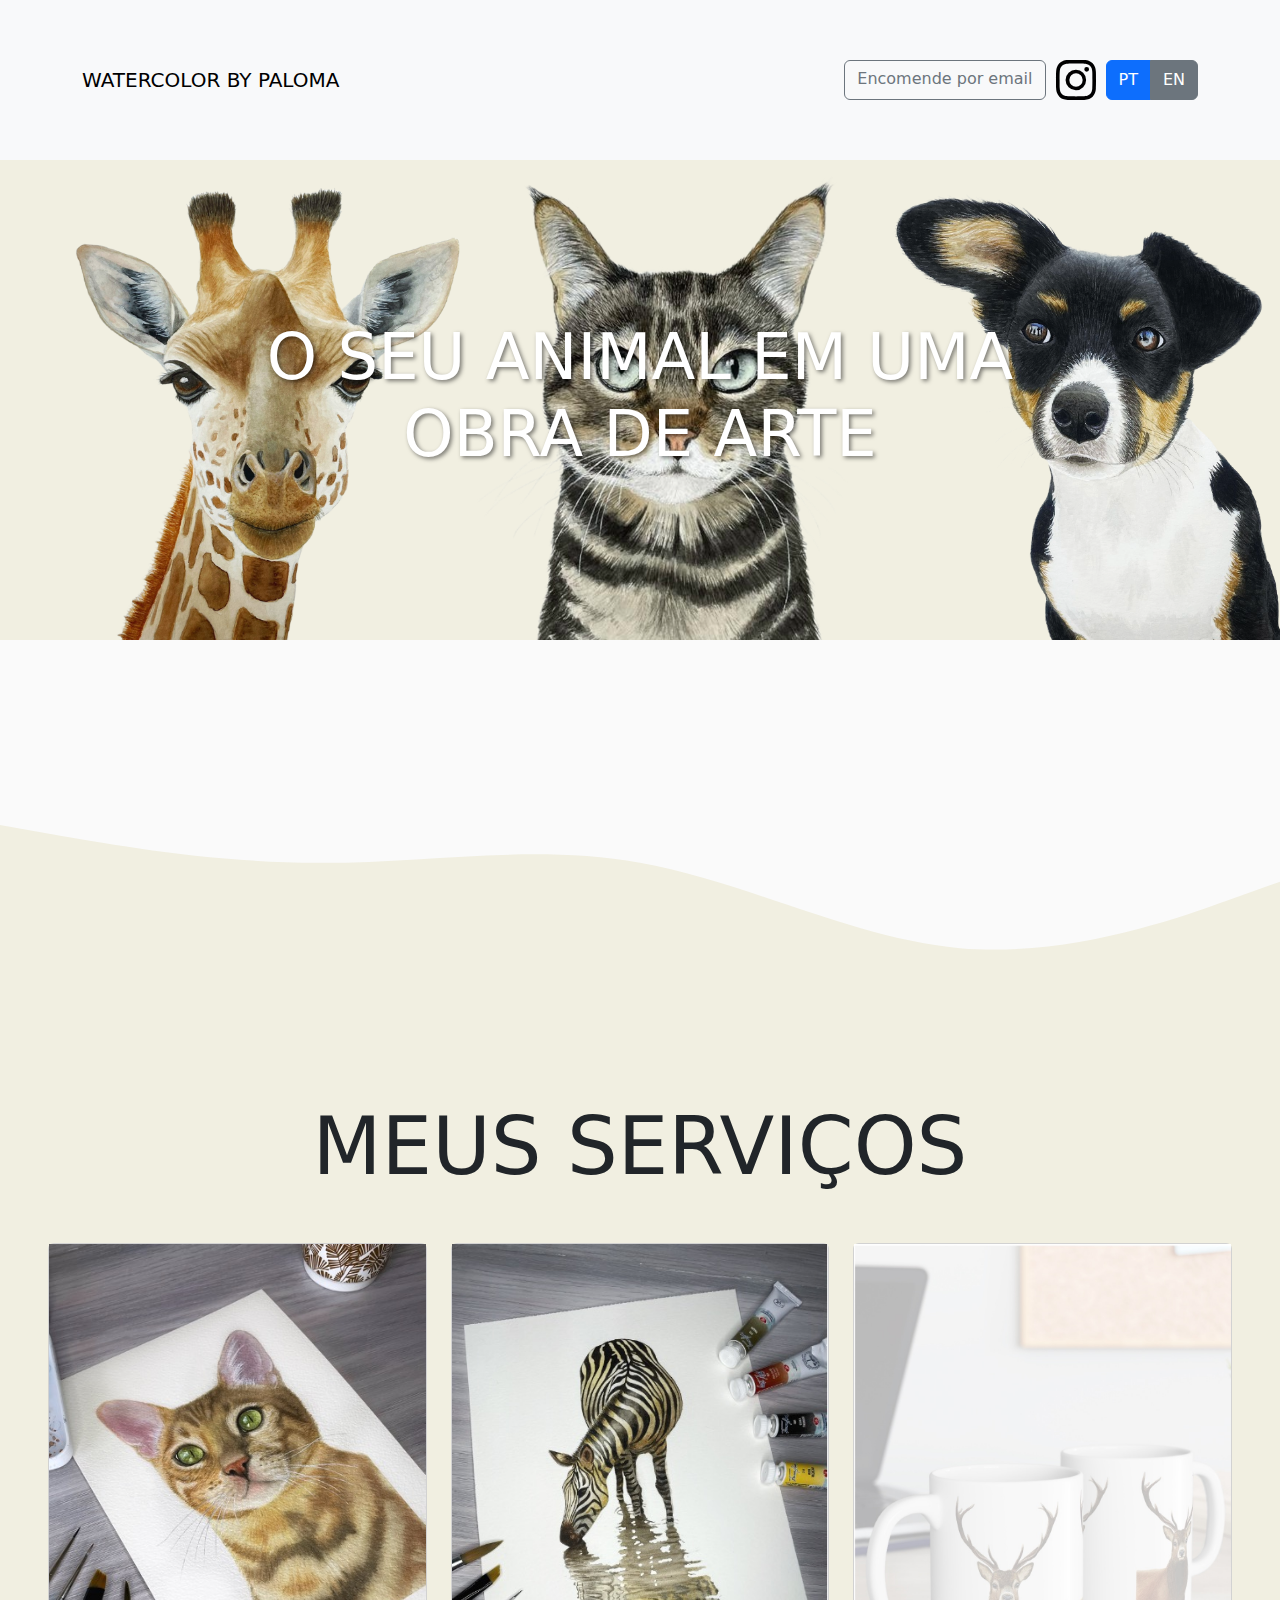
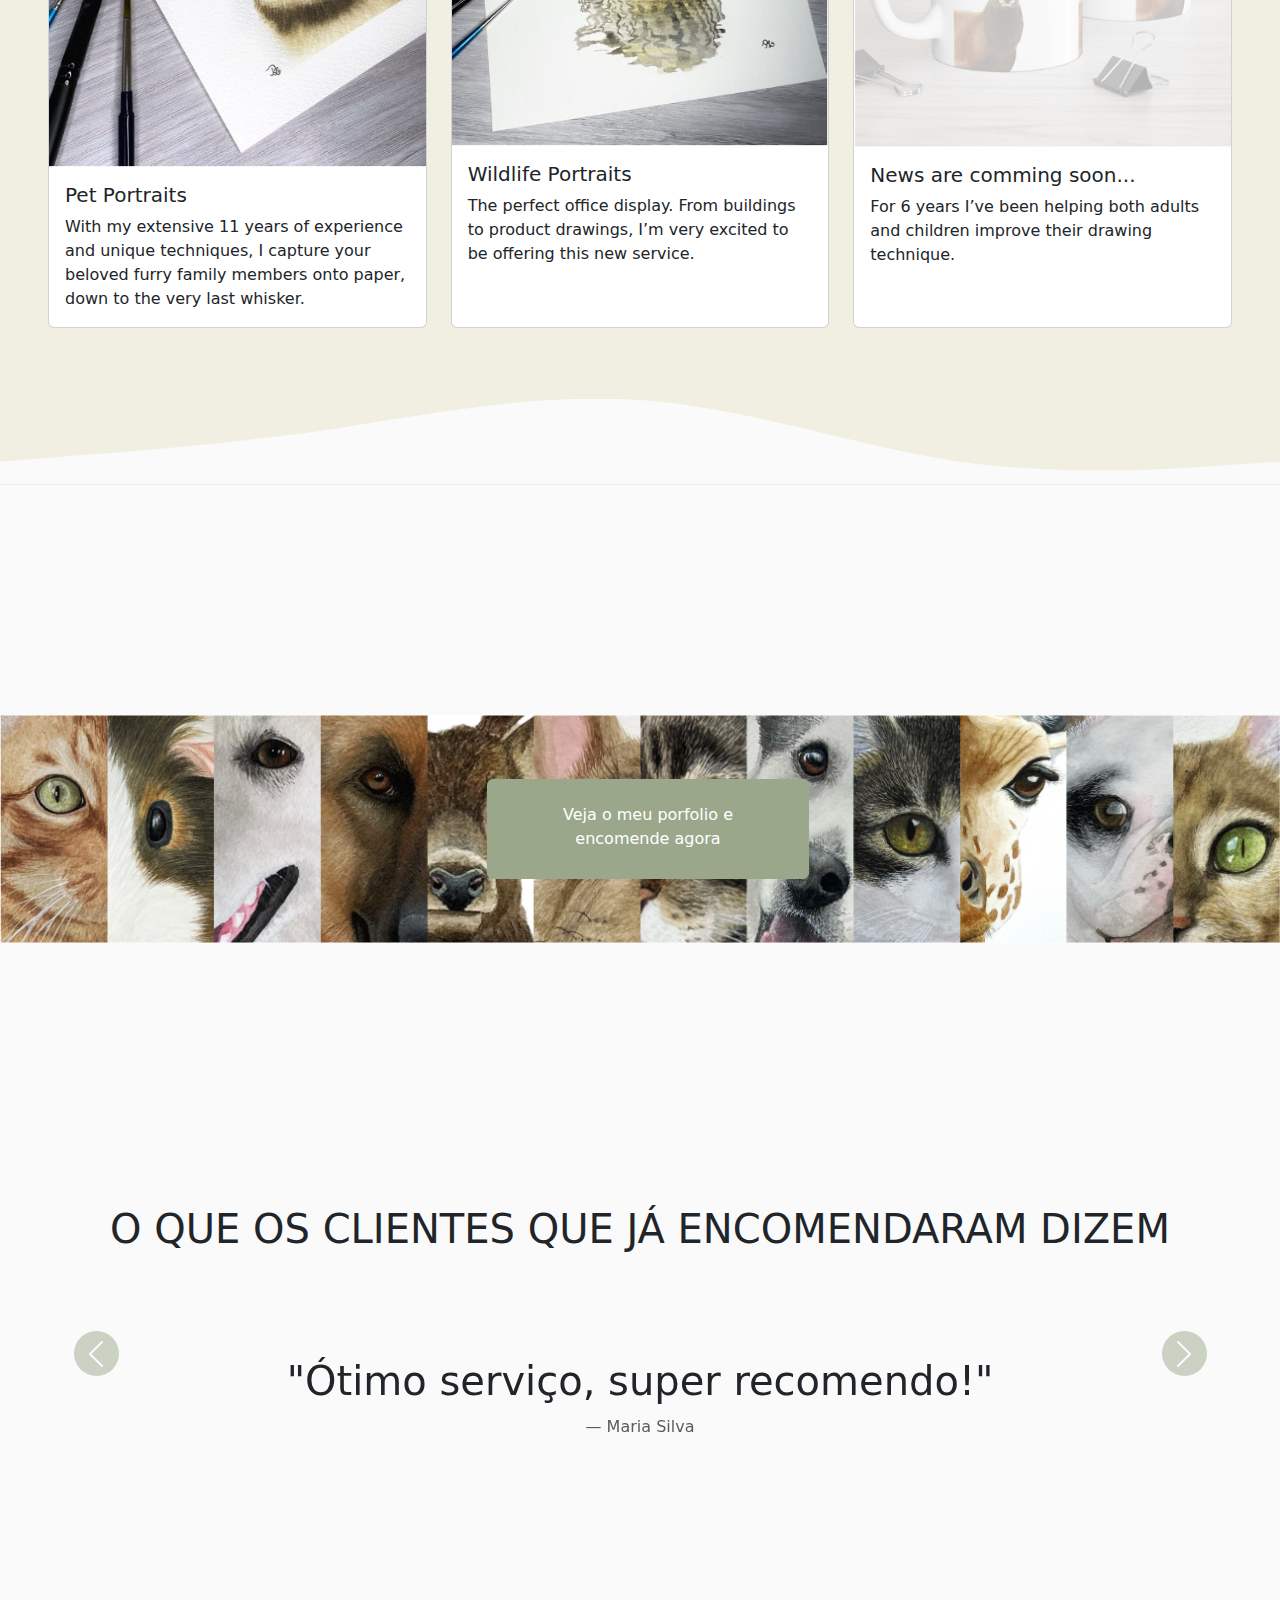
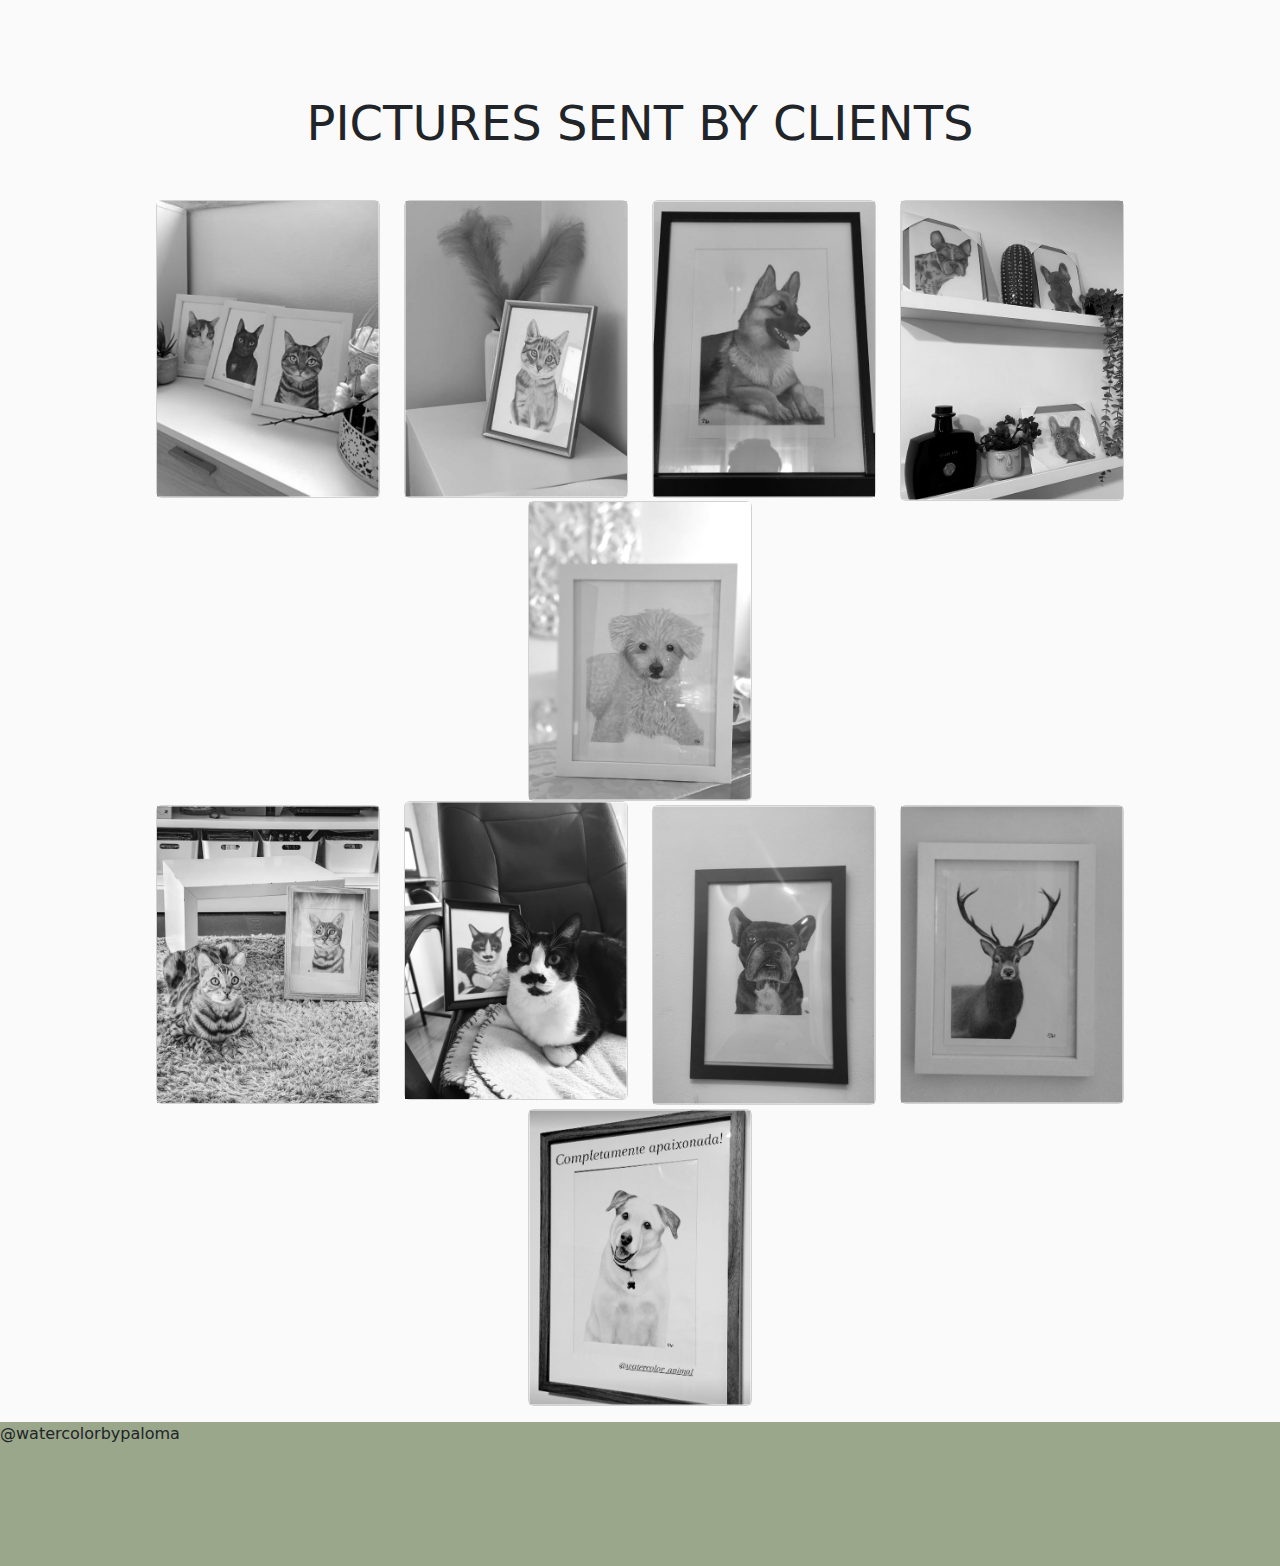
==== index.html @ 04c0cc85 "Add localizations + fix css" ====
<!DOCTYPE html>
<html lang="en">

<head>
    <meta charset="UTF-8">
    <meta name="viewport" content="width=device-width, initial-scale=1.0">
    <title>WATERCOLOR BY PALOMA</title>
    <!-- Bootstrap CDN -->
    <link href="https://cdn.jsdelivr.net/npm/bootstrap@5.3.3/dist/css/bootstrap.min.css" rel="stylesheet"
        integrity="sha384-QWTKZyjpPEjISv5WaRU9OFeRpok6YctnYmDr5pNlyT2bRjXh0JMhjY6hW+ALEwIH" crossorigin="anonymous">
    <link rel="stylesheet" href="index-style.css" />
</head>

<body>
    <nav class="navbar navbar-expand-lg navbar-light bg-light">
        <div class="container" style="height: 9rem;">
            <a class="navbar-brand" href="#">WATERCOLOR BY PALOMA</a>
            <!-- <button class="navbar-toggler" type="button" data-bs-toggle="collapse" data-bs-target="#navbarNav"
                aria-controls="navbarNav" aria-expanded="false" aria-label="Toggle navigation">
                <span class="navbar-toggler-icon"></span>
            </button>
            <div class="collapse navbar-collapse just" id="navbarNav">
                <ul class="navbar-nav">
                    <li class="nav-item">
                        <a class="nav-link" href="#">Home</a>
                    </li>
                    <li class="nav-item">
                        <a class="nav-link" href="#">Portfolio</a>
                    </li>
                    <li class="nav-item">
                        <a class="nav-link" href="#">About Me</a>
                    </li>
                    <li class="nav-item">
                        <a class="nav-link" href="#">Commission Info</a>
                    </li>
                    <li class="nav-item">
                        <a class="nav-link" href="#">Learn to Draw</a>
                    </li>
                    <li class="nav-item">
                        <a class="nav-link" href="#">Contact</a>
                    </li>
                </ul>
            </div> -->
            <div style="display: flex; gap: 10px;">
                <a href="mailto:watercoloranimal.bypl@gmail.com" class="btn btn-outline-secondary ms-3" data-language="enquire_by_email">
                Enquire by email</a>
                <a href="https://www.instagram.com/watercolor_animal/" target="_blank">
                    <svg xmlns="http://www.w3.org/2000/svg" width="16" height="16" fill="" class="bi bi-instagram"
                        viewBox="0 0 16 16" style="height: 40px; width: 40px;">
                        <path
                            d="M8 0C5.829 0 5.556.01 4.703.048 3.85.088 3.269.222 2.76.42a3.9 3.9 0 0 0-1.417.923A3.9 3.9 0 0 0 .42 2.76C.222 3.268.087 3.85.048 4.7.01 5.555 0 5.827 0 8.001c0 2.172.01 2.444.048 3.297.04.852.174 1.433.372 1.942.205.526.478.972.923 1.417.444.445.89.719 1.416.923.51.198 1.09.333 1.942.372C5.555 15.99 5.827 16 8 16s2.444-.01 3.298-.048c.851-.04 1.434-.174 1.943-.372a3.9 3.9 0 0 0 1.416-.923c.445-.445.718-.891.923-1.417.197-.509.332-1.09.372-1.942C15.99 10.445 16 10.173 16 8s-.01-2.445-.048-3.299c-.04-.851-.175-1.433-.372-1.941a3.9 3.9 0 0 0-.923-1.417A3.9 3.9 0 0 0 13.24.42c-.51-.198-1.092-.333-1.943-.372C10.443.01 10.172 0 7.998 0zm-.717 1.442h.718c2.136 0 2.389.007 3.232.046.78.035 1.204.166 1.486.275.373.145.64.319.92.599s.453.546.598.92c.11.281.24.705.275 1.485.039.843.047 1.096.047 3.231s-.008 2.389-.047 3.232c-.035.78-.166 1.203-.275 1.485a2.5 2.5 0 0 1-.599.919c-.28.28-.546.453-.92.598-.28.11-.704.24-1.485.276-.843.038-1.096.047-3.232.047s-2.39-.009-3.233-.047c-.78-.036-1.203-.166-1.485-.276a2.5 2.5 0 0 1-.92-.598 2.5 2.5 0 0 1-.6-.92c-.109-.281-.24-.705-.275-1.485-.038-.843-.046-1.096-.046-3.233s.008-2.388.046-3.231c.036-.78.166-1.204.276-1.486.145-.373.319-.64.599-.92s.546-.453.92-.598c.282-.11.705-.24 1.485-.276.738-.034 1.024-.044 2.515-.045zm4.988 1.328a.96.96 0 1 0 0 1.92.96.96 0 0 0 0-1.92m-4.27 1.122a4.109 4.109 0 1 0 0 8.217 4.109 4.109 0 0 0 0-8.217m0 1.441a2.667 2.667 0 1 1 0 5.334 2.667 2.667 0 0 1 0-5.334">
                        </path>
                    </svg>
                </a>
                <div class="btn-group" role="group" aria-label="Language switch">
                    <button type="button" class="btn btn-primary" id="btn-pt">PT</button>
                    <button type="button" class="btn btn-secondary" id="btn-en">EN</button>
                </div>
            </div>
        </div>
    </nav>

    <div class="container-hero-section">
        <div class="hero-section">
            <div class="container">
                <h1 class="display-4" data-translate-key="header" data-language="animal_masterpiece">YOUR ANIMAL IN A WATERCOLOR MASTERPIECE</h1>
            </div>
        </div>
    </div>

    <!-- <div id="wave"></div> -->

    <div id="wave-top">
        <svg xmlns="http://www.w3.org/2000/svg" viewBox="0 0 1440 320">
            <path fill="#f1efe1" fill-opacity="1"
                d="M0,64L60,74.7C120,85,240,107,360,106.7C480,107,600,85,720,106.7C840,128,960,192,1080,202.7C1200,213,1320,171,1380,149.3L1440,128L1440,320L1380,320C1320,320,1200,320,1080,320C960,320,840,320,720,320C600,320,480,320,360,320C240,320,120,320,60,320L0,320Z">
            </path>
        </svg>
    </div>
    <div class="p-5 my-services">
        <h2 class="text-center mb-5" style="font-size: 5rem;" data-language="my_services">MY SERVICES</h2>
        <div class="row">
            <div class="col-md-4">
                <div class="card service-card h-100">
                    <img src="img/petportrait.jpg" alt="Pet Portraits">
                    <div class="card-body">
                        <h5 class="card-title">Pet Portraits</h5>
                        <p class="card-text">With my extensive 11 years of experience and unique techniques, I capture
                            your beloved furry family members onto paper, down to the very last whisker.</p>
                    </div>
                </div>
            </div>
            <div class="col-md-4">
                <div class="card service-card h-100">
                    <img src="img/wildlifeportrait.jpg" alt="Commercial Portraits">
                    <div class="card-body">
                        <h5 class="card-title">Wildlife Portraits</h5>
                        <p class="card-text">The perfect office display. From buildings to product drawings, I’m very
                            excited to be offering this new service.</p>
                    </div>
                </div>
            </div>
            <div class="col-md-4">
                <div class="card service-card h-100">
                    <img src="img/comming-soon.jpg" alt="Learn to Draw">
                    <div class="card-body">
                        <h5 class="card-title">News are comming soon...</h5>
                        <p class="card-text">For 6 years I’ve been helping both adults and children improve their
                            drawing technique.</p>
                    </div>
                </div>
            </div>
        </div>
    </div>
    <div class="wave-container"></div>

    <div class="container-fluid py-5 all-animals" style="overflow: hidden;">
        <div class="wave-text-containerssssssssss">
            <a href="/portfolio.html" class="btn btn-secondary ms-3 btn-enquire-portfolio" data-language="check_portfolio_enquire">Check my portfolio and know
                how to enquire</a>
        </div>
    </div>

    <div id="carouselExampleControls" class="carousel slide" data-bs-ride="carousel" style="margin-top: 15%">
        <h2 class="text-center fs-1" style="margin: 50px 0;" data-language="what_client_say">WHAT MY COMMISSION CLIENTS SAY</h2>
        <div class="carousel-inner">

            <div class="carousel-item active">
                <div class="d-flex justify-content-center align-items-center" style="height: 200px;">
                    <div class="text-center">
                        <p class="mb-1 fs-1">"Ótimo serviço, super recomendo!"</p>
                        <p class="text-muted">— Maria Silva</p>
                    </div>
                </div>
            </div>

            <div class="carousel-item">
                <div class="d-flex justify-content-center align-items-center" style="height: 200px;">
                    <div class="text-center">
                        <p class="mb-1 fs-1">"Equipe muito atenciosa e qualificada."</p>
                        <p class="text-muted">— João Santos</p>
                    </div>
                </div>
            </div>

            <div class="carousel-item">
                <div class="d-flex justify-content-center align-items-center" style="height: 200px;">
                    <div class="text-center">
                        <p class="mb-1 fs-1">"Excelente experiência do início ao fim."</p>
                        <p class="text-muted">— Ana Pereira</p>
                    </div>
                </div>
            </div>

        </div>

        <button class="carousel-control-prev carrousel-btn" type="button" data-bs-target="#carouselExampleControls"
            data-bs-slide="prev">
            <span class="carousel-control-prev-icon" aria-hidden="true"></span>
            <span class="visually-hidden">Anterior</span>
            <span class="bg-icon-carrosel"></span>
        </button>
        <button class="carousel-control-next carrousel-btn" type="button" data-bs-target="#carouselExampleControls"
            data-bs-slide="next">
            <span class="carousel-control-next-icon" aria-hidden="true"></span>
            <span class="visually-hidden">Próximo</span>
            <span class="bg-icon-carrosel"></span>

        </button>
    </div>

    <div class="container text-center" style="margin-top: 15%;">
        <h2 class="text-center mb-5" style="font-size: 3rem;">PICTURES SENT BY CLIENTS</h2>
        <div class="row justify-content-md-center ">
            <div class="col col-md-auto">
                <div class="card" style="width: 14rem; height: auto;">
                    <div class="card-body p-0">
                        <img src="img/P&B1.jpg" class="img-fluid grayscale-img" alt="Image 1">
                    </div>
                </div>
            </div>
            <div class="col col-md-auto">
                <div class="card" style="width: 14rem; height: auto;">
                    <div class="card-body p-0">
                        <img src="img/P&B2.jpg" class="img-fluid grayscale-img" alt="Image 1">
                    </div>
                </div>
            </div>
            <div class="col col-md-auto">
                <div class="card" style="width: 14rem; height: auto;">
                    <div class="card-body p-0">
                        <img src="img/P&B3.jpg" class="img-fluid grayscale-img" alt="Image 1">
                    </div>
                </div>
            </div>
            <div class="col col-md-auto">
                <div class="card" style="width: 14rem; height: auto;">
                    <div class="card-body p-0">
                        <img src="img/P&B4.jpg" class="img-fluid grayscale-img" alt="Image 1">
                    </div>
                </div>
            </div>
            <div class="col col-md-auto">
                <div class="card" style="width: 14rem; height: auto;">
                    <div class="card-body p-0">
                        <img src="img/P&B5.jpg" class="img-fluid grayscale-img" alt="Image 1">
                    </div>
                </div>
            </div>
        </div>
        <div class="row justify-content-md-center ">
            <div class="col col-md-auto mt-1">
                <div class="card" style="width: 14rem; height: auto;">
                    <div class="card-body p-0">
                        <img src="img/P&B6.jpg" class="img-fluid grayscale-img" alt="Image 1">
                    </div>
                </div>
            </div>
            <div class="col col-md-auto">
                <div class="card" style="width: 14rem; height: auto;">
                    <div class="card-body p-0">
                        <img src="img/P&B7.jpg" class="img-fluid grayscale-img" alt="Image 1">
                    </div>
                </div>
            </div>
            <div class="col col-md-auto mt-1">
                <div class="card" style="width: 14rem; height: auto;">
                    <div class="card-body p-0">
                        <img src="img/P&B8.jpg" class="img-fluid grayscale-img" alt="Image 1">
                    </div>
                </div>
            </div>
            <div class="col col-md-auto mt-1">
                <div class="card" style="width: 14rem; height: auto;">
                    <div class="card-body p-0">
                        <img src="img/P&B9.jpg" class="img-fluid grayscale-img" alt="Image 1">
                    </div>
                </div>
            </div>
            <div class="col col-md-auto mt-1">
                <div class="card" style="width: 14rem; height: auto;">
                    <div class="card-body p-0">
                        <img src="img/P&B10.jpg" class="img-fluid grayscale-img" alt="Image 1">
                    </div>
                </div>
            </div>
        </div>
    </div>
    <footer id="main-footer">
        @watercolorbypaloma
    </footer>

    <script src="https://cdn.jsdelivr.net/npm/@popperjs/core@2.11.8/dist/umd/popper.min.js"
        integrity="sha384-I7E8VVD/ismYTF4hNIPjVp/Zjvgyol6VFvRkX/vR+Vc4jQkC+hVqc2pM8ODewa9r"
        crossorigin="anonymous"></script>
    <script src="https://cdn.jsdelivr.net/npm/bootstrap@5.3.3/dist/js/bootstrap.min.js"
        integrity="sha384-0pUGZvbkm6XF6gxjEnlmuGrJXVbNuzT9qBBavbLwCsOGabYfZo0T0to5eqruptLy"
        crossorigin="anonymous"></script>

        <script src="/script.js"></script>

</body>

</html>
---- index-style.css ----
body {
    background-color: #fafafa;
}

.container-hero-section {

    background: #f1efe1;
}

.hero-section {
    background-image: url(img/fundocabecalho.png);
    background-size: cover;
    background-repeat: repeat-x;
    background-position: center;
    display: flex;
    text-align: center;
    min-height: 30rem;
    margin-bottom: 10%;
}


.hero-section>.container {
    display: flex;
    align-items: center;
    justify-content: center;
}

.hero-section h1 {
    font-size: 4rem;
    color: white;
    text-shadow: 2px 2px 4px rgba(0, 0, 0, 0.5);
    font-weight: 400;
    width: 75%;
}

.service-card img {
    width: 100%;
    height: auto;
}

.text-scroller {
    white-space: nowrap;
    animation: scrollText 15s linear infinite;
}

@keyframes scrollText {
    0% {
        transform: translateX(100%);
    }

    100% {
        transform: translateX(-150%);
    }
}

.my-services {
    background: #f1efe1;
    margin-top: -1px;
}

.my-services .col-md-4 {
    margin-bottom: 10px;
}

.all-animals {
    position: relative;
    width: 100%;
    background-image: url('img/barra_detalhes.jpg');
    background-size: contain;
    background-repeat: repeat-x;
    background-position: center;
    display: flex;
    align-items: center;
    justify-content: center;
    color: white;
    text-align: center;
    height: 23rem;
    margin-top: 10rem;
    margin-bottom: 5rem;
}

.blockquote {
    width: 50%;
}

.wave-container,
.wave-container-top {
    height: 11vh;
    background-color: #f1efe1;
    position: relative;
}

.wave-container::before {
    content: "";
    width: 100%;
    height: 160px;
    position: absolute;
    bottom: -0.3%;
    left: 0;
    background-size: auto;
    background-repeat: repeat no-repeat;
    background-position: 0vw bottom;
    background-image: url("data:image/svg+xml;utf8,<svg viewBox='0 0 1200  80' fill='none' xmlns='http://www.w3.org/2000/svg'><path d='M0 59L50 55C100 51 200 44 300 30C400 15 500 -6 600 1C700 8 800 44 900 59C1000 73 1100 66 1150 62L1200 59V80H1150C1100 80 1000 80 900 80C800 80 700 80 600 80C500 80 400 80 300 80C200 80 100 80 50 80H0V59Z' fill='%23fafafa'/></svg>");
}

.wave-container-top::after {
    content: "";
    width: 100%;
    height: 160px;
    position: absolute;
    top: -0.3%;
    /* Altere de bottom para top */
    left: 0;
    background-size: auto;
    background-repeat: repeat no-repeat;
    background-position: 0vw top;
    background-image: url("data:image/svg+xml;utf8,<svg viewBox='0 0 1200  80' fill='none' xmlns='http://www.w3.org/2000/svg'><path d='M0 59L50 55C100 51 200 44 300 30C400 15 500 -6 600 1C700 8 800 44 900 59C1000 73 1100 66 1150 62L1200 59V80H1150C1100 80 1000 80 900 80C800 80 700 80 600 80C500 80 400 80 300 80C200 80 100 80 50 80H0V59Z' fill='%23fafafa'/></svg>");
    transform: rotate(180deg);
    /* Rotaciona o SVG */
}


@media(max-width:850px) {
    .wave-container::before {
        height: 80px
    }
}

.carousel-control-prev-icon::after {
    content: '\f104';
    font-family: 'Font Awesome 5 Free';
    font-weight: 900;
    color: white;
}

.carousel-control-next-icon::after {
    content: '\f105';
    font-family: 'Font Awesome 5 Free';
    font-weight: 900;
    color: white;
}

.text-scroller {
    white-space: nowrap;
    animation: scrollText 15s linear infinite;
}

@keyframes scrollText {
    0% {
        transform: translateX(100%);
    }

    100% {
        transform: translateX(-100%);
    }
}

.wave-text-container {
    width: 200%;
    animation: scrollText 15s linear infinite;
}

@keyframes scrollText {
    0% {
        transform: translateX(0);
    }

    100% {
        transform: translateX(-50%);
    }
}

svg {
    display: block;
    overflow: visible;
}

.wave-text {
    fill: black;
}

.image-box {
    padding: 0 2px;
    border: 1px solid white;
}

.grayscale-img {
    filter: grayscale(100%);
    transition: filter 0.5s ease;
}

.grayscale-img:hover {
    filter: grayscale(0%);
}



#client-says {
    margin-top: 15rem;
    margin-bottom: 15rem;
}

#main-footer {
    margin-top: 1rem;
    height: 9rem;
    background-color: #9ba78b;
}

.carousel-control-prev-icon::after,
.carousel-control-next-icon::after {
    content: none !important;
}

.bg-icon-carrosel {
    background: #9ba78b;
    height: 45px;
    width: 45px;
    position: absolute;
    z-index: -1;
    border-radius: 50%;
}

#wave {
    min-height: 18vh;
    height: 10vh;
    height: round(18vh, 1px);
    background: #f1efe1;
    ;
    --mask: radial-gradient(13.42rem at 50% calc(100% - 18rem), #000 99%, #0000 101%) calc(50% - 12rem) 0 / 24rem 100%, radial-gradient(13.42rem at 50% calc(100% + 12rem), #0000 99%, #000 101%) 50% calc(100% - 6rem) / 24rem 100% repeat-x;
    -webkit-mask: var(--mask);
    mask: var(--mask);
}

.btn-enquire-portfolio {
    --bs-btn-bg: #9ba78b;
    --bs-btn-border-color: #9ba78b;
    height: 100px;
    padding: 7% 18%;
    font-weight: 400;
}


@media only screen and (max-width: 480px) {
    .container-hero-section {
        /* background: red; */
    }
}

/* Tablets */
@media only screen and (min-width: 481px) and (max-width: 1024px) {
    .container-hero-section {
        /* background: blue; */
    }

    .hero-section h1 {
        font-size: 3rem;
    }
}

/* Desktops pequenos */
@media only screen and (min-width: 1025px) and (max-width: 1200px) {
    .container-hero-section {
        background: green;
    }
}

/* Desktops grandes */
@media only screen and (min-width: 1201px) {}

/* Orientação retrato */
@media only screen and (orientation: portrait) {}
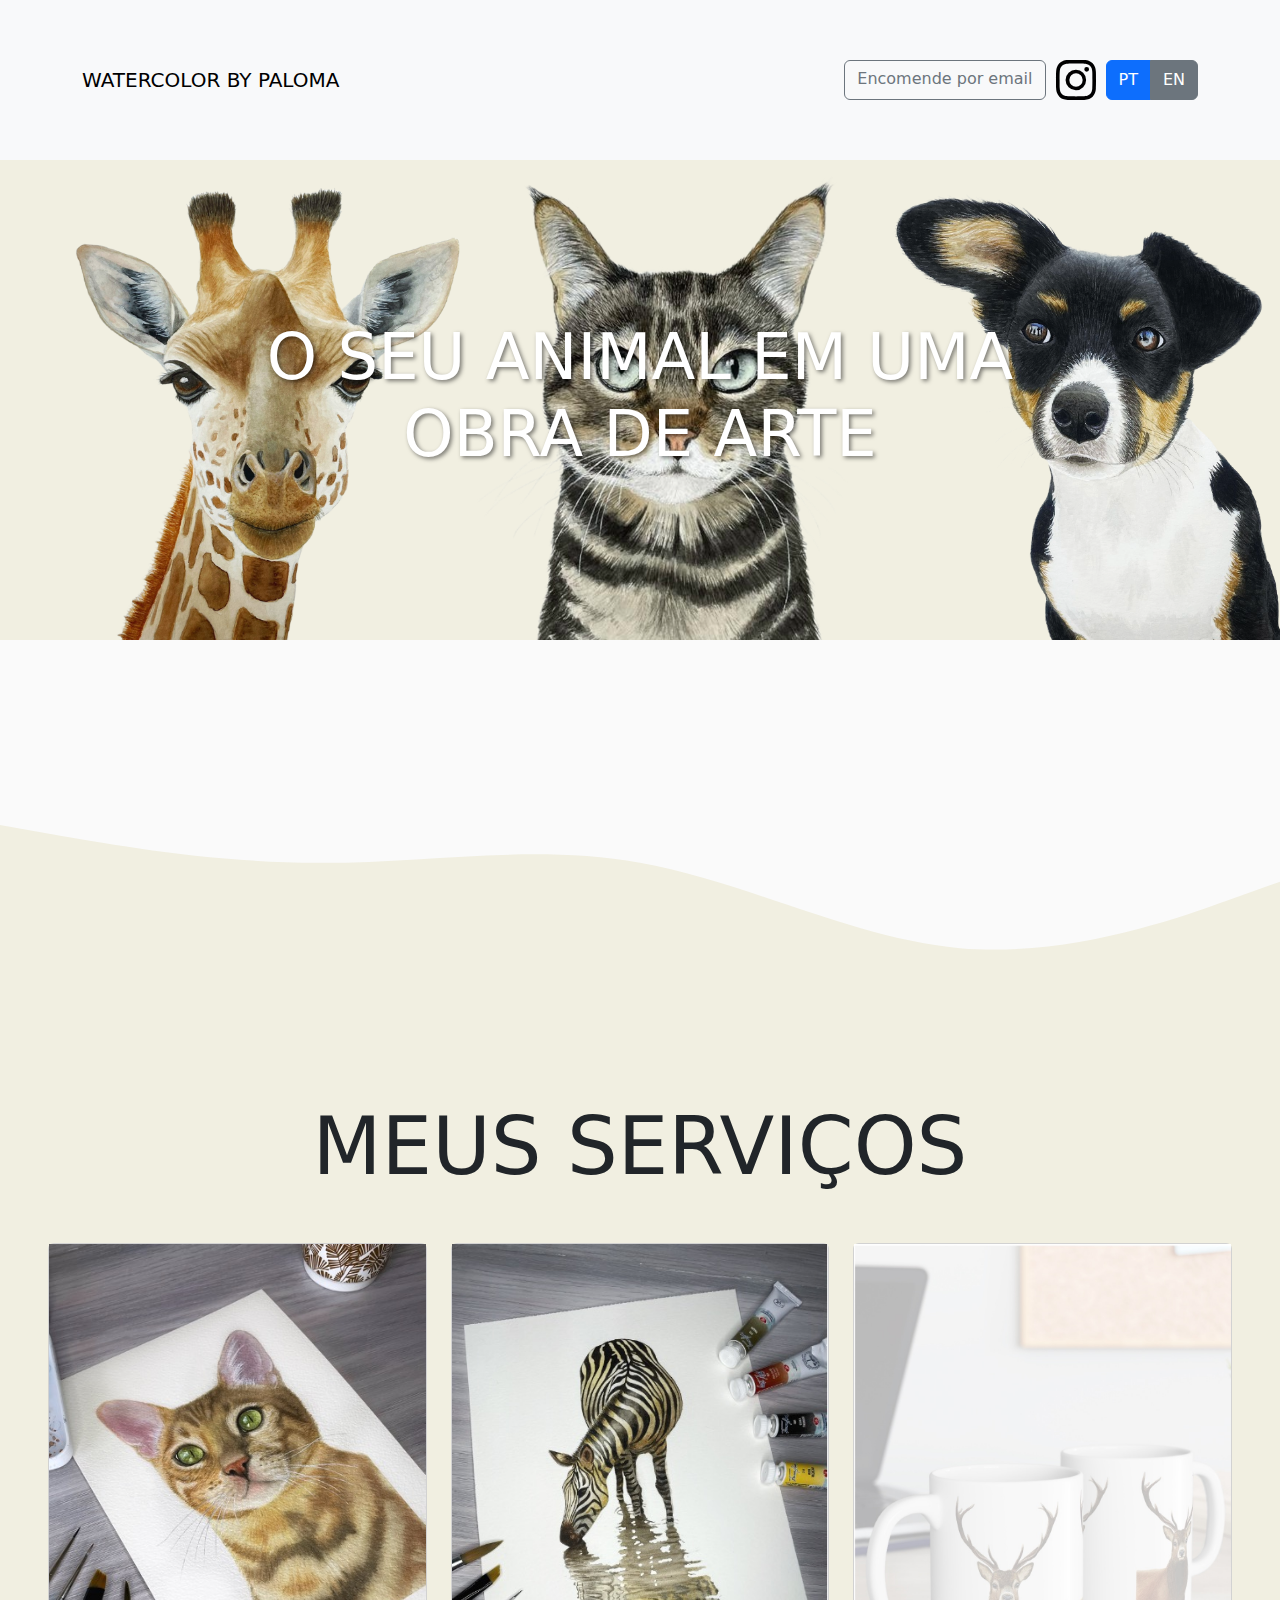
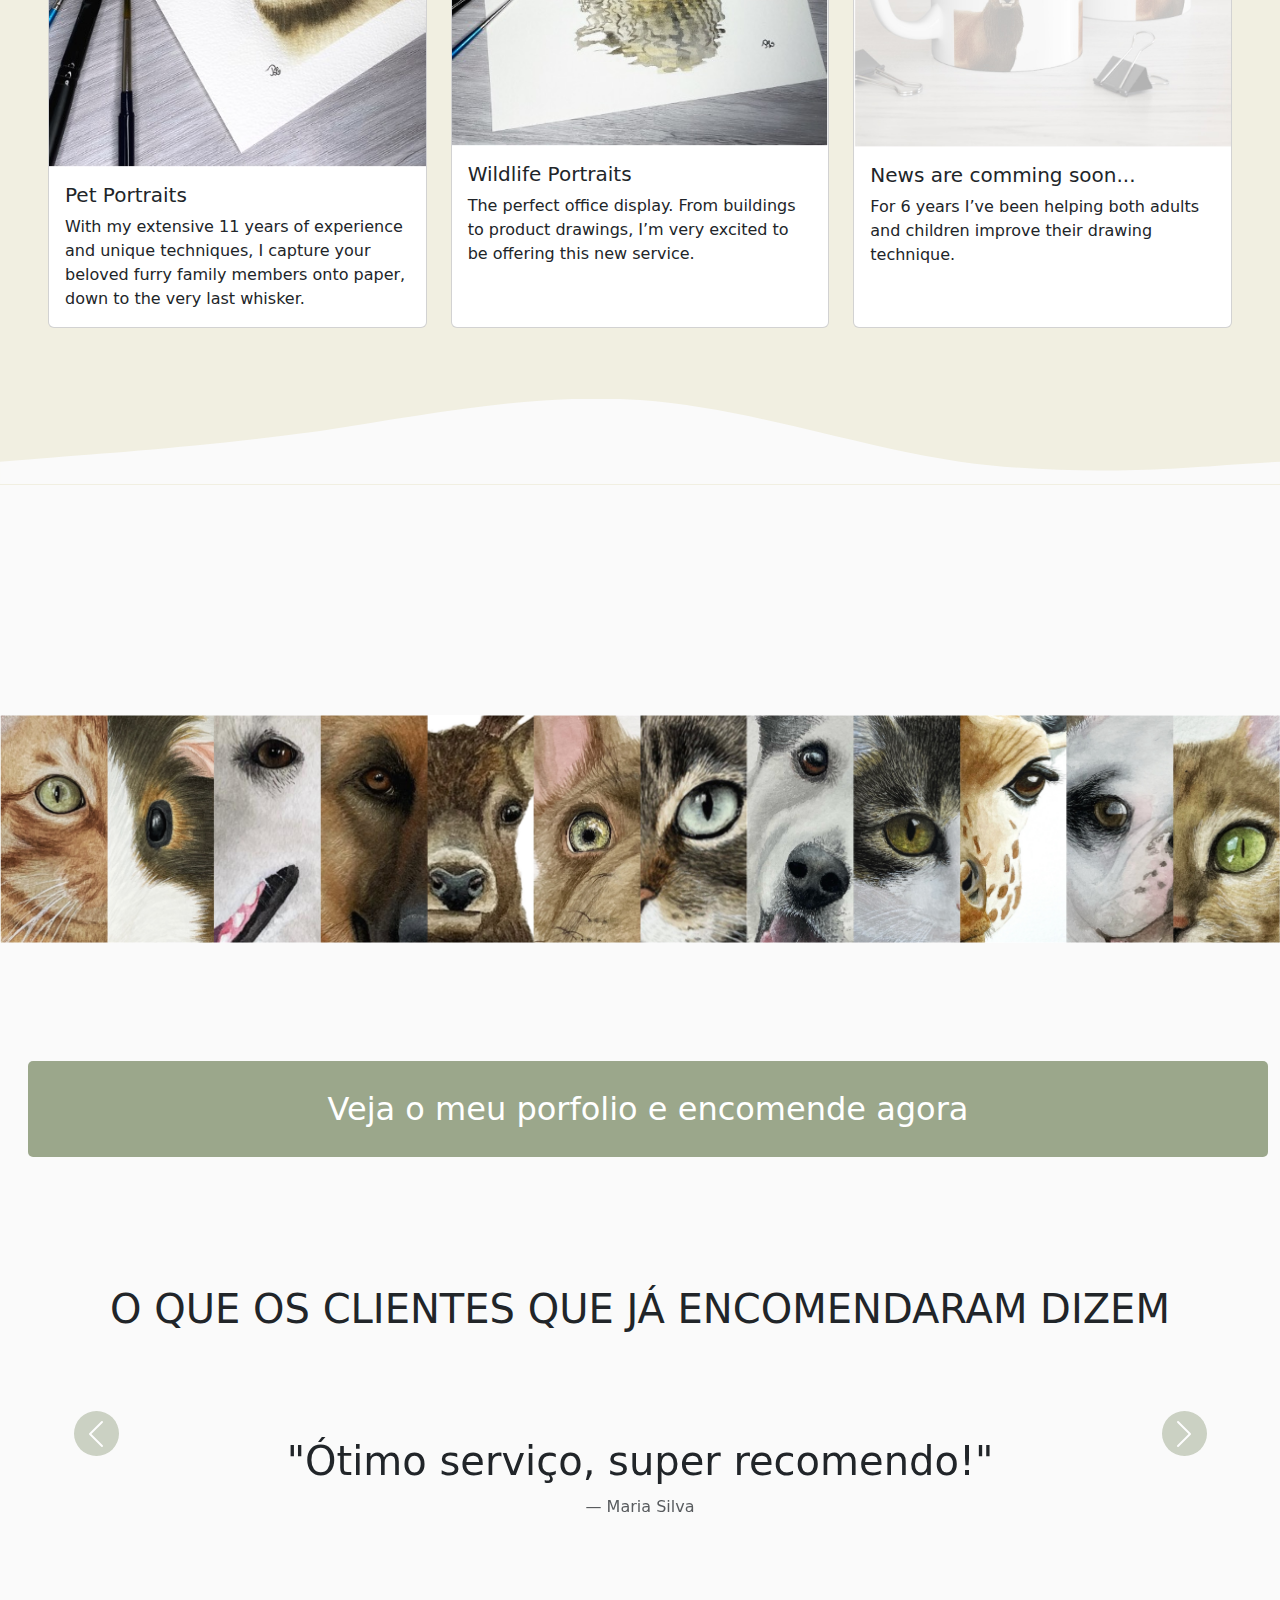
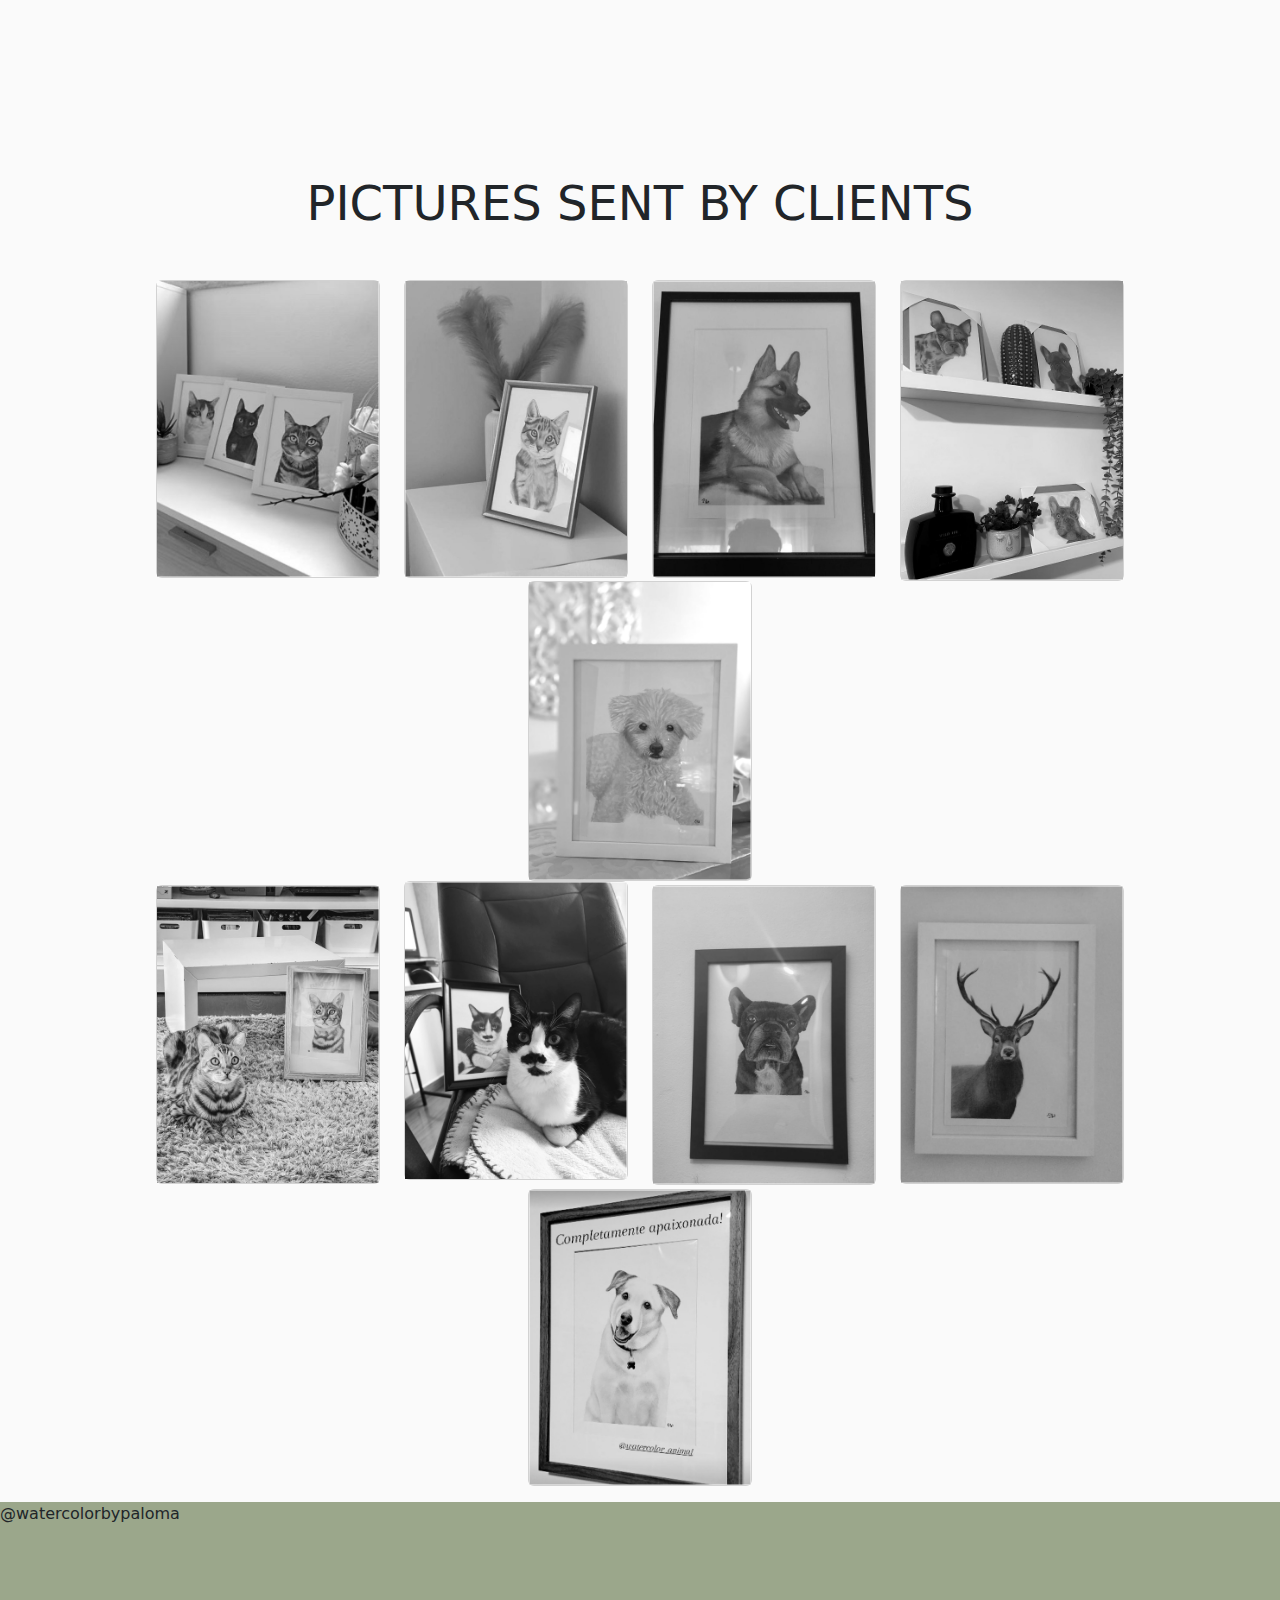
==== commit bccbbdcb: "Fixed layout in index page" ====
--- a/index.html
+++ b/index.html
@@ -114,14 +114,14 @@
     </div>
     <div class="wave-container"></div>
 
-    <div class="container-fluid py-5 all-animals" style="overflow: hidden;">
-        <div class="wave-text-containerssssssssss">
-            <a href="/portfolio.html" class="btn btn-secondary ms-3 btn-enquire-portfolio" data-language="check_portfolio_enquire">Check my portfolio and know
-                how to enquire</a>
-        </div>
-    </div>
-
-    <div id="carouselExampleControls" class="carousel slide" data-bs-ride="carousel" style="margin-top: 15%">
+    <div class="container-fluid py-5 all-animals" style="overflow: hidden;"></div>
+
+    <div class="container-fluid text-center">
+        <a href="/portfolio.html" class="btn-secondary ms-3 btn-enquire-portfolio" data-language="check_portfolio_enquire">Check my portfolio and know
+            how to enquire</a>
+    </div>
+
+    <div id="carouselExampleControls" class="carousel slide" data-bs-ride="carousel" style="margin-top: 10%">
         <h2 class="text-center fs-1" style="margin: 50px 0;" data-language="what_client_say">WHAT MY COMMISSION CLIENTS SAY</h2>
         <div class="carousel-inner">
 
@@ -173,35 +173,35 @@
         <h2 class="text-center mb-5" style="font-size: 3rem;">PICTURES SENT BY CLIENTS</h2>
         <div class="row justify-content-md-center ">
             <div class="col col-md-auto">
-                <div class="card" style="width: 14rem; height: auto;">
+                <div class="card card-client-pictures" style="width: 14rem; height: auto;">
                     <div class="card-body p-0">
                         <img src="img/P&B1.jpg" class="img-fluid grayscale-img" alt="Image 1">
                     </div>
                 </div>
             </div>
             <div class="col col-md-auto">
-                <div class="card" style="width: 14rem; height: auto;">
+                <div class="card card-client-pictures" style="width: 14rem; height: auto;">
                     <div class="card-body p-0">
                         <img src="img/P&B2.jpg" class="img-fluid grayscale-img" alt="Image 1">
                     </div>
                 </div>
             </div>
             <div class="col col-md-auto">
-                <div class="card" style="width: 14rem; height: auto;">
+                <div class="card card-client-pictures" style="width: 14rem; height: auto;">
                     <div class="card-body p-0">
                         <img src="img/P&B3.jpg" class="img-fluid grayscale-img" alt="Image 1">
                     </div>
                 </div>
             </div>
             <div class="col col-md-auto">
-                <div class="card" style="width: 14rem; height: auto;">
+                <div class="card card-client-pictures" style="width: 14rem; height: auto;">
                     <div class="card-body p-0">
                         <img src="img/P&B4.jpg" class="img-fluid grayscale-img" alt="Image 1">
                     </div>
                 </div>
             </div>
             <div class="col col-md-auto">
-                <div class="card" style="width: 14rem; height: auto;">
+                <div class="card card-client-pictures" style="width: 14rem; height: auto;">
                     <div class="card-body p-0">
                         <img src="img/P&B5.jpg" class="img-fluid grayscale-img" alt="Image 1">
                     </div>
@@ -210,35 +210,35 @@
         </div>
         <div class="row justify-content-md-center ">
             <div class="col col-md-auto mt-1">
-                <div class="card" style="width: 14rem; height: auto;">
+                <div class="card card-client-pictures" style="width: 14rem; height: auto;">
                     <div class="card-body p-0">
                         <img src="img/P&B6.jpg" class="img-fluid grayscale-img" alt="Image 1">
                     </div>
                 </div>
             </div>
             <div class="col col-md-auto">
-                <div class="card" style="width: 14rem; height: auto;">
+                <div class="card card-client-pictures" style="width: 14rem; height: auto;">
                     <div class="card-body p-0">
                         <img src="img/P&B7.jpg" class="img-fluid grayscale-img" alt="Image 1">
                     </div>
                 </div>
             </div>
             <div class="col col-md-auto mt-1">
-                <div class="card" style="width: 14rem; height: auto;">
+                <div class="card card-client-pictures" style="width: 14rem; height: auto;">
                     <div class="card-body p-0">
                         <img src="img/P&B8.jpg" class="img-fluid grayscale-img" alt="Image 1">
                     </div>
                 </div>
             </div>
             <div class="col col-md-auto mt-1">
-                <div class="card" style="width: 14rem; height: auto;">
+                <div class="card card-client-pictures" style="width: 14rem; height: auto;">
                     <div class="card-body p-0">
                         <img src="img/P&B9.jpg" class="img-fluid grayscale-img" alt="Image 1">
                     </div>
                 </div>
             </div>
             <div class="col col-md-auto mt-1">
-                <div class="card" style="width: 14rem; height: auto;">
+                <div class="card card-client-pictures" style="width: 14rem; height: auto;">
                     <div class="card-body p-0">
                         <img src="img/P&B10.jpg" class="img-fluid grayscale-img" alt="Image 1">
                     </div>
--- a/index-style.css
+++ b/index-style.css
@@ -76,7 +76,7 @@
     text-align: center;
     height: 23rem;
     margin-top: 10rem;
-    margin-bottom: 5rem;
+    margin-bottom: 3rem;
 }
 
 .blockquote {
@@ -232,25 +232,39 @@
 }
 
 .btn-enquire-portfolio {
-    --bs-btn-bg: #9ba78b;
-    --bs-btn-border-color: #9ba78b;
-    height: 100px;
-    padding: 7% 18%;
+    background-color: #9ba78b;
+    text-decoration: none;
+    color: white;
+    padding: 0px;
+    border-radius: 5px;
+    --bs-btn-border-color: #acb4a2;
+    height: 3em;
     font-weight: 400;
-}
-
+    font-size: 2em;
+    display: flex;
+    padding: 10px;
+    justify-content: center;
+    align-items: center;
+
+}
+
+.btn-enquire-portfolio:hover{
+    background-color: #f1efe1;
+    color: black;
+}
+
+
+.card-client-pictures{
+    margin: 0 auto;
+}
 
 @media only screen and (max-width: 480px) {
-    .container-hero-section {
-        /* background: red; */
-    }
+
 }
 
 /* Tablets */
 @media only screen and (min-width: 481px) and (max-width: 1024px) {
-    .container-hero-section {
-        /* background: blue; */
-    }
+
 
     .hero-section h1 {
         font-size: 3rem;
@@ -259,9 +273,7 @@
 
 /* Desktops pequenos */
 @media only screen and (min-width: 1025px) and (max-width: 1200px) {
-    .container-hero-section {
-        background: green;
-    }
+
 }
 
 /* Desktops grandes */
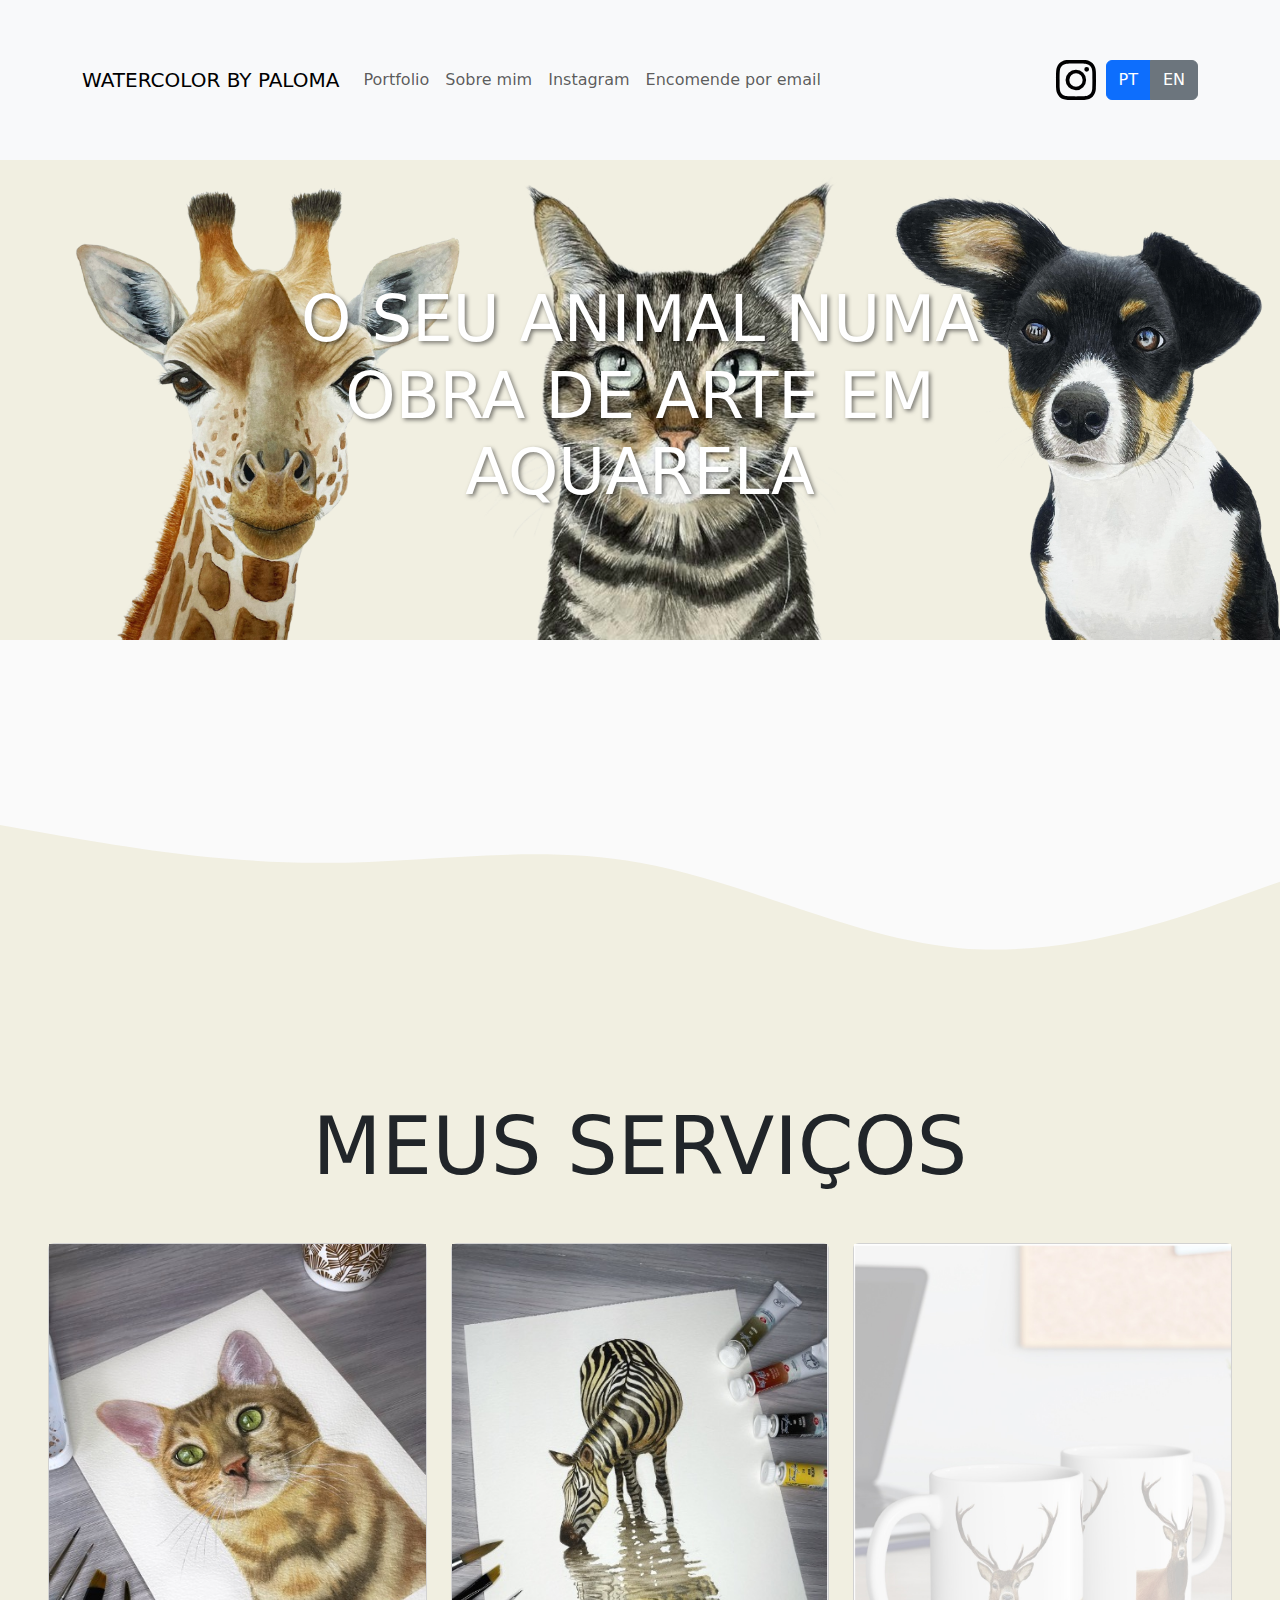
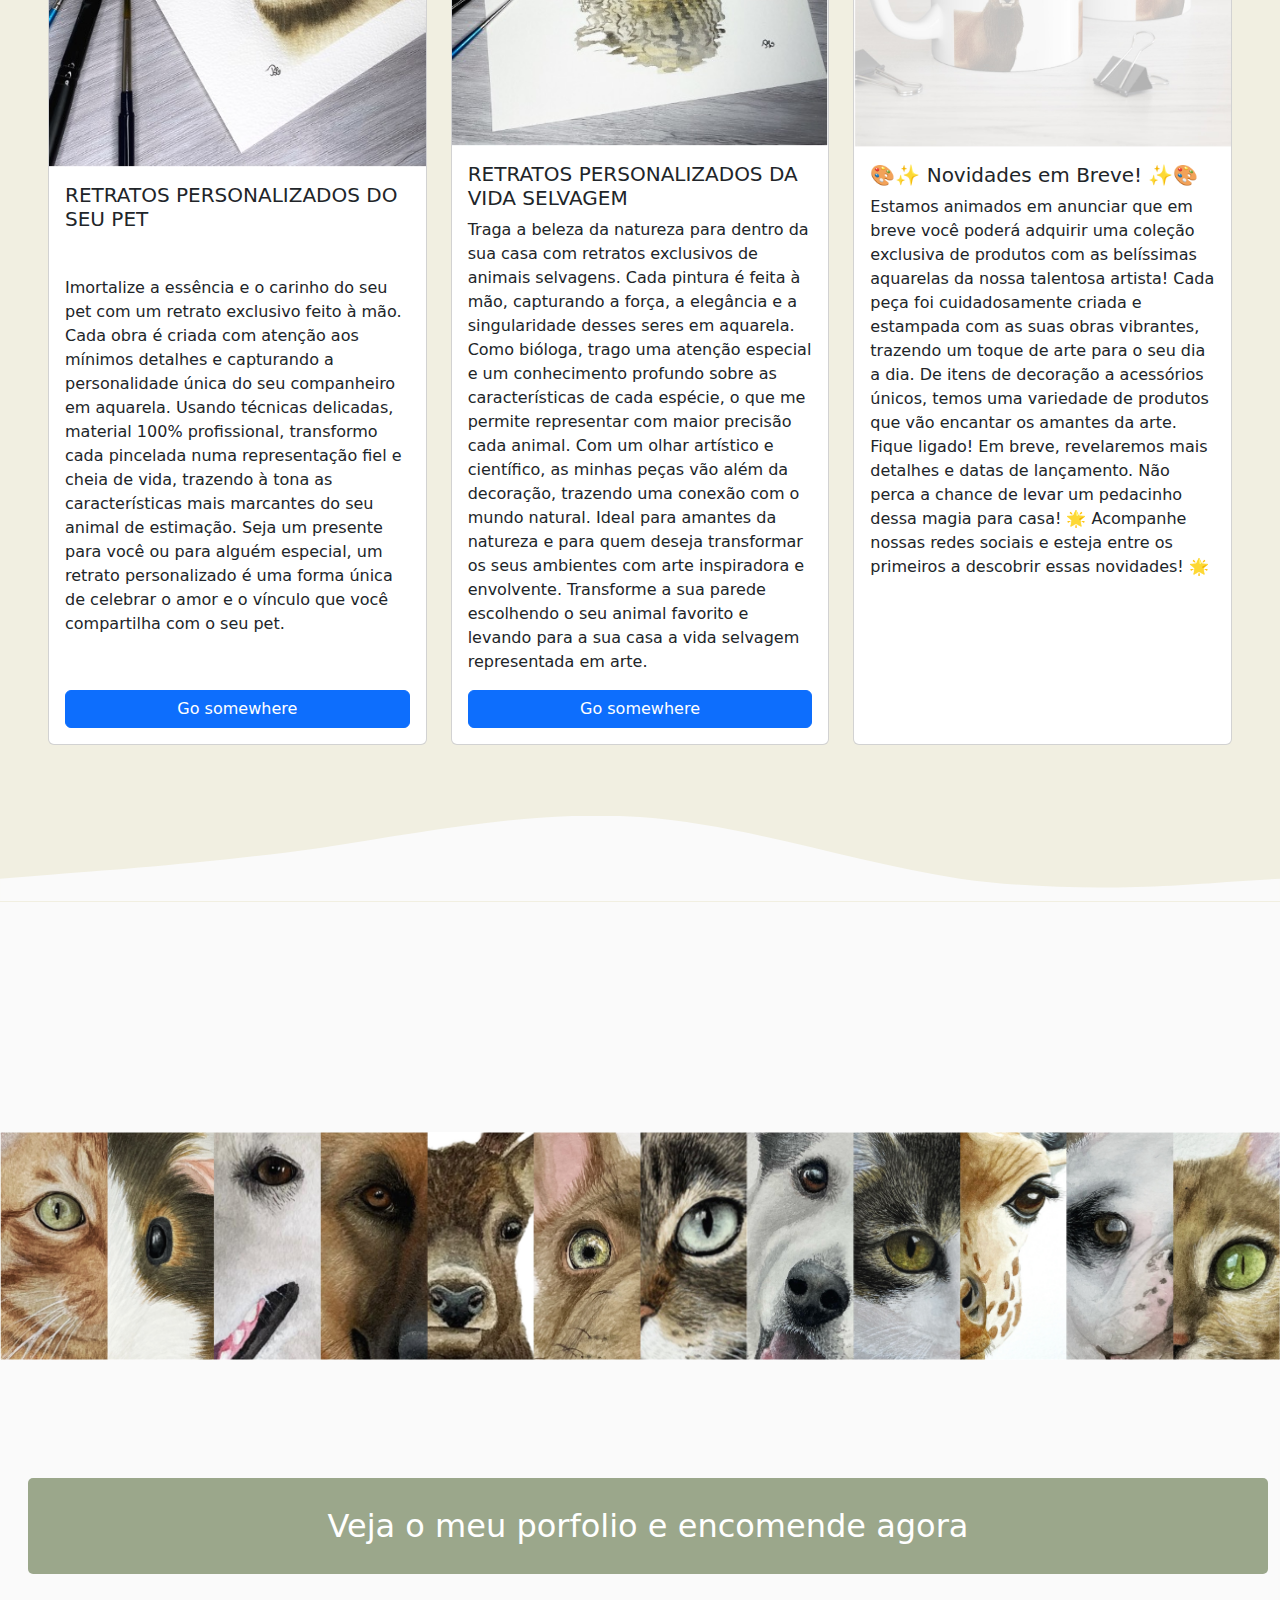
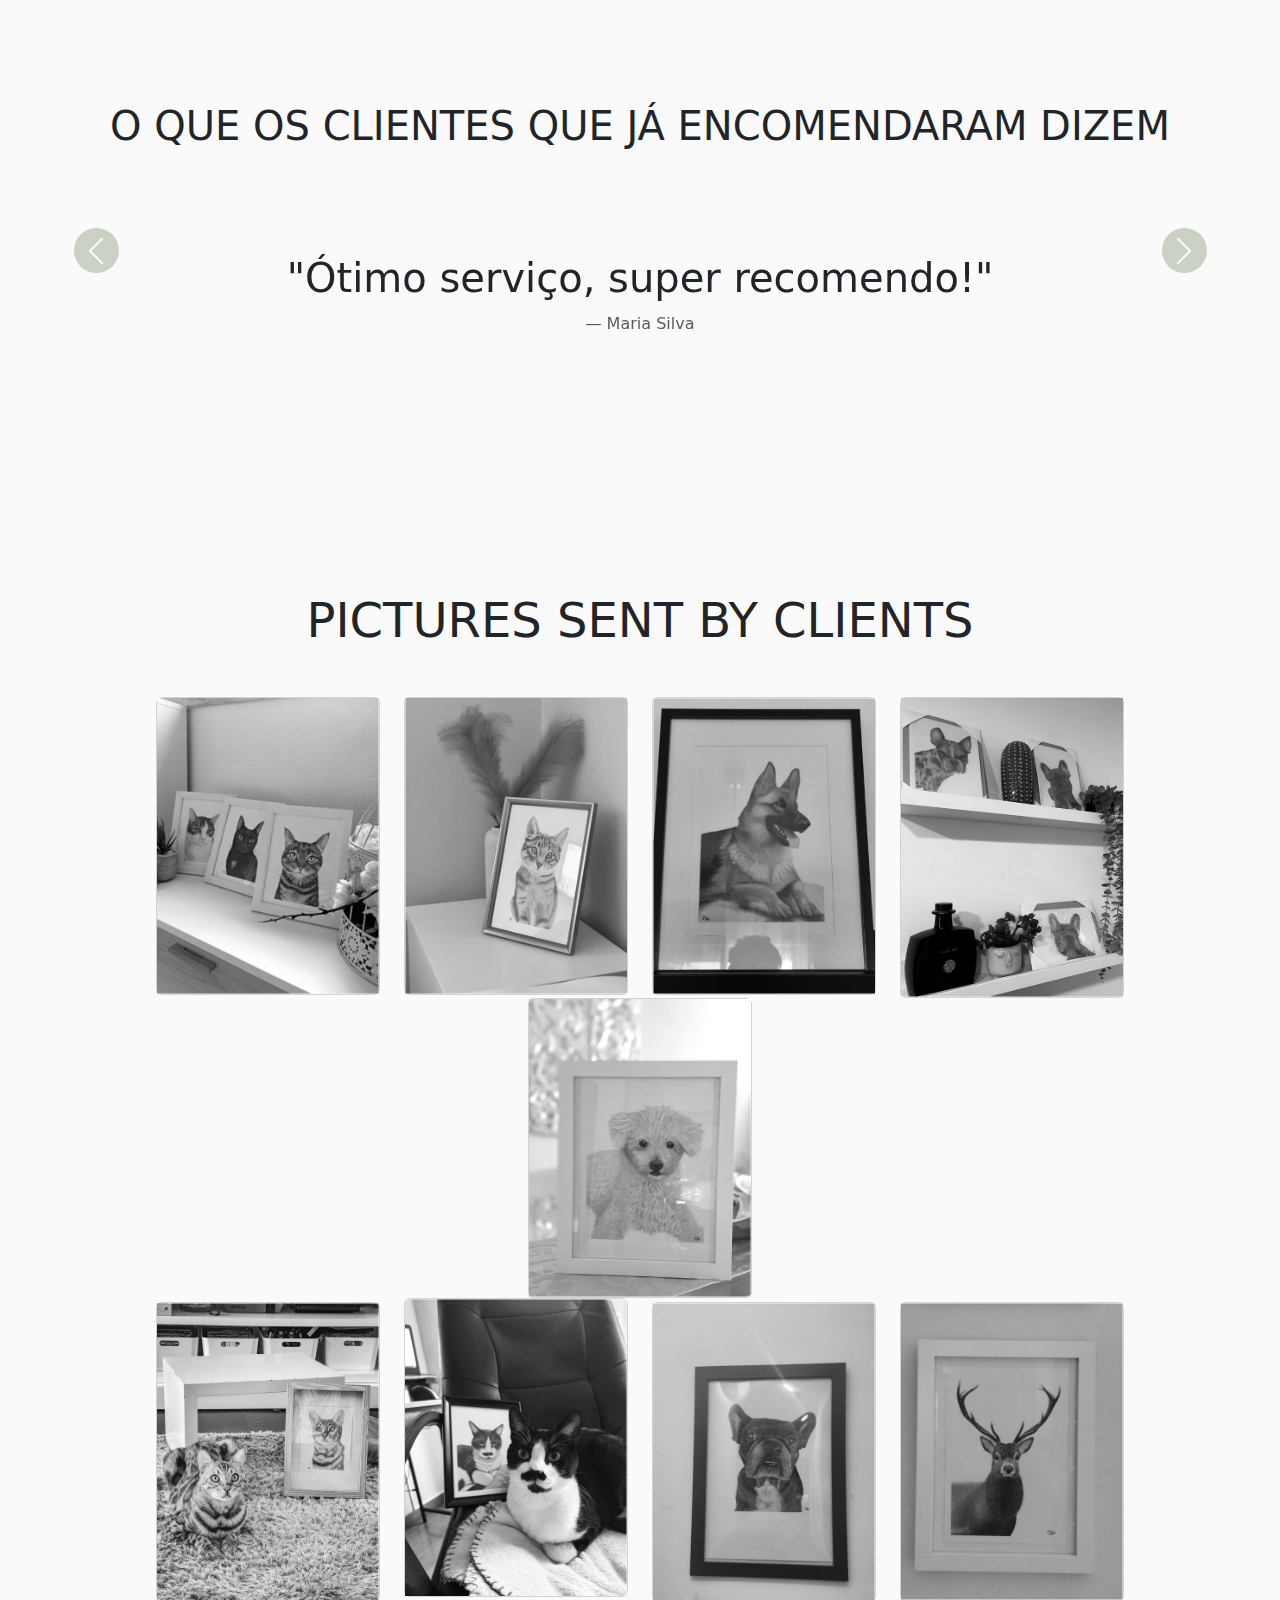
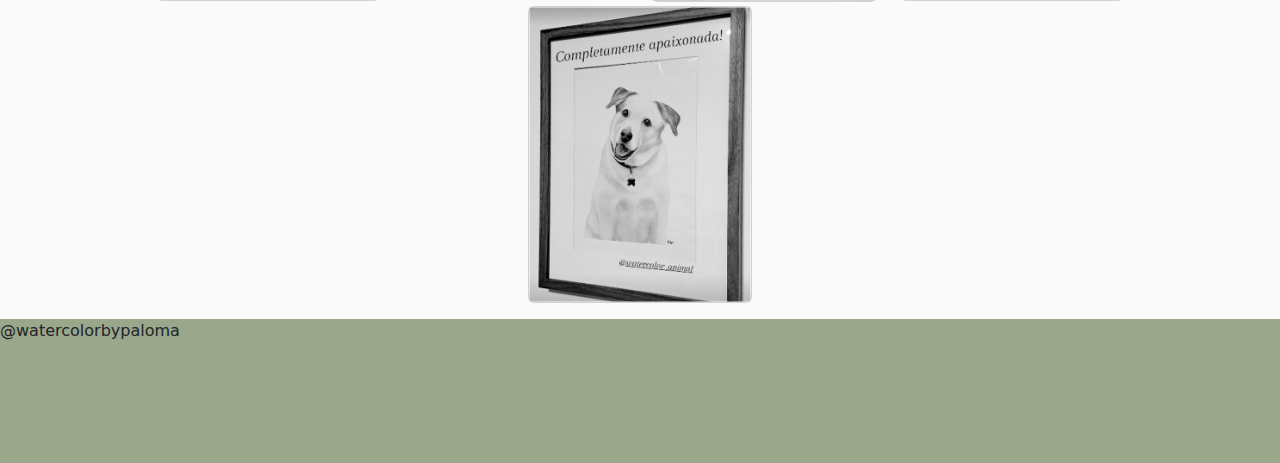
==== commit 9a13f5ae: "Add portfolio images" ====
--- a/index.html
+++ b/index.html
@@ -5,7 +5,6 @@
     <meta charset="UTF-8">
     <meta name="viewport" content="width=device-width, initial-scale=1.0">
     <title>WATERCOLOR BY PALOMA</title>
-    <!-- Bootstrap CDN -->
     <link href="https://cdn.jsdelivr.net/npm/bootstrap@5.3.3/dist/css/bootstrap.min.css" rel="stylesheet"
         integrity="sha384-QWTKZyjpPEjISv5WaRU9OFeRpok6YctnYmDr5pNlyT2bRjXh0JMhjY6hW+ALEwIH" crossorigin="anonymous">
     <link rel="stylesheet" href="index-style.css" />
@@ -15,35 +14,27 @@
     <nav class="navbar navbar-expand-lg navbar-light bg-light">
         <div class="container" style="height: 9rem;">
             <a class="navbar-brand" href="#">WATERCOLOR BY PALOMA</a>
-            <!-- <button class="navbar-toggler" type="button" data-bs-toggle="collapse" data-bs-target="#navbarNav"
+            <button class="navbar-toggler" type="button" data-bs-toggle="collapse" data-bs-target="#navbarNav"
                 aria-controls="navbarNav" aria-expanded="false" aria-label="Toggle navigation">
                 <span class="navbar-toggler-icon"></span>
             </button>
             <div class="collapse navbar-collapse just" id="navbarNav">
                 <ul class="navbar-nav">
                     <li class="nav-item">
-                        <a class="nav-link" href="#">Home</a>
-                    </li>
-                    <li class="nav-item">
-                        <a class="nav-link" href="#">Portfolio</a>
-                    </li>
-                    <li class="nav-item">
-                        <a class="nav-link" href="#">About Me</a>
-                    </li>
-                    <li class="nav-item">
-                        <a class="nav-link" href="#">Commission Info</a>
-                    </li>
-                    <li class="nav-item">
-                        <a class="nav-link" href="#">Learn to Draw</a>
-                    </li>
-                    <li class="nav-item">
-                        <a class="nav-link" href="#">Contact</a>
+                        <a class="nav-link" href="/portfolio.html">Portfolio</a>
+                    </li>
+                    <li class="nav-item">
+                        <a class="nav-link" href="/about.html" data-language="about_me">about_me</a>
+                    </li>
+                    <li class="nav-item">
+                        <a class="nav-link" target="_blank" href="https://www.instagram.com/watercolor_animal/">Instagram</a>
+                    </li>
+                    <li class="nav-item">
+                        <a  href="mailto:watercoloranimal.bypl@gmail.com" class="nav-link" data-language="enquire_by_email">Commission Info</a>
                     </li>
                 </ul>
-            </div> -->
+            </div>
             <div style="display: flex; gap: 10px;">
-                <a href="mailto:watercoloranimal.bypl@gmail.com" class="btn btn-outline-secondary ms-3" data-language="enquire_by_email">
-                Enquire by email</a>
                 <a href="https://www.instagram.com/watercolor_animal/" target="_blank">
                     <svg xmlns="http://www.w3.org/2000/svg" width="16" height="16" fill="" class="bi bi-instagram"
                         viewBox="0 0 16 16" style="height: 40px; width: 40px;">
@@ -81,22 +72,22 @@
         <h2 class="text-center mb-5" style="font-size: 5rem;" data-language="my_services">MY SERVICES</h2>
         <div class="row">
             <div class="col-md-4">
-                <div class="card service-card h-100">
+                <div class="card service-card h-100" >
                     <img src="img/petportrait.jpg" alt="Pet Portraits">
-                    <div class="card-body">
-                        <h5 class="card-title">Pet Portraits</h5>
-                        <p class="card-text">With my extensive 11 years of experience and unique techniques, I capture
-                            your beloved furry family members onto paper, down to the very last whisker.</p>
+                    <div class="card-body" style="display: flex;flex-direction: column;justify-content: space-between;">
+                        <h5 class="card-title" data-language="personalized_portraits_your_pet">personalized_portraits_your_pet</h5>
+                        <p class="card-text" data-language="personalized_portraits_your_pet_description">personalized_portraits_your_pet_description</p>
+                        <a href="#" class="btn btn-primary">Go somewhere</a>
                     </div>
                 </div>
             </div>
             <div class="col-md-4">
                 <div class="card service-card h-100">
                     <img src="img/wildlifeportrait.jpg" alt="Commercial Portraits">
-                    <div class="card-body">
-                        <h5 class="card-title">Wildlife Portraits</h5>
-                        <p class="card-text">The perfect office display. From buildings to product drawings, I’m very
-                            excited to be offering this new service.</p>
+                    <div class="card-body" style="display: flex;flex-direction: column;justify-content: space-between;">
+                        <h5 class="card-title" data-language="personalized_portraits_wildlife">personalized_portraits_wildlife</h5>
+                        <p class="card-text" data-language="personalized_portraits_wildlife_description">personalized_portraits_wildlife_description</p>
+                        <a href="#" class="btn btn-primary">Go somewhere</a>
                     </div>
                 </div>
             </div>
@@ -104,9 +95,8 @@
                 <div class="card service-card h-100">
                     <img src="img/comming-soon.jpg" alt="Learn to Draw">
                     <div class="card-body">
-                        <h5 class="card-title">News are comming soon...</h5>
-                        <p class="card-text">For 6 years I’ve been helping both adults and children improve their
-                            drawing technique.</p>
+                        <h5 class="card-title" data-language="news_comming_soon">news_comming_soon</h5>
+                        <p class="card-text" data-language="news_comming_soon_description">news_comming_soon</p>
                     </div>
                 </div>
             </div>
--- a/index-style.css
+++ b/index-style.css
@@ -249,8 +249,9 @@
 }
 
 .btn-enquire-portfolio:hover{
-    background-color: #f1efe1;
+    background-color: #acb4a2;
     color: black;
+    font-weight: 600;
 }
 
 
@@ -280,4 +281,22 @@
 @media only screen and (min-width: 1201px) {}
 
 /* Orientação retrato */
-@media only screen and (orientation: portrait) {}+@media only screen and (orientation: portrait) {}
+
+
+
+/* PORTFOLIO */
+.img-mosaic {
+    height: auto; /* Garante que as imagens mantenham a proporção */
+    object-fit: cover; /* Faz com que a imagem se ajuste ao espaço da coluna */
+    transition: transform 0.3s; /* Adiciona uma transição suave para o efeito de hover */
+}
+
+.img-mosaic:hover {
+    transform: scale(1.05); /* Aumenta a imagem ligeiramente ao passar o mouse */
+}
+
+/* Adicionando um espaço aleatório nas margens */
+.col-lg-4, .col-md-6 {
+    padding: 0.5rem; /* Adiciona um espaçamento entre as colunas */
+}
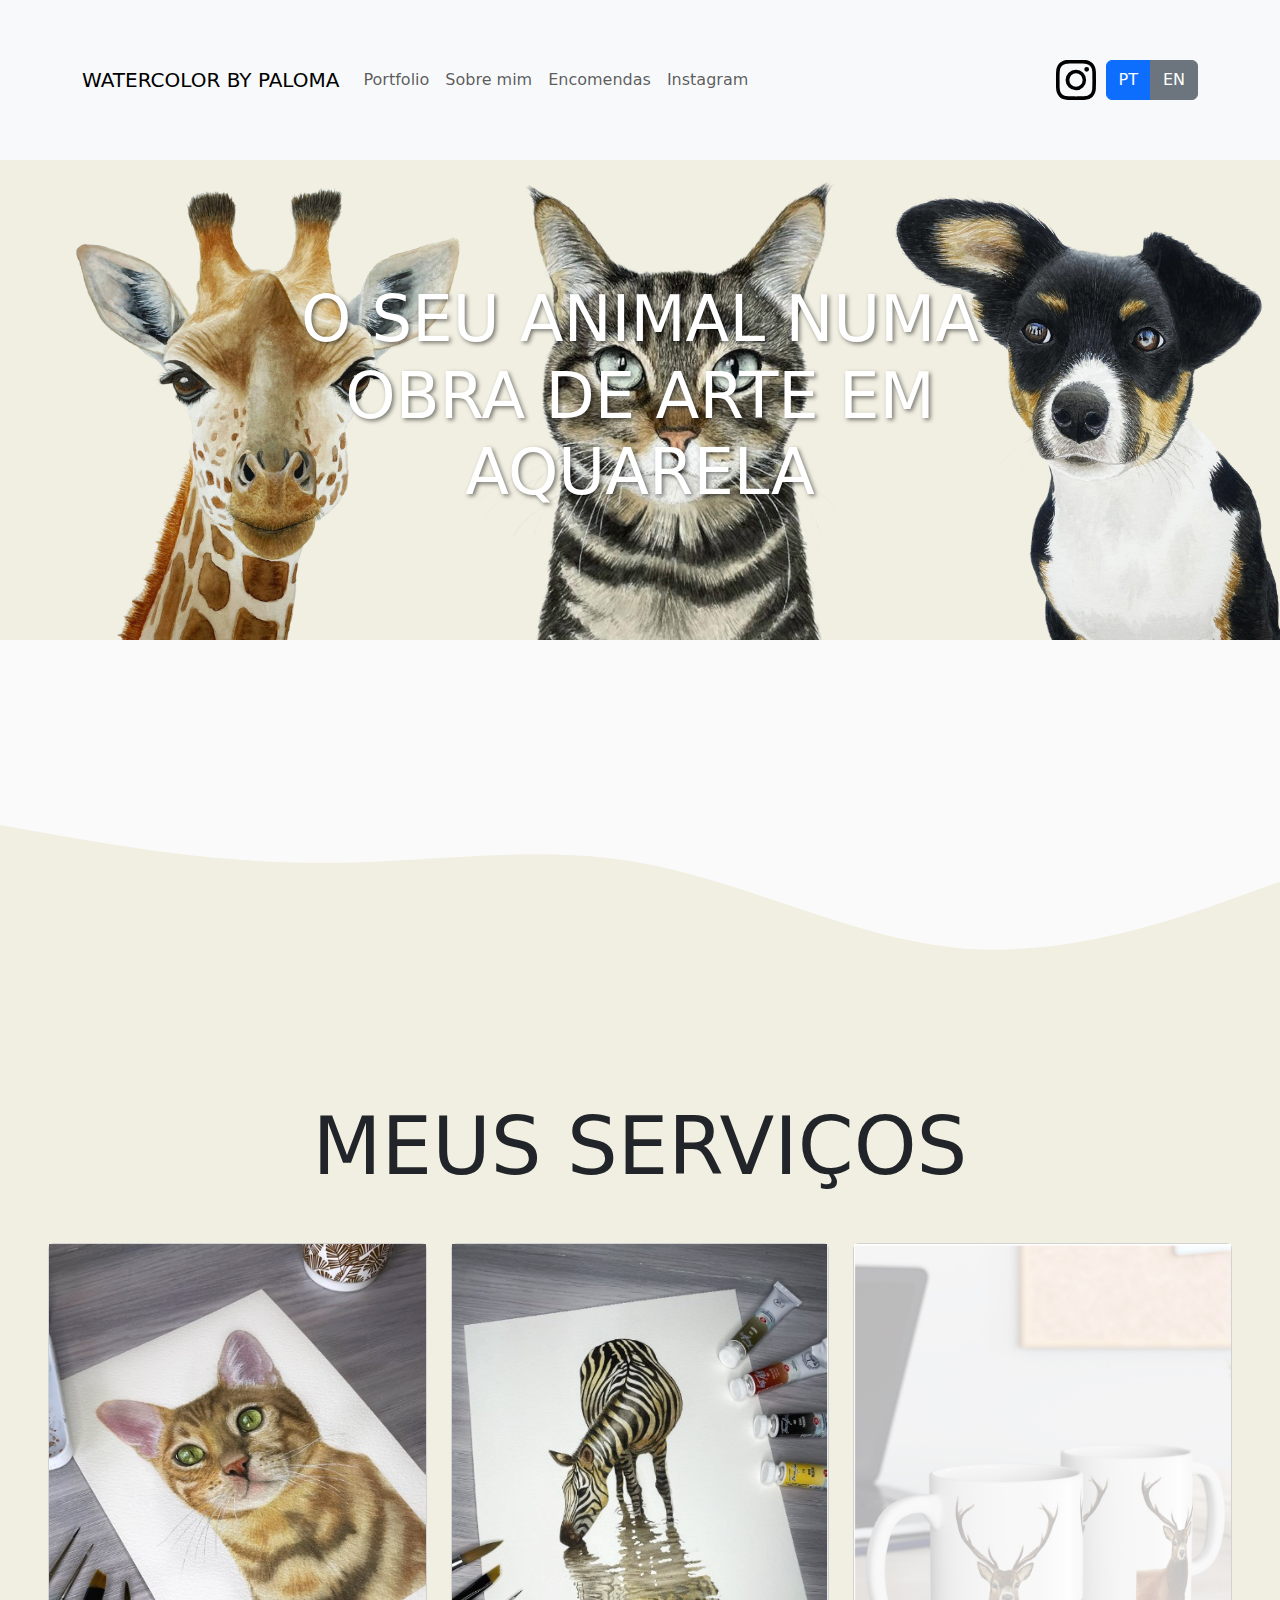
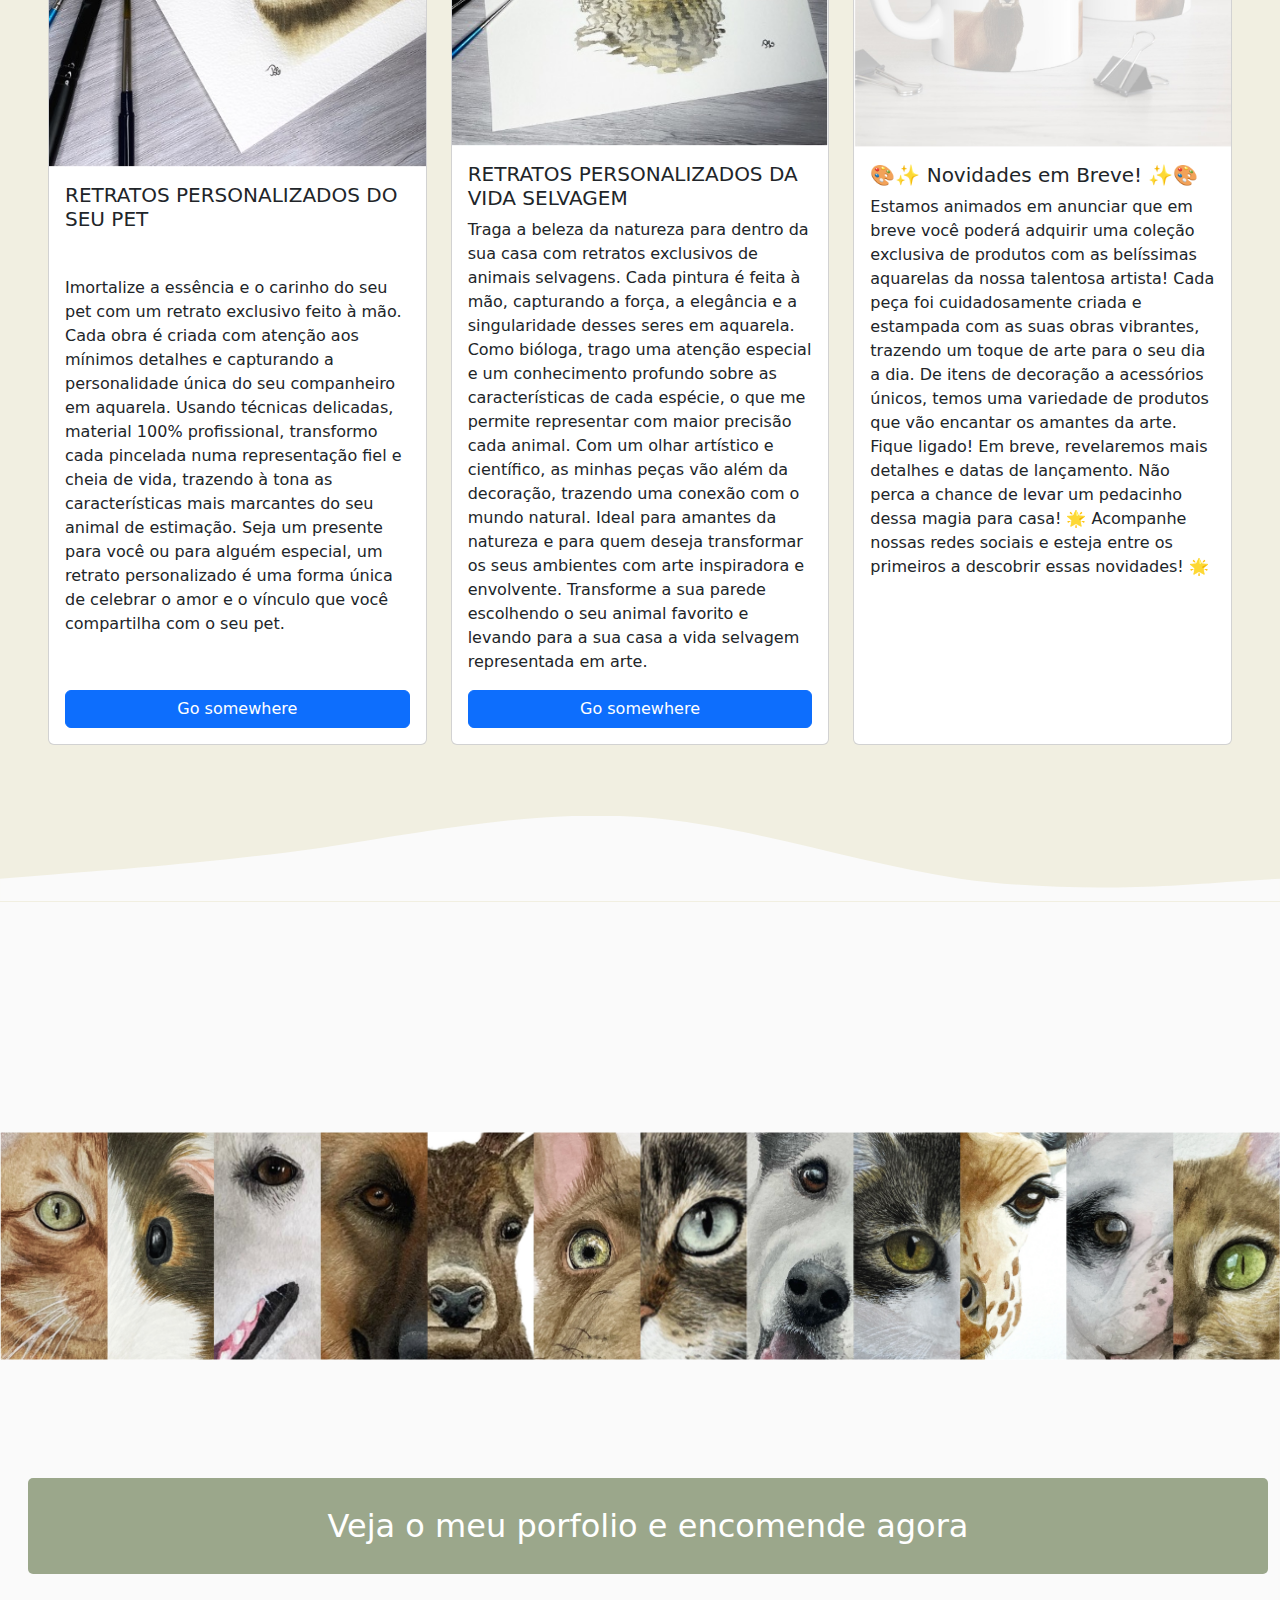
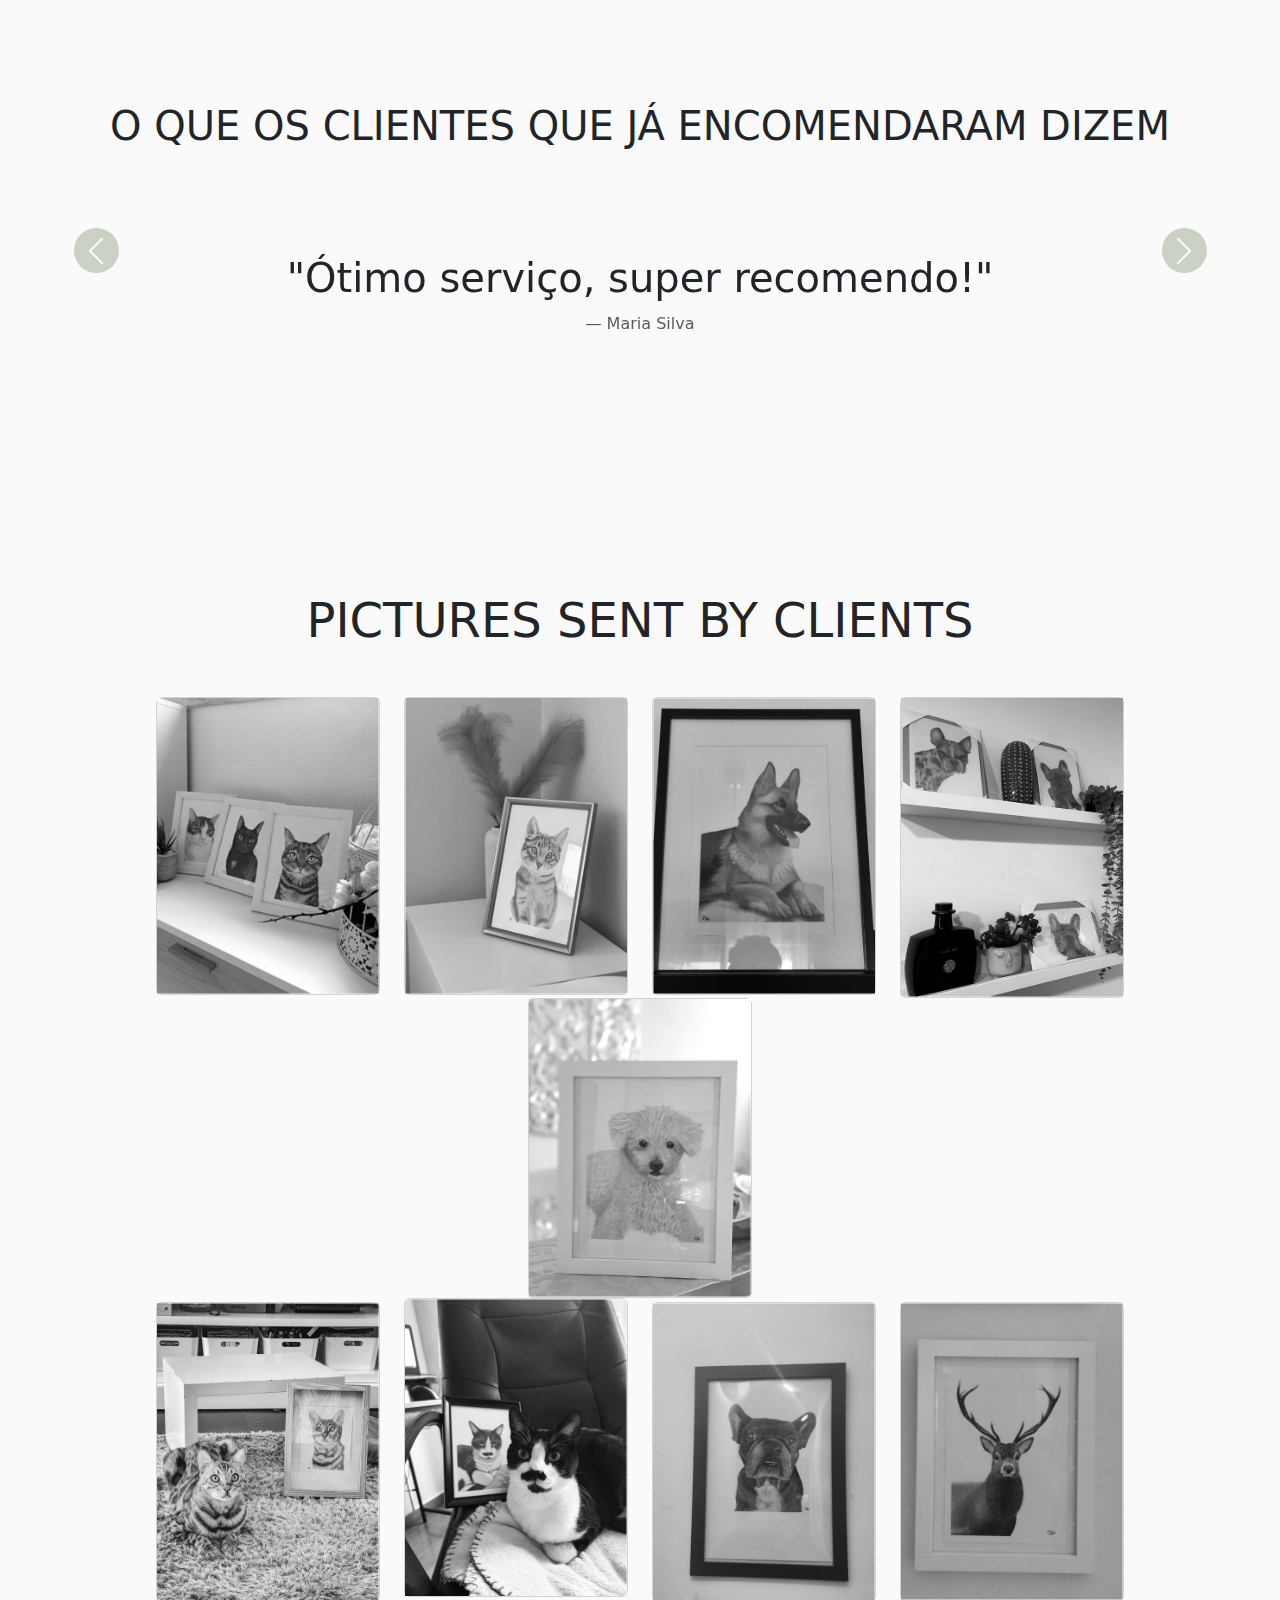
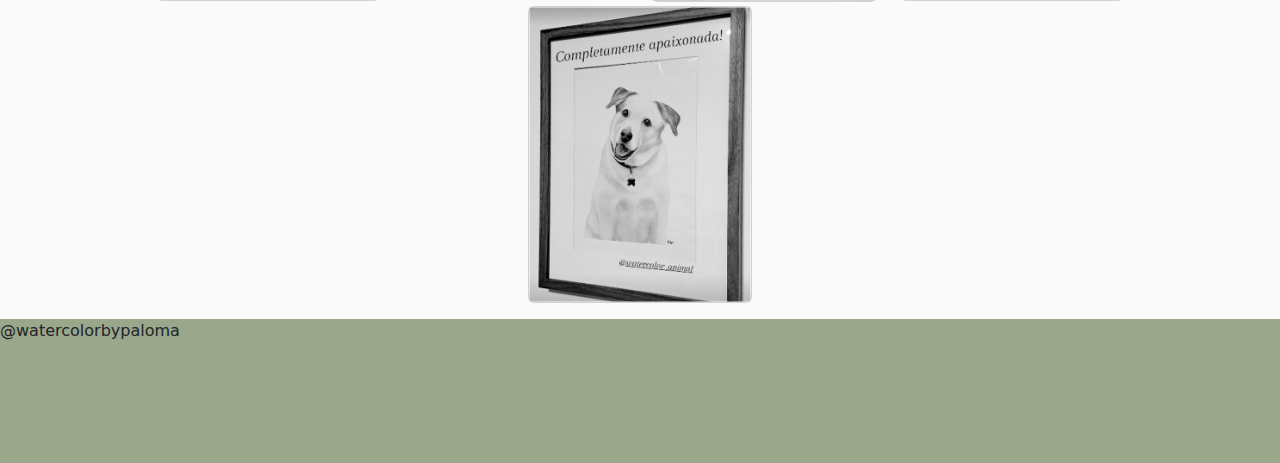
==== commit 5c123f2f: "About page and commission init page" ====
--- a/index.html
+++ b/index.html
@@ -27,10 +27,10 @@
                         <a class="nav-link" href="/about.html" data-language="about_me">about_me</a>
                     </li>
                     <li class="nav-item">
+                        <a class="nav-link" href="/commissions.html" data-language="commissions">commissions</a>
+                    </li>
+                    <li class="nav-item">
                         <a class="nav-link" target="_blank" href="https://www.instagram.com/watercolor_animal/">Instagram</a>
-                    </li>
-                    <li class="nav-item">
-                        <a  href="mailto:watercoloranimal.bypl@gmail.com" class="nav-link" data-language="enquire_by_email">Commission Info</a>
                     </li>
                 </ul>
             </div>
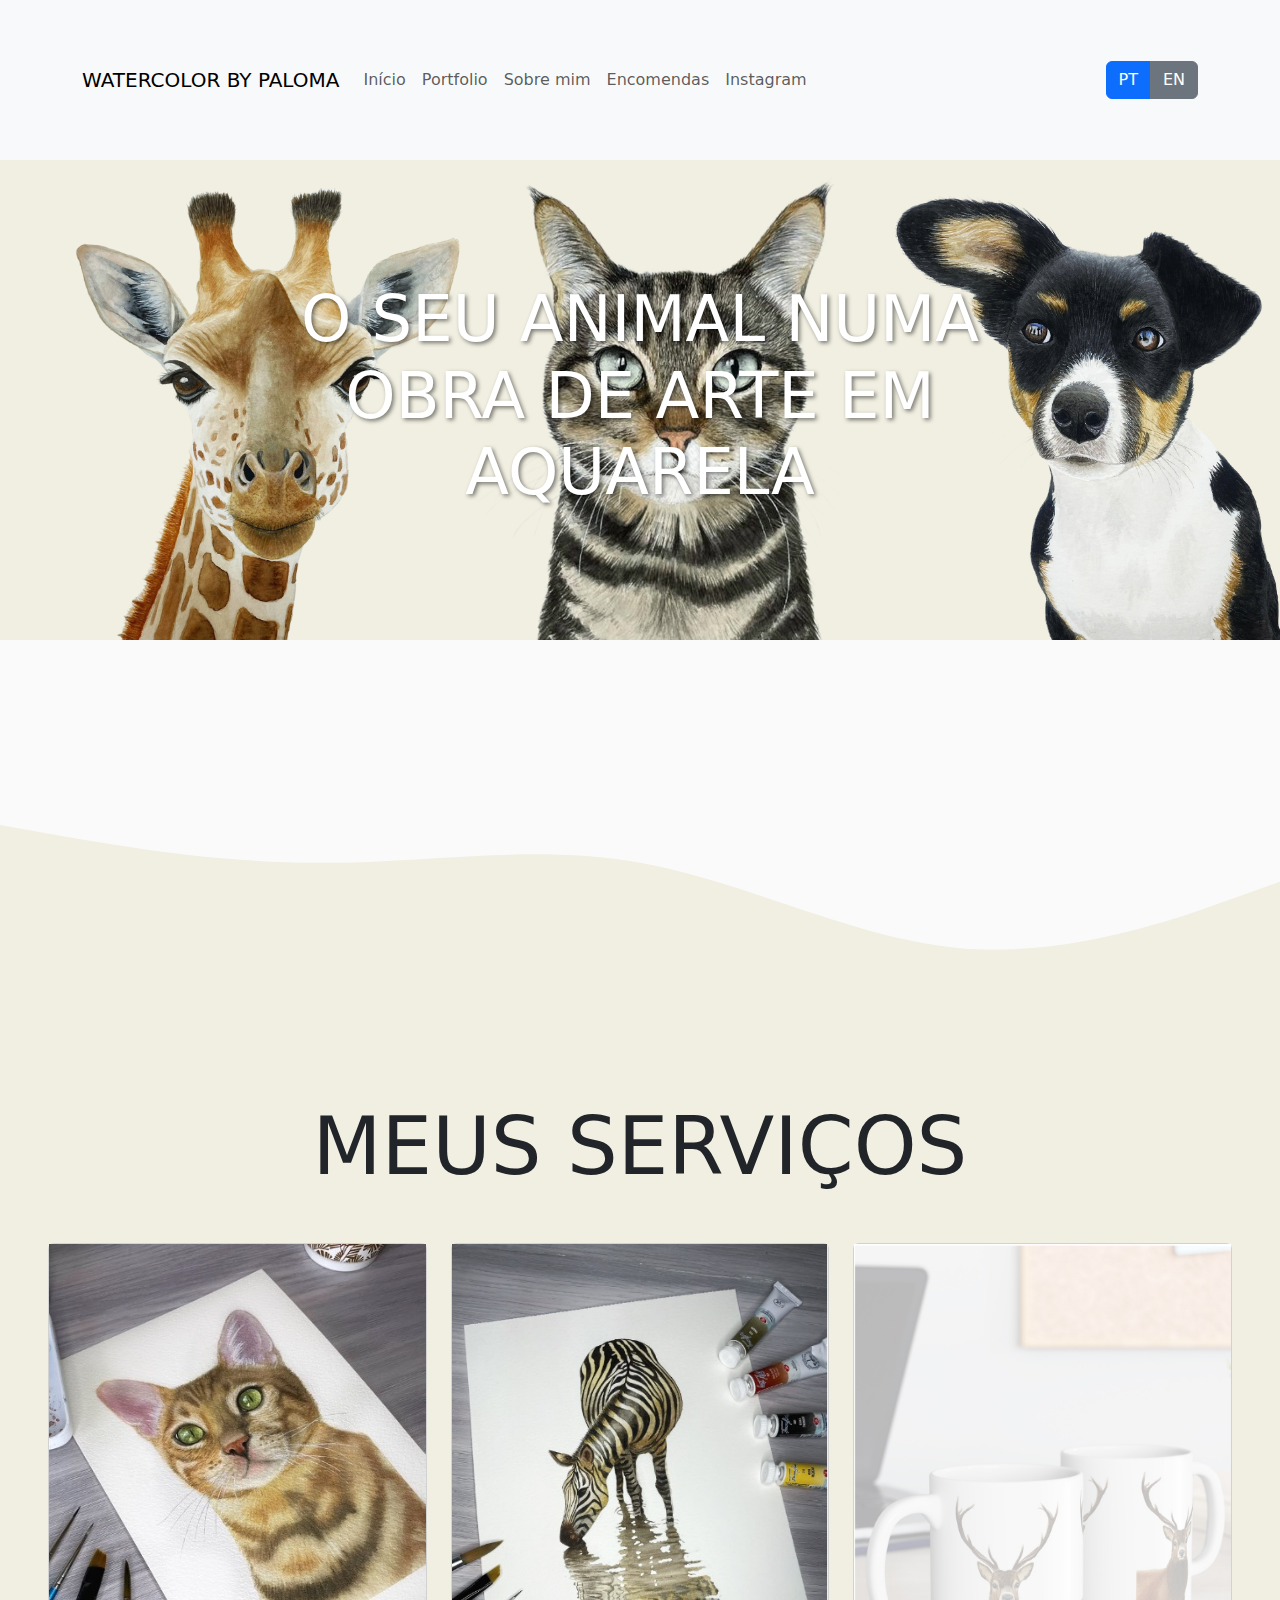
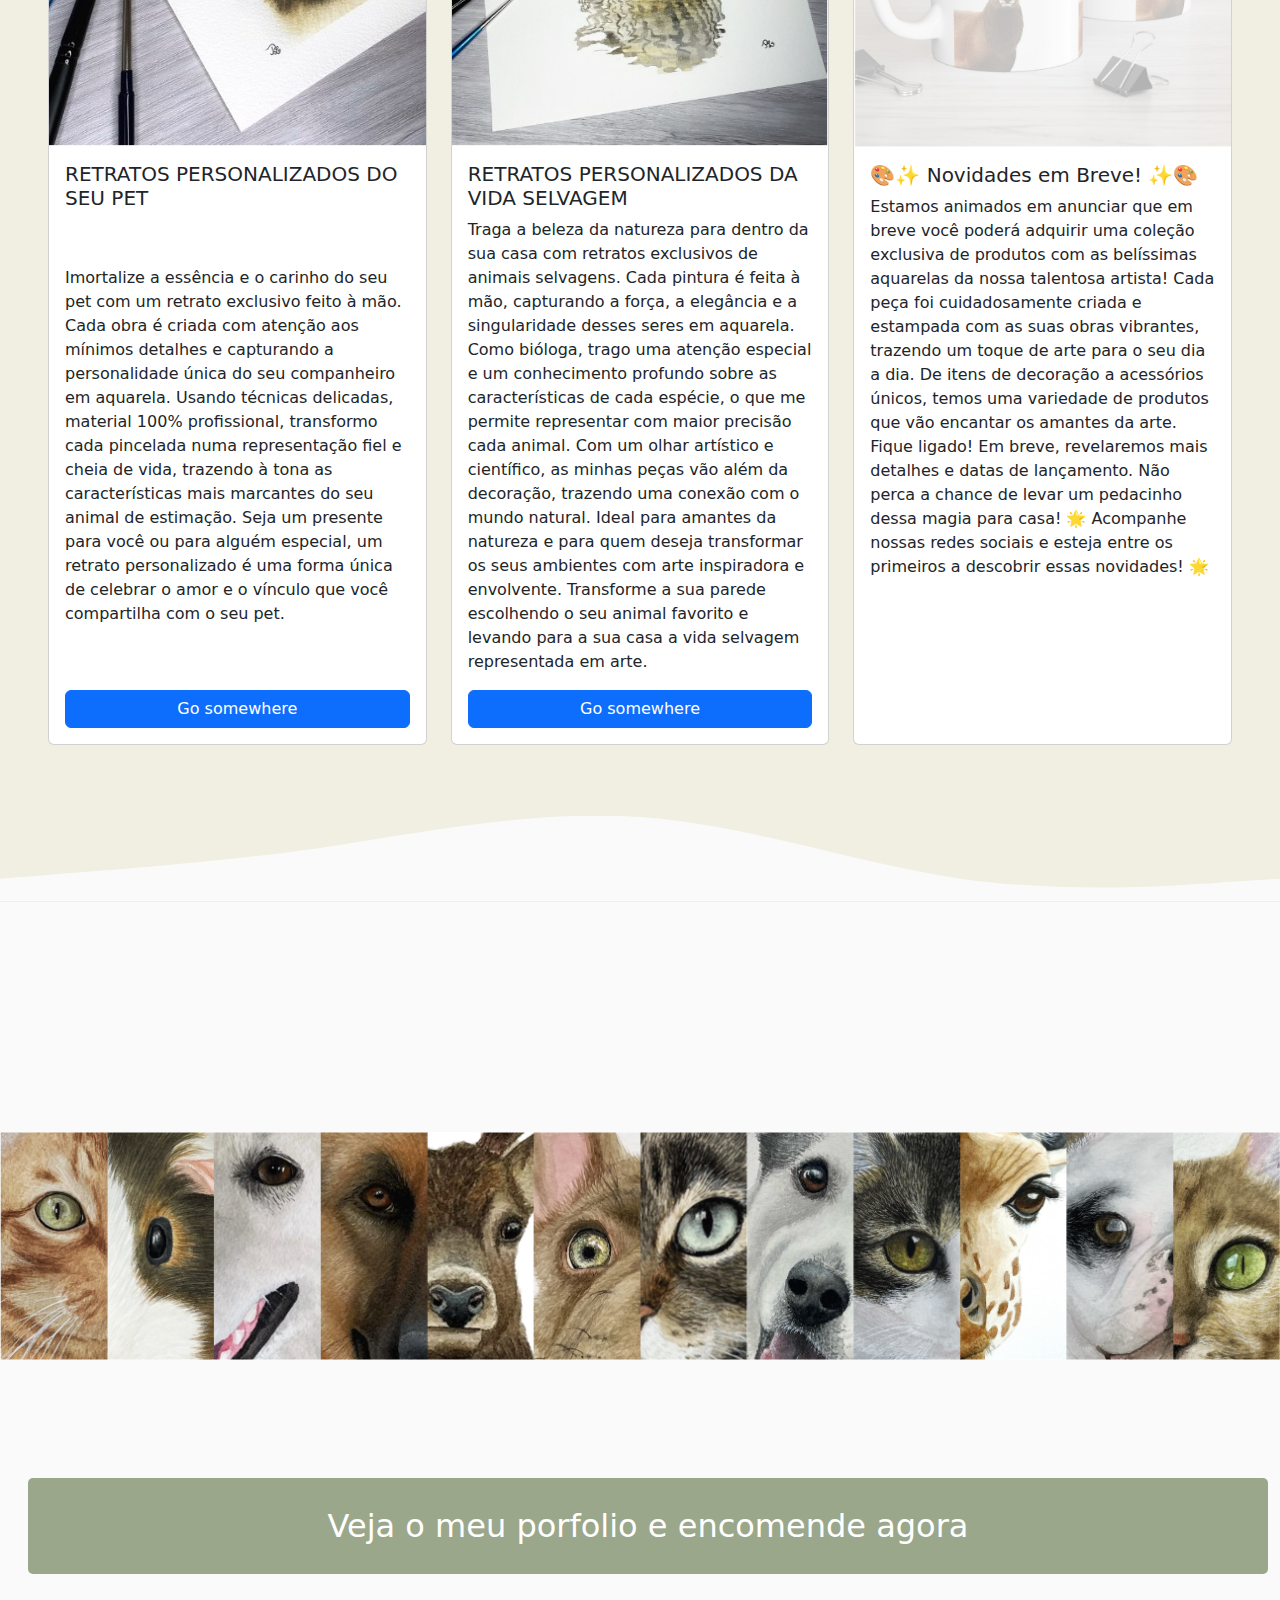
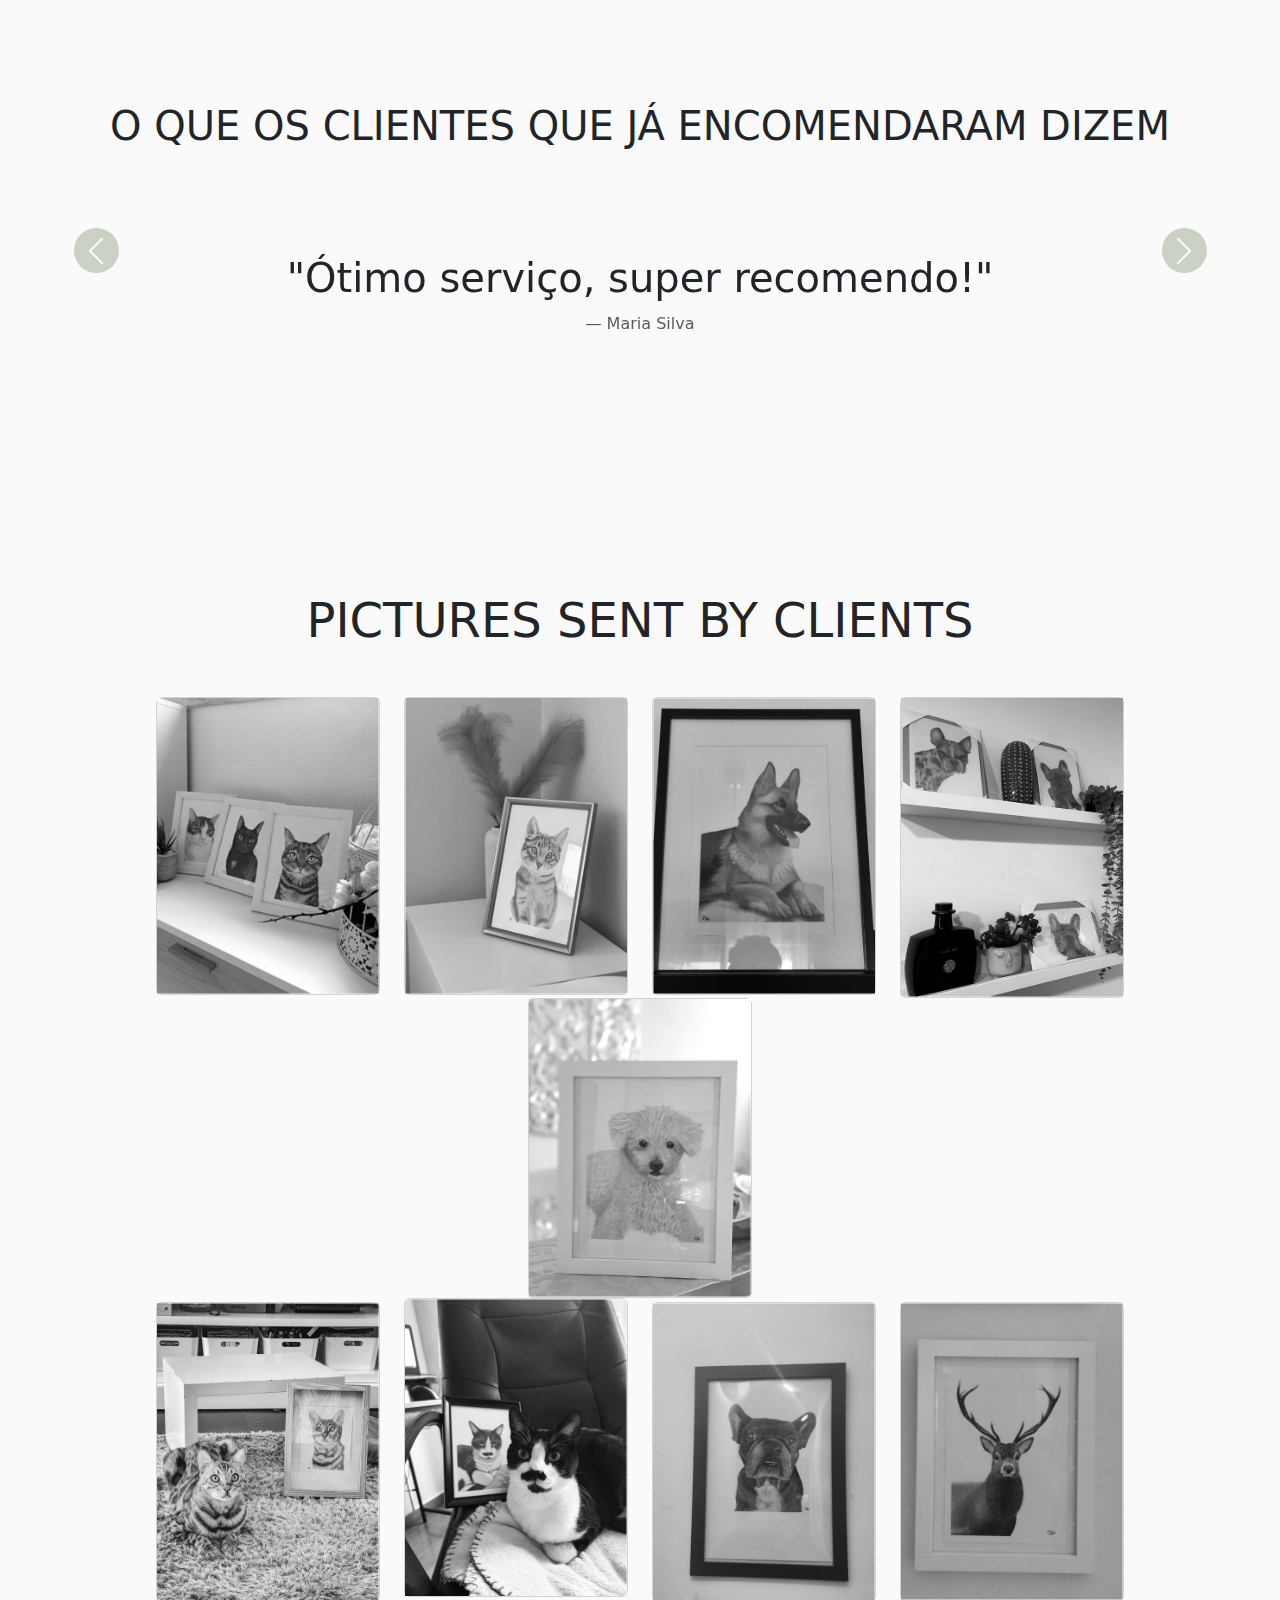
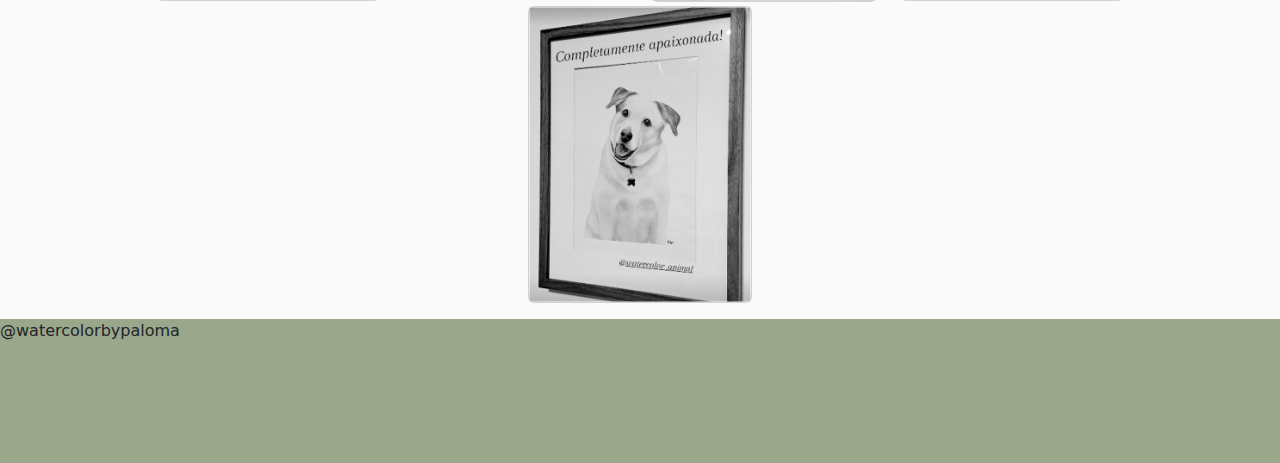
==== commit ab398db9: "Added commissions page and fixed links" ====
--- a/index.html
+++ b/index.html
@@ -21,13 +21,16 @@
             <div class="collapse navbar-collapse just" id="navbarNav">
                 <ul class="navbar-nav">
                     <li class="nav-item">
-                        <a class="nav-link" href="/portfolio.html">Portfolio</a>
-                    </li>
-                    <li class="nav-item">
-                        <a class="nav-link" href="/about.html" data-language="about_me">about_me</a>
-                    </li>
-                    <li class="nav-item">
-                        <a class="nav-link" href="/commissions.html" data-language="commissions">commissions</a>
+                        <a class="nav-link navigation-link" href="/index.html" data-language="home-page">commissions</a>
+                    </li>
+                    <li class="nav-item">
+                        <a class="nav-link navigation-link" href="/portfolio.html">Portfolio</a>
+                    </li>
+                    <li class="nav-item">
+                        <a class="nav-link navigation-link" href="/about.html" data-language="about_me">about_me</a>
+                    </li>
+                    <li class="nav-item">
+                        <a class="nav-link navigation-link" href="/commissions.html" data-language="commissions">commissions</a>
                     </li>
                     <li class="nav-item">
                         <a class="nav-link" target="_blank" href="https://www.instagram.com/watercolor_animal/">Instagram</a>
@@ -35,14 +38,6 @@
                 </ul>
             </div>
             <div style="display: flex; gap: 10px;">
-                <a href="https://www.instagram.com/watercolor_animal/" target="_blank">
-                    <svg xmlns="http://www.w3.org/2000/svg" width="16" height="16" fill="" class="bi bi-instagram"
-                        viewBox="0 0 16 16" style="height: 40px; width: 40px;">
-                        <path
-                            d="M8 0C5.829 0 5.556.01 4.703.048 3.85.088 3.269.222 2.76.42a3.9 3.9 0 0 0-1.417.923A3.9 3.9 0 0 0 .42 2.76C.222 3.268.087 3.85.048 4.7.01 5.555 0 5.827 0 8.001c0 2.172.01 2.444.048 3.297.04.852.174 1.433.372 1.942.205.526.478.972.923 1.417.444.445.89.719 1.416.923.51.198 1.09.333 1.942.372C5.555 15.99 5.827 16 8 16s2.444-.01 3.298-.048c.851-.04 1.434-.174 1.943-.372a3.9 3.9 0 0 0 1.416-.923c.445-.445.718-.891.923-1.417.197-.509.332-1.09.372-1.942C15.99 10.445 16 10.173 16 8s-.01-2.445-.048-3.299c-.04-.851-.175-1.433-.372-1.941a3.9 3.9 0 0 0-.923-1.417A3.9 3.9 0 0 0 13.24.42c-.51-.198-1.092-.333-1.943-.372C10.443.01 10.172 0 7.998 0zm-.717 1.442h.718c2.136 0 2.389.007 3.232.046.78.035 1.204.166 1.486.275.373.145.64.319.92.599s.453.546.598.92c.11.281.24.705.275 1.485.039.843.047 1.096.047 3.231s-.008 2.389-.047 3.232c-.035.78-.166 1.203-.275 1.485a2.5 2.5 0 0 1-.599.919c-.28.28-.546.453-.92.598-.28.11-.704.24-1.485.276-.843.038-1.096.047-3.232.047s-2.39-.009-3.233-.047c-.78-.036-1.203-.166-1.485-.276a2.5 2.5 0 0 1-.92-.598 2.5 2.5 0 0 1-.6-.92c-.109-.281-.24-.705-.275-1.485-.038-.843-.046-1.096-.046-3.233s.008-2.388.046-3.231c.036-.78.166-1.204.276-1.486.145-.373.319-.64.599-.92s.546-.453.92-.598c.282-.11.705-.24 1.485-.276.738-.034 1.024-.044 2.515-.045zm4.988 1.328a.96.96 0 1 0 0 1.92.96.96 0 0 0 0-1.92m-4.27 1.122a4.109 4.109 0 1 0 0 8.217 4.109 4.109 0 0 0 0-8.217m0 1.441a2.667 2.667 0 1 1 0 5.334 2.667 2.667 0 0 1 0-5.334">
-                        </path>
-                    </svg>
-                </a>
                 <div class="btn-group" role="group" aria-label="Language switch">
                     <button type="button" class="btn btn-primary" id="btn-pt">PT</button>
                     <button type="button" class="btn btn-secondary" id="btn-en">EN</button>
--- a/index-style.css
+++ b/index-style.css
@@ -300,3 +300,46 @@
 .col-lg-4, .col-md-6 {
     padding: 0.5rem; /* Adiciona um espaçamento entre as colunas */
 }
+
+.horizontal-timeline .items {
+    border-top: 3px solid #e9ecef;
+  }
+  
+  .horizontal-timeline .items .items-list {
+    display: block;
+    position: relative;
+    text-align: center;
+    padding-top: 70px;
+    margin-right: 0;
+  }
+  
+  .horizontal-timeline .items .items-list:before {
+    content: "";
+    position: absolute;
+    height: 36px;
+    border-right: 2px dashed #dee2e6;
+    top: 0;
+  }
+  
+  .horizontal-timeline .items .items-list .event-date {
+    position: absolute;
+    top: 36px;
+    left: 0;
+    right: 0;
+    width: 75px;
+    margin: 0 auto;
+    font-size: 0.9rem;
+    padding-top: 8px;
+  }
+  
+  @media (min-width: 1140px) {
+    .horizontal-timeline .items .items-list {
+      display: inline-block;
+      width: 24%;
+      padding-top: 45px;
+    }
+  
+    .horizontal-timeline .items .items-list .event-date {
+      top: -40px;
+    }
+  }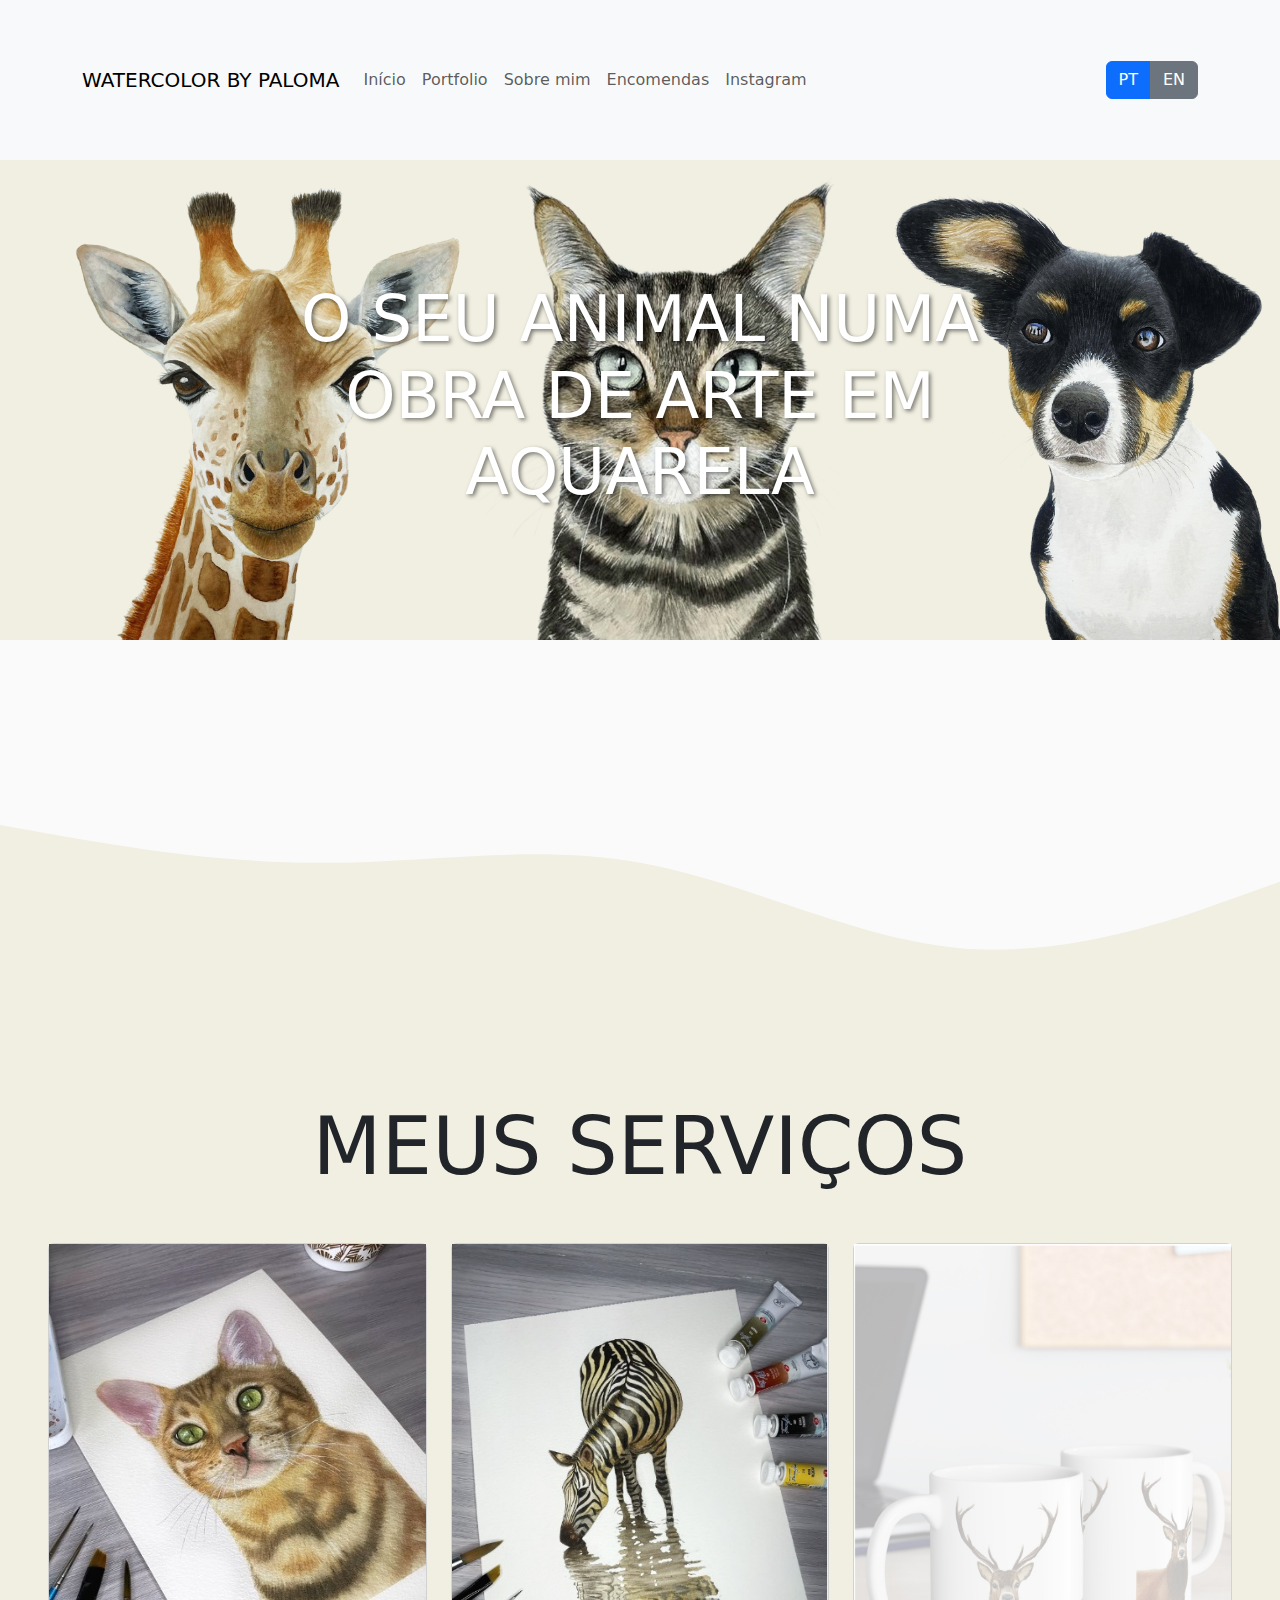
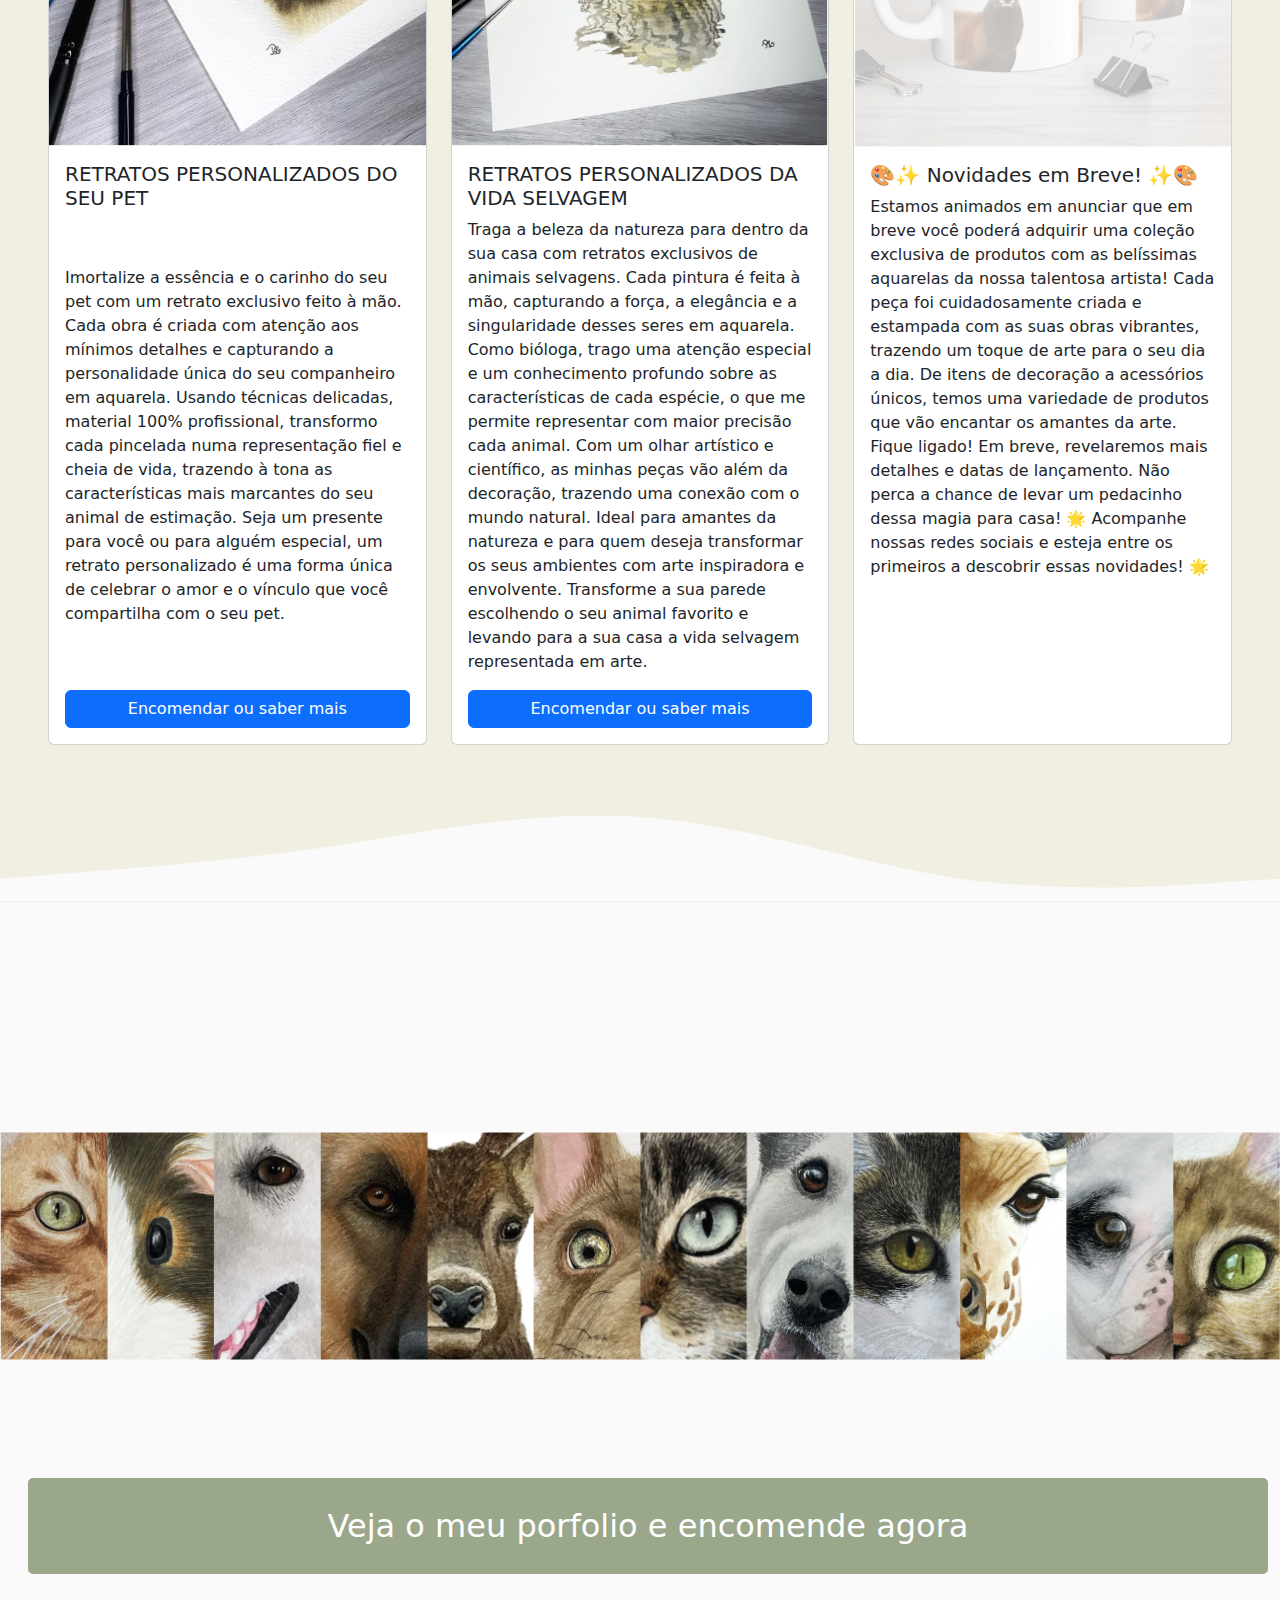
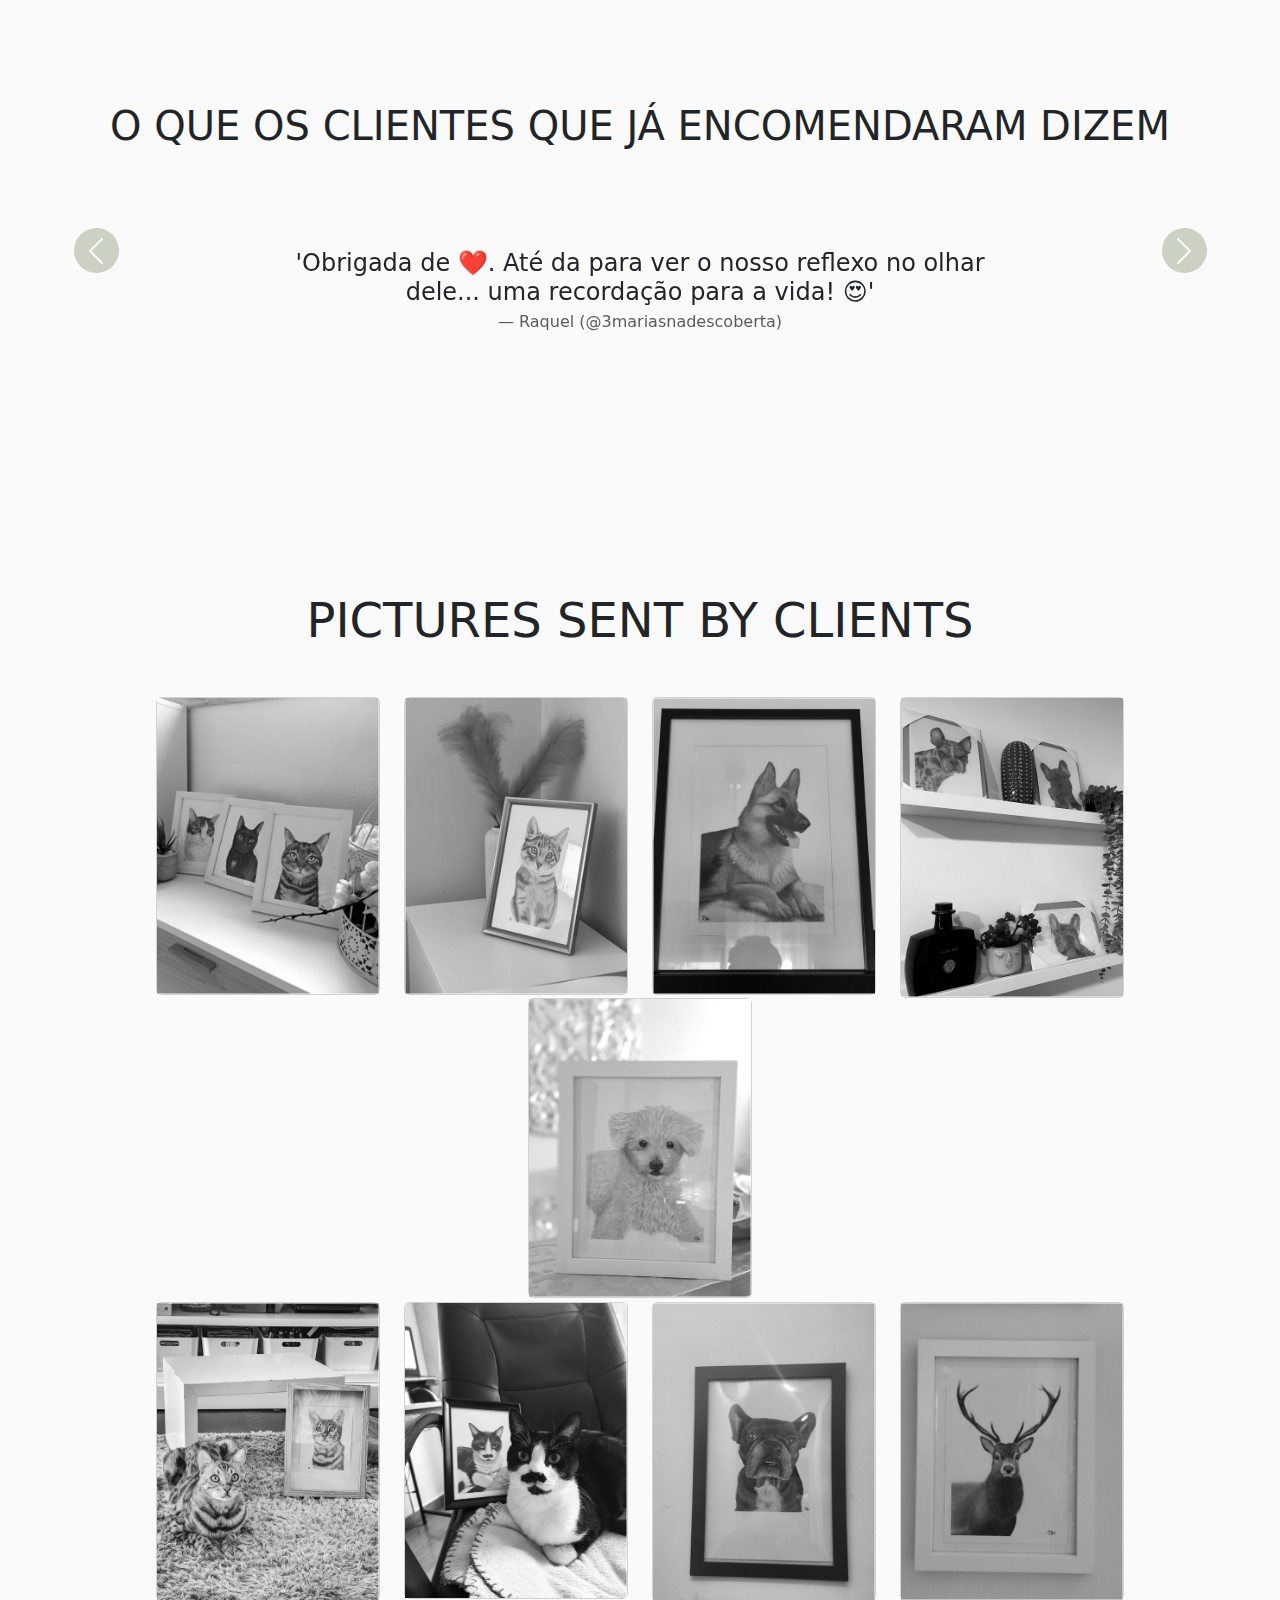
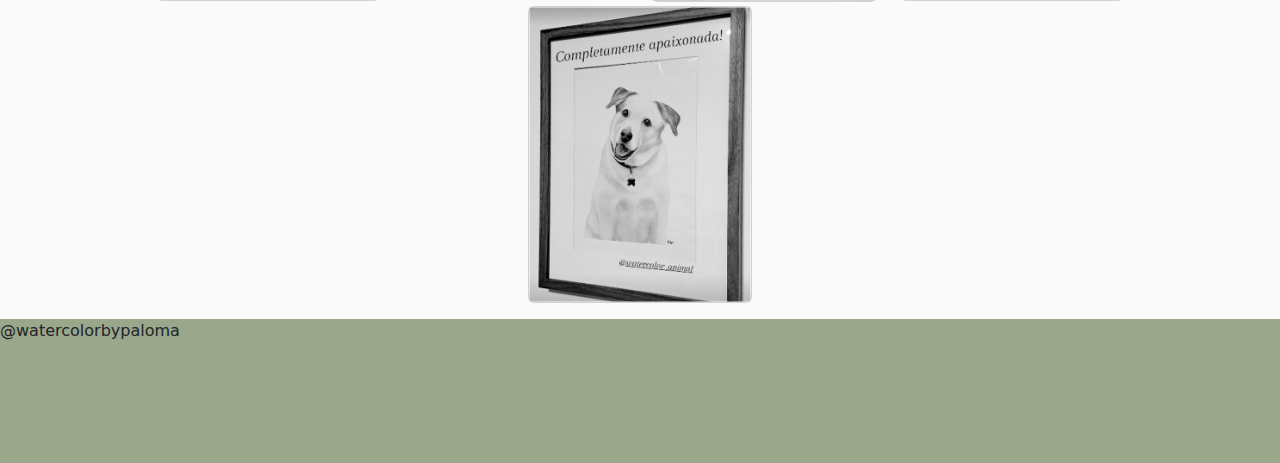
==== commit ce7bcd55: "Localizations + comments from clients" ====
--- a/index.html
+++ b/index.html
@@ -72,7 +72,7 @@
                     <div class="card-body" style="display: flex;flex-direction: column;justify-content: space-between;">
                         <h5 class="card-title" data-language="personalized_portraits_your_pet">personalized_portraits_your_pet</h5>
                         <p class="card-text" data-language="personalized_portraits_your_pet_description">personalized_portraits_your_pet_description</p>
-                        <a href="#" class="btn btn-primary">Go somewhere</a>
+                        <a href="#" class="btn btn-primary" data-language="order_find_out_more">Encomendar ou saber mais</a>
                     </div>
                 </div>
             </div>
@@ -82,7 +82,7 @@
                     <div class="card-body" style="display: flex;flex-direction: column;justify-content: space-between;">
                         <h5 class="card-title" data-language="personalized_portraits_wildlife">personalized_portraits_wildlife</h5>
                         <p class="card-text" data-language="personalized_portraits_wildlife_description">personalized_portraits_wildlife_description</p>
-                        <a href="#" class="btn btn-primary">Go somewhere</a>
+                        <a href="#" class="btn btn-primary" data-language="order_find_out_more">Encomendar ou saber mais</a>
                     </div>
                 </div>
             </div>
@@ -113,30 +113,137 @@
             <div class="carousel-item active">
                 <div class="d-flex justify-content-center align-items-center" style="height: 200px;">
                     <div class="text-center">
-                        <p class="mb-1 fs-1">"Ótimo serviço, super recomendo!"</p>
-                        <p class="text-muted">— Maria Silva</p>
-                    </div>
-                </div>
-            </div>
-
-            <div class="carousel-item">
-                <div class="d-flex justify-content-center align-items-center" style="height: 200px;">
-                    <div class="text-center">
-                        <p class="mb-1 fs-1">"Equipe muito atenciosa e qualificada."</p>
-                        <p class="text-muted">— João Santos</p>
-                    </div>
-                </div>
-            </div>
-
-            <div class="carousel-item">
-                <div class="d-flex justify-content-center align-items-center" style="height: 200px;">
-                    <div class="text-center">
-                        <p class="mb-1 fs-1">"Excelente experiência do início ao fim."</p>
-                        <p class="text-muted">— Ana Pereira</p>
-                    </div>
-                </div>
-            </div>
-
+                        <p class="mb-1 fs-1 comment" data-language="3maria_comment"></p>
+                        <p class="text-muted">— Raquel (@3mariasnadescoberta)</p>
+                    </div>
+                </div>
+            </div>
+
+            <div class="carousel-item">
+                <div class="d-flex justify-content-center align-items-center" style="height: 200px;">
+                    <div class="text-center">
+                        <p class="mb-1 fs-1 comment" data-language="jessica_dias_comment"></p>
+                        <p class="text-muted">— Jéssica Dias (@jessapdias)</p>
+                    </div>
+                </div>
+            </div>
+
+            <div class="carousel-item">
+                <div class="d-flex justify-content-center align-items-center" style="height: 200px;">
+                    <div class="text-center">
+                        <p class="mb-1 fs-1 comment" data-language="filo_duarte_comment"></p>
+                        <p class="text-muted">— Filomena Duarte (@filoduarte)</p>
+                    </div>
+                </div>
+            </div>
+
+            <div class="carousel-item">
+                <div class="d-flex justify-content-center align-items-center" style="height: 200px;">
+                    <div class="text-center">
+                        <p class="mb-1 fs-1 comment" data-language="filo_duarte_comment2"></p>
+                        <p class="text-muted">— Filomena Duarte (@filoduarte)</p>
+                    </div>
+                </div>
+            </div>
+
+            <div class="carousel-item">
+                <div class="d-flex justify-content-center align-items-center" style="height: 200px;">
+                    <div class="text-center">
+                        <p class="mb-1 fs-1 comment" data-language="maria_joao_comment"></p>
+                        <p class="text-muted">— Maria João Luz - (@mariajoaoluzz)</p>
+                    </div>
+                </div>
+            </div>
+
+            <div class="carousel-item">
+                <div class="d-flex justify-content-center align-items-center" style="height: 200px;">
+                    <div class="text-center">
+                        <p class="mb-1 fs-1 comment" data-language="maria_batista_comment"></p>
+                        <p class="text-muted">— Maria João Batista - (@maria_joao_batista)</p>
+                    </div>
+                </div>
+            </div>
+
+            <div class="carousel-item">
+                <div class="d-flex justify-content-center align-items-center" style="height: 200px;">
+                    <div class="text-center">
+                        <p class="mb-1 fs-1 comment" data-language="kesia_comment"></p>
+                        <p class="text-muted">— Kesia - (@kesia.cuarelas)</p>
+                    </div>
+                </div>
+            </div>
+
+            <div class="carousel-item">
+                <div class="d-flex justify-content-center align-items-center" style="height: 200px;">
+                    <div class="text-center">
+                        <p class="mb-1 fs-1 comment" data-language="ana_comment"></p>
+                        <p class="text-muted">— Ana Figueiredo - (@anambfigueiredo)</p>
+                    </div>
+                </div>
+            </div>
+            
+            <div class="carousel-item">
+                <div class="d-flex justify-content-center align-items-center" style="height: 200px;">
+                    <div class="text-center">
+                        <p class="mb-1 fs-1 comment" data-language="patricia_comment"></p>
+                        <p class="text-muted">— Patrícia Silva - (@sofia.vicente300)</p>
+                    </div>
+                </div>
+            </div>
+            
+            <div class="carousel-item">
+                <div class="d-flex justify-content-center align-items-center" style="height: 200px;">
+                    <div class="text-center">
+                        <p class="mb-1 fs-1 comment" data-language="salvador_comment"></p>
+                        <p class="text-muted">— Salvador da Silva - (@salvatoretheseeker)</p>
+                    </div>
+                </div>
+            </div>
+            
+            <div class="carousel-item">
+                <div class="d-flex justify-content-center align-items-center" style="height: 200px;">
+                    <div class="text-center">
+                        <p class="mb-1 fs-1 comment" data-language="joana_comment"></p>
+                        <p class="text-muted">— Joana Monteiro - (@joana_martinho_monteiro)</p>
+                    </div>
+                </div>
+            </div>
+            
+            <div class="carousel-item">
+                <div class="d-flex justify-content-center align-items-center" style="height: 200px;">
+                    <div class="text-center">
+                        <p class="mb-1 fs-1 comment" data-language="cristovao_comment"></p>
+                        <p class="text-muted">— Cristóvão Belperin - (@cristovao.lb)</p>
+                    </div>
+                </div>
+            </div>
+            
+            <div class="carousel-item">
+                <div class="d-flex justify-content-center align-items-center" style="height: 200px;">
+                    <div class="text-center">
+                        <p class="mb-1 fs-1 comment" data-language="eunice_comment"></p>
+                        <p class="text-muted">— Eunice Fonseca - (@eunicejesusfonseca)</p>
+                    </div>
+                </div>
+            </div>
+            
+            <div class="carousel-item">
+                <div class="d-flex justify-content-center align-items-center" style="height: 200px;">
+                    <div class="text-center">
+                        <p class="mb-1 fs-1 comment" data-language="fernanco_comment"></p>
+                        <p class="text-muted">— Fernando Gonçalves - (@fdgoncal)</p>
+                    </div>
+                </div>
+            </div>
+            
+            <div class="carousel-item">
+                <div class="d-flex justify-content-center align-items-center" style="height: 200px;">
+                    <div class="text-center">
+                        <p class="mb-1 fs-1 comment" data-language="alexandra_comment"></p>
+                        <p class="text-muted">— Alexandra Lopes - (@shanalopes21)</p>
+                    </div>
+                </div>
+            </div>
         </div>
 
         <button class="carousel-control-prev carrousel-btn" type="button" data-bs-target="#carouselExampleControls"
@@ -201,7 +308,7 @@
                     </div>
                 </div>
             </div>
-            <div class="col col-md-auto">
+            <div class="col col-md-auto mt-1">
                 <div class="card card-client-pictures" style="width: 14rem; height: auto;">
                     <div class="card-body p-0">
                         <img src="img/P&B7.jpg" class="img-fluid grayscale-img" alt="Image 1">
--- a/index-style.css
+++ b/index-style.css
@@ -342,4 +342,13 @@
     .horizontal-timeline .items .items-list .event-date {
       top: -40px;
     }
+  }
+
+  #carouselExampleControls .carousel-inner .comment {
+    padding: 0 20% !important;
+    font-size: clamp(1rem, 2vw, 1.5rem) !important;
+    line-height: 1.2;
+    white-space: normal; /* permite quebra de linha */
+    overflow-wrap: break-word; /* quebra o texto em palavras */
+    text-align: center; /* alinha o texto no centro */
   }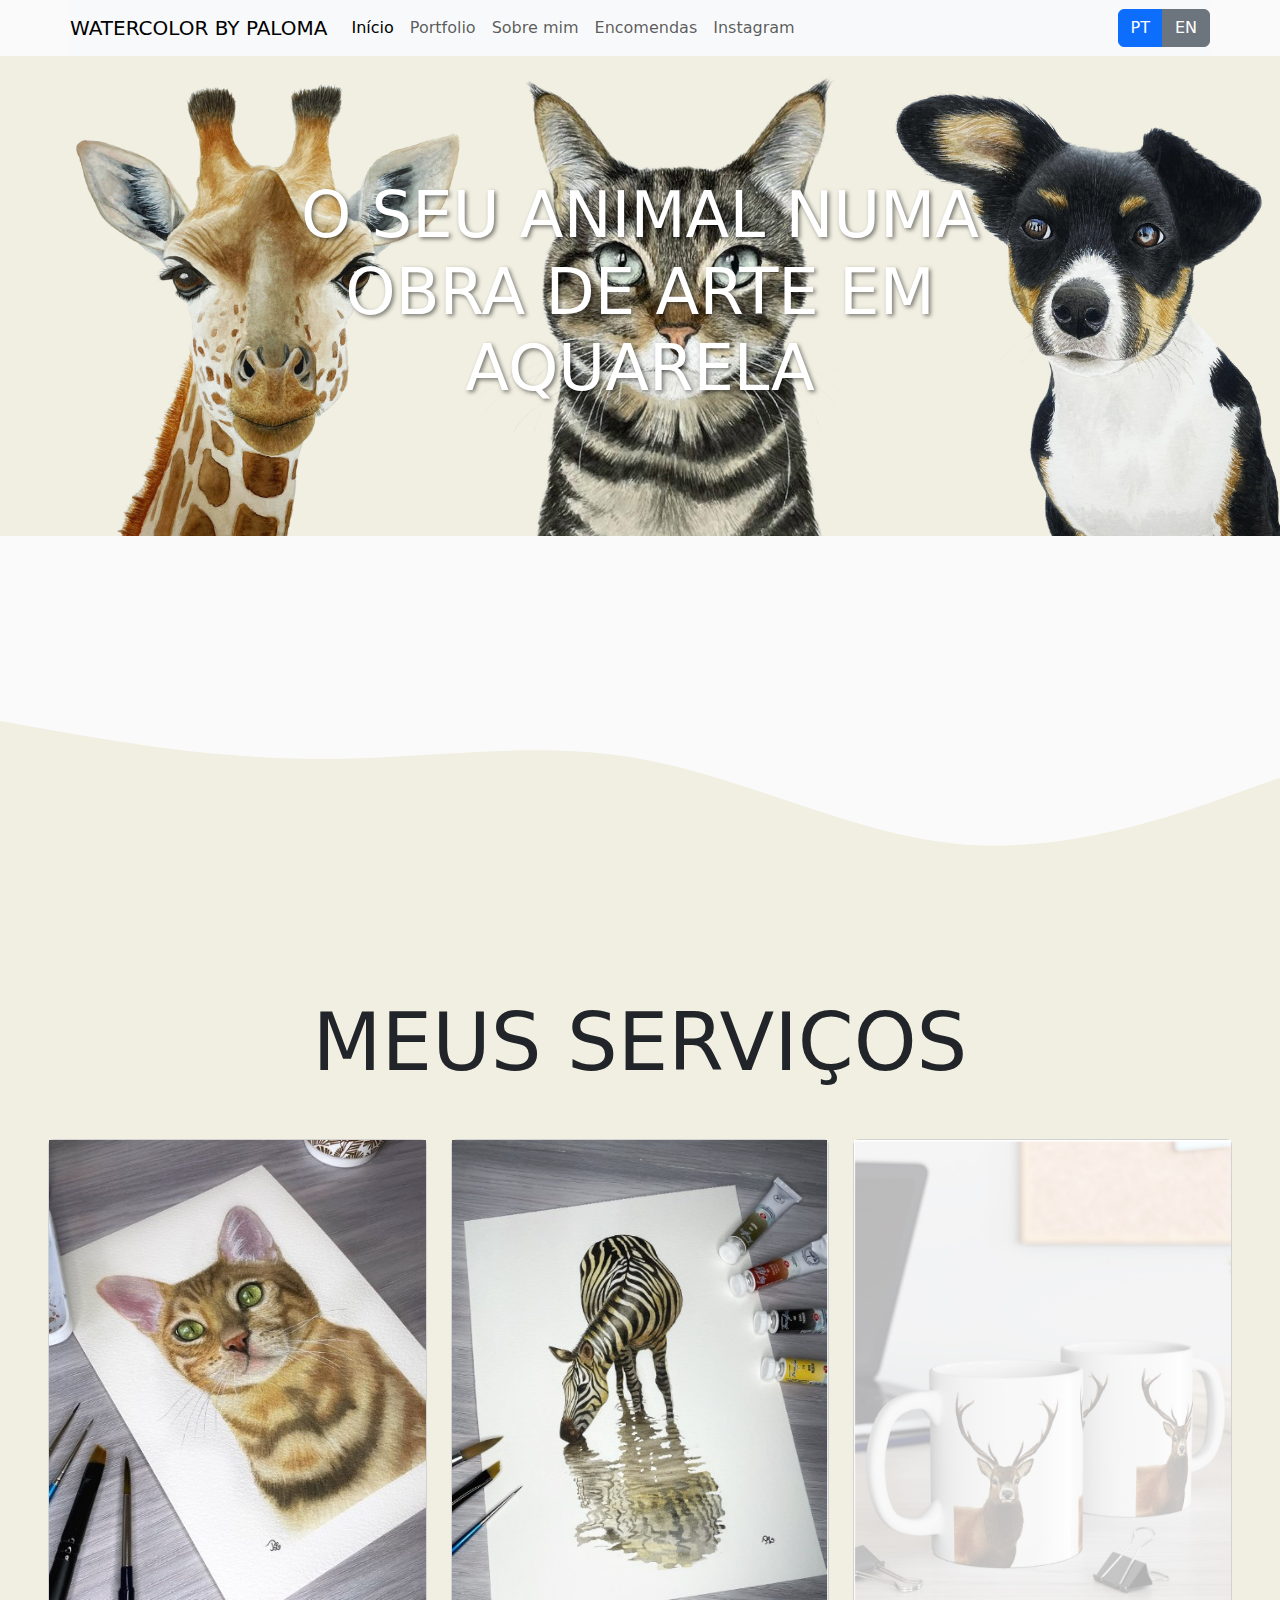
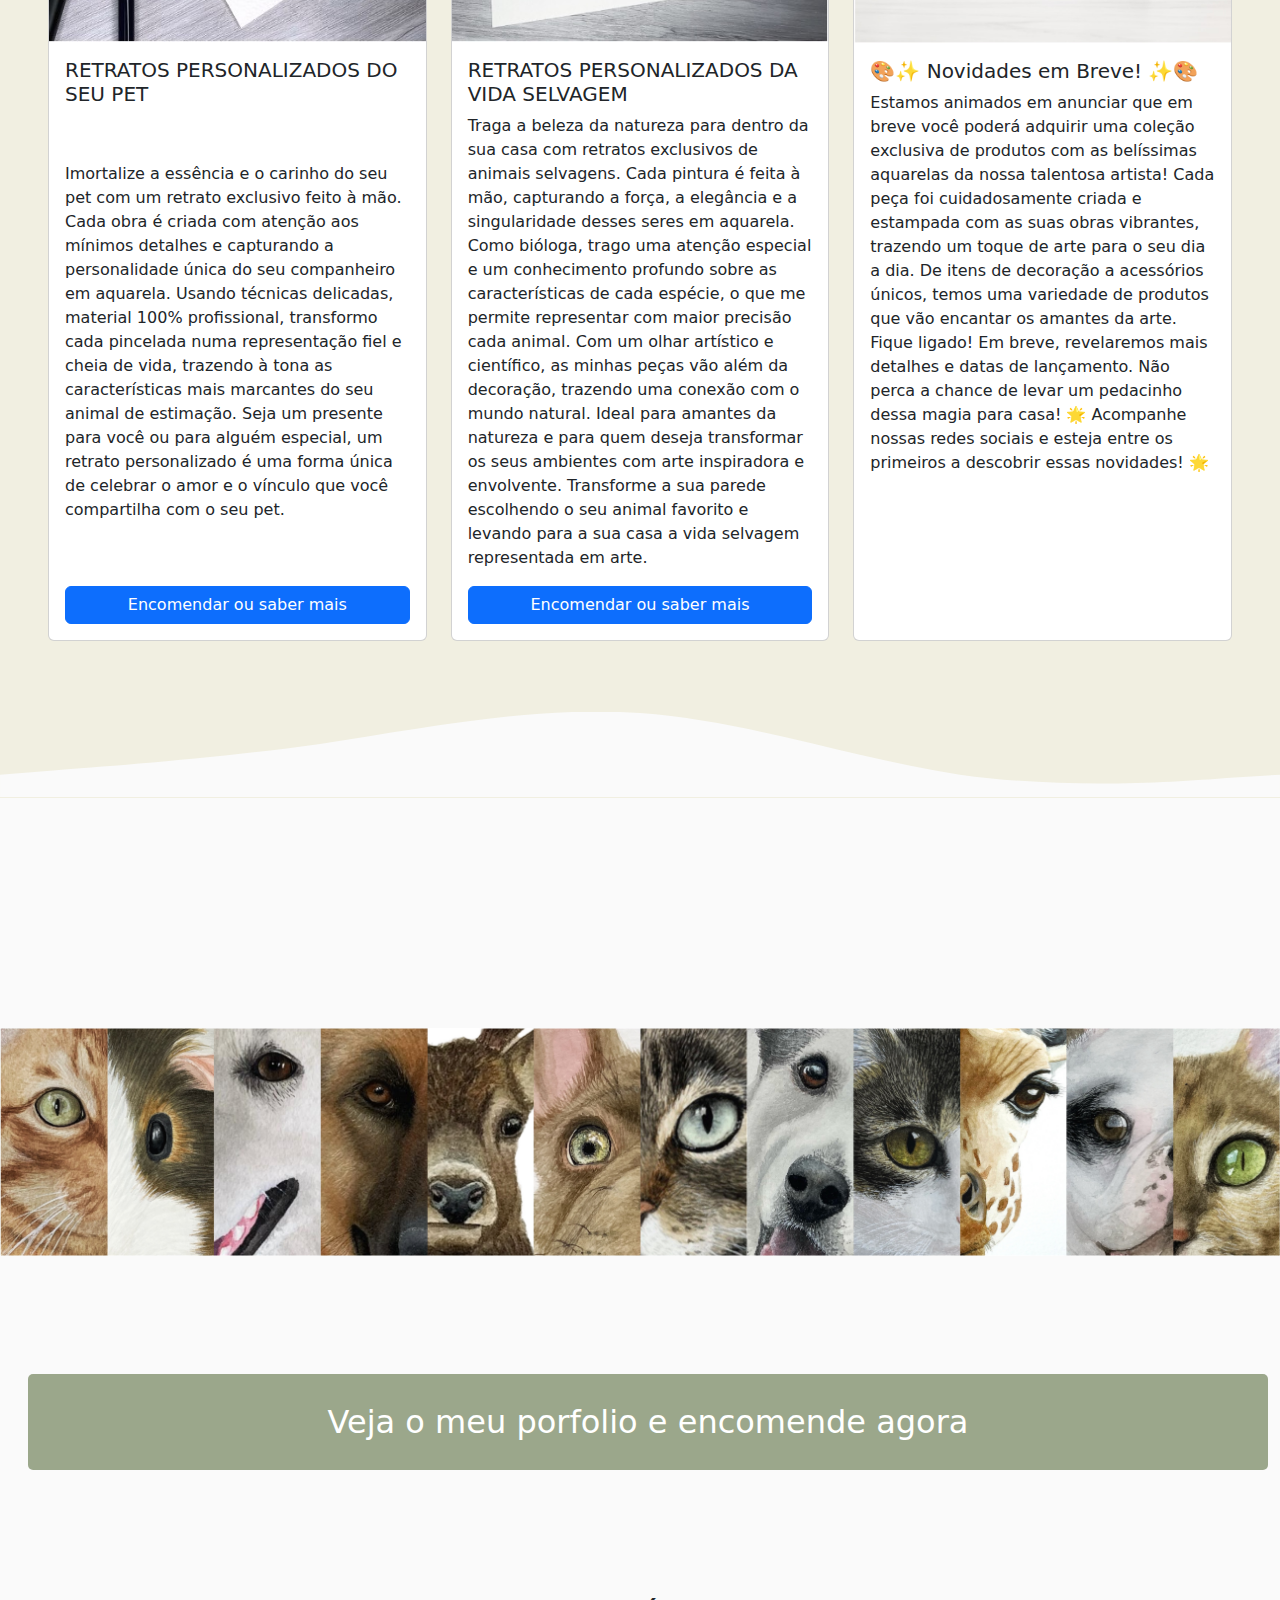
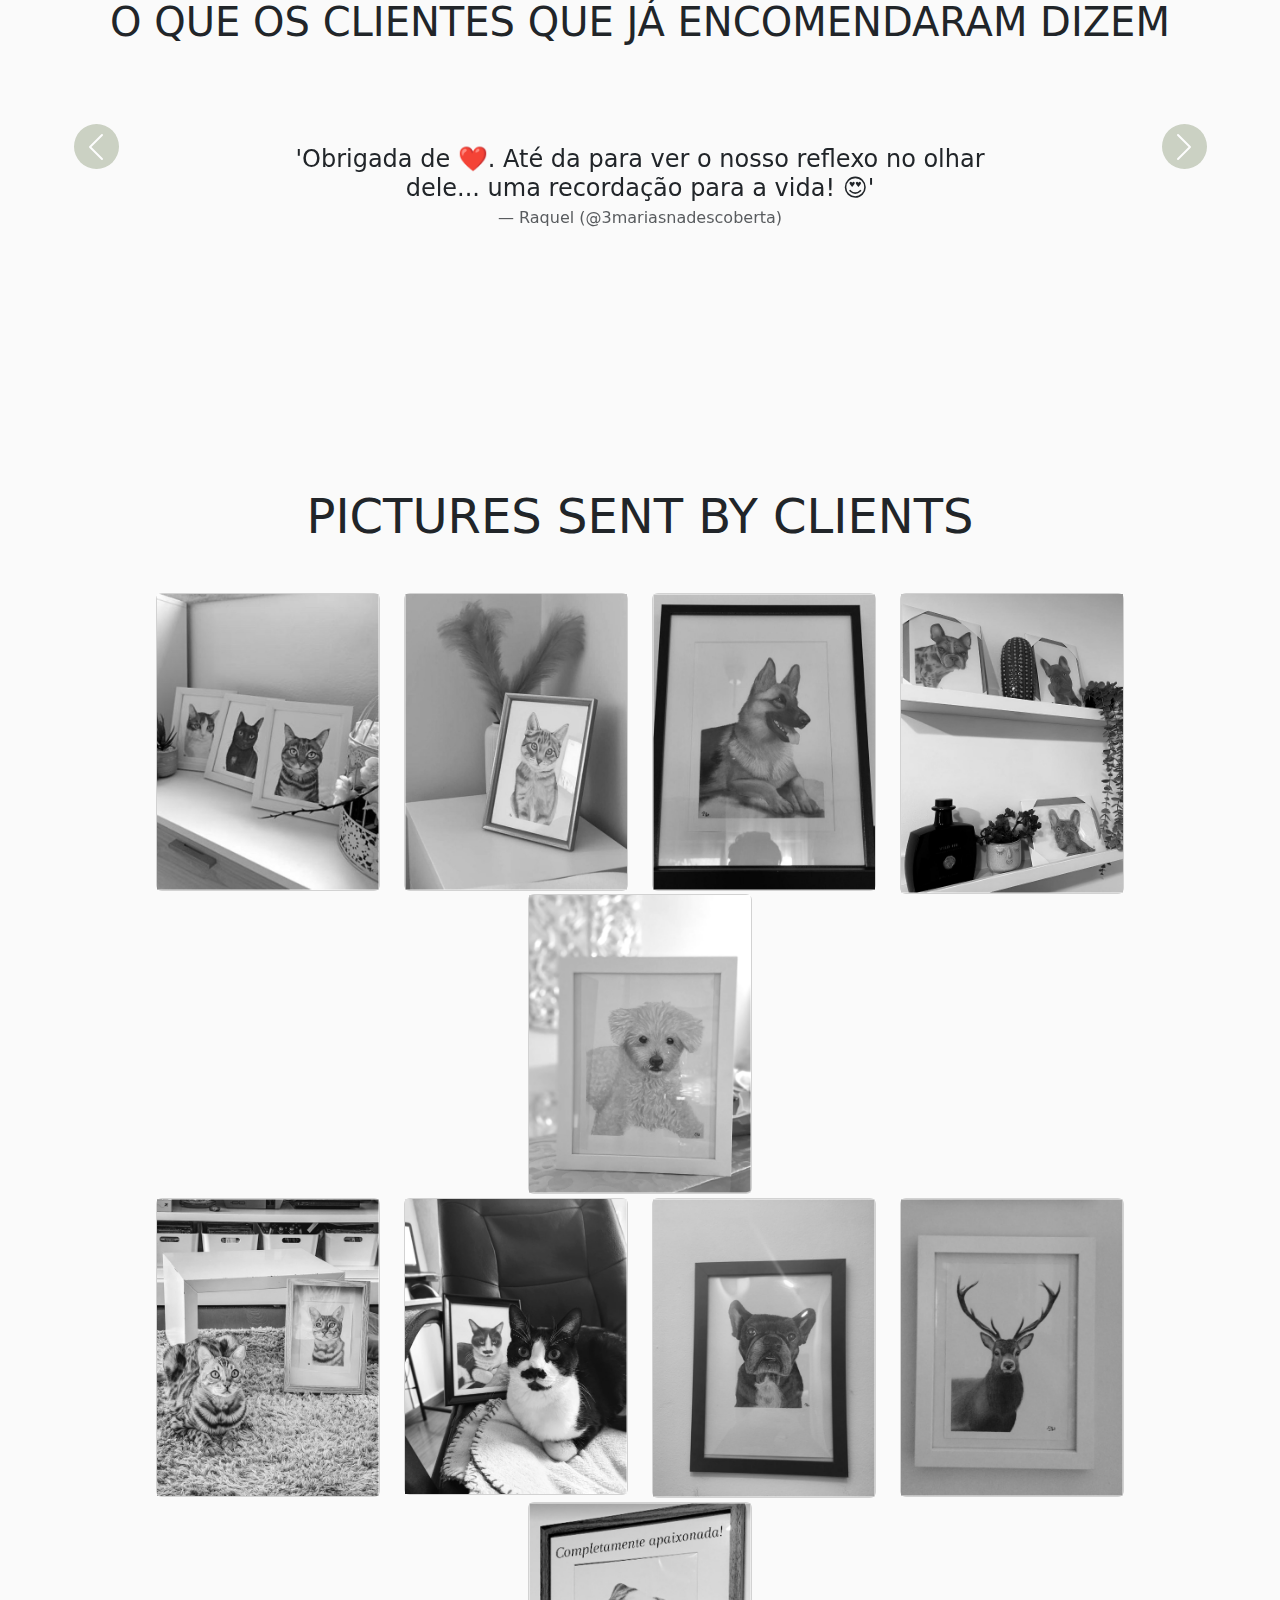
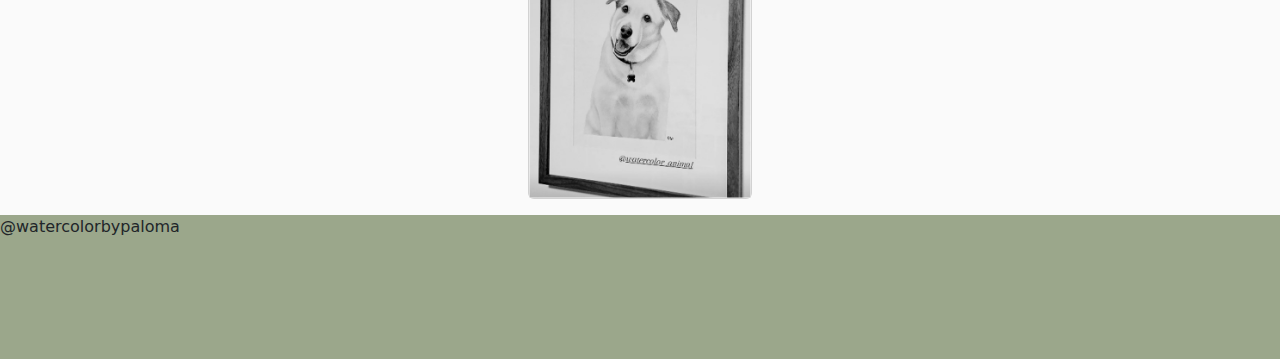
==== commit 039baf3f: "Multiple fixes" ====
--- a/index.html
+++ b/index.html
@@ -11,9 +11,8 @@
 </head>
 
 <body>
-    <nav class="navbar navbar-expand-lg navbar-light bg-light">
-        <div class="container" style="height: 9rem;">
-            <a class="navbar-brand" href="#">WATERCOLOR BY PALOMA</a>
+    <nav class="container navbar navbar-expand-lg navbar-light bg-light">
+            <a class="navbar-brand" href="/index.html">WATERCOLOR BY PALOMA</a>
             <button class="navbar-toggler" type="button" data-bs-toggle="collapse" data-bs-target="#navbarNav"
                 aria-controls="navbarNav" aria-expanded="false" aria-label="Toggle navigation">
                 <span class="navbar-toggler-icon"></span>
@@ -21,7 +20,7 @@
             <div class="collapse navbar-collapse just" id="navbarNav">
                 <ul class="navbar-nav">
                     <li class="nav-item">
-                        <a class="nav-link navigation-link" href="/index.html" data-language="home-page">commissions</a>
+                        <a class="nav-link navigation-link active" href="/index.html" data-language="home-page">commissions</a>
                     </li>
                     <li class="nav-item">
                         <a class="nav-link navigation-link" href="/portfolio.html">Portfolio</a>
@@ -36,14 +35,13 @@
                         <a class="nav-link" target="_blank" href="https://www.instagram.com/watercolor_animal/">Instagram</a>
                     </li>
                 </ul>
-            </div>
-            <div style="display: flex; gap: 10px;">
-                <div class="btn-group" role="group" aria-label="Language switch">
-                    <button type="button" class="btn btn-primary" id="btn-pt">PT</button>
-                    <button type="button" class="btn btn-secondary" id="btn-en">EN</button>
-                </div>
-            </div>
-        </div>
+                <div style="text-align: center;margin-left: auto;">
+                    <div class="btn-group" role="group" aria-label="Language switch">
+                        <button type="button" class="btn btn-primary" id="btn-pt">PT</button>
+                        <button type="button" class="btn btn-secondary" id="btn-en">EN</button>
+                    </div>
+                </div>
+            </div>
     </nav>
 
     <div class="container-hero-section">
@@ -53,8 +51,6 @@
             </div>
         </div>
     </div>
-
-    <!-- <div id="wave"></div> -->
 
     <div id="wave-top">
         <svg xmlns="http://www.w3.org/2000/svg" viewBox="0 0 1440 320">
--- a/index-style.css
+++ b/index-style.css
@@ -351,4 +351,37 @@
     white-space: normal; /* permite quebra de linha */
     overflow-wrap: break-word; /* quebra o texto em palavras */
     text-align: center; /* alinha o texto no centro */
-  }+  }
+
+.img-paloma, .img-douglas, .img-franklyn, .img-gaia {
+    opacity: 0.3;
+    transition: opacity 0.5s ease;
+}
+
+.carousel-item.active .img-paloma {
+    opacity: 1;
+}
+
+.carousel-item.active .img-douglas {
+    opacity: 1;
+}
+
+.carousel-item.active .img-franklyn {
+    opacity: 1;
+}
+
+.carousel-item.active .img-gaia {
+    opacity: 1;
+}
+
+.img-paloma {
+    opacity: 1;
+}
+
+.navbar-nav{
+    text-align: center;
+}
+
+
+
+
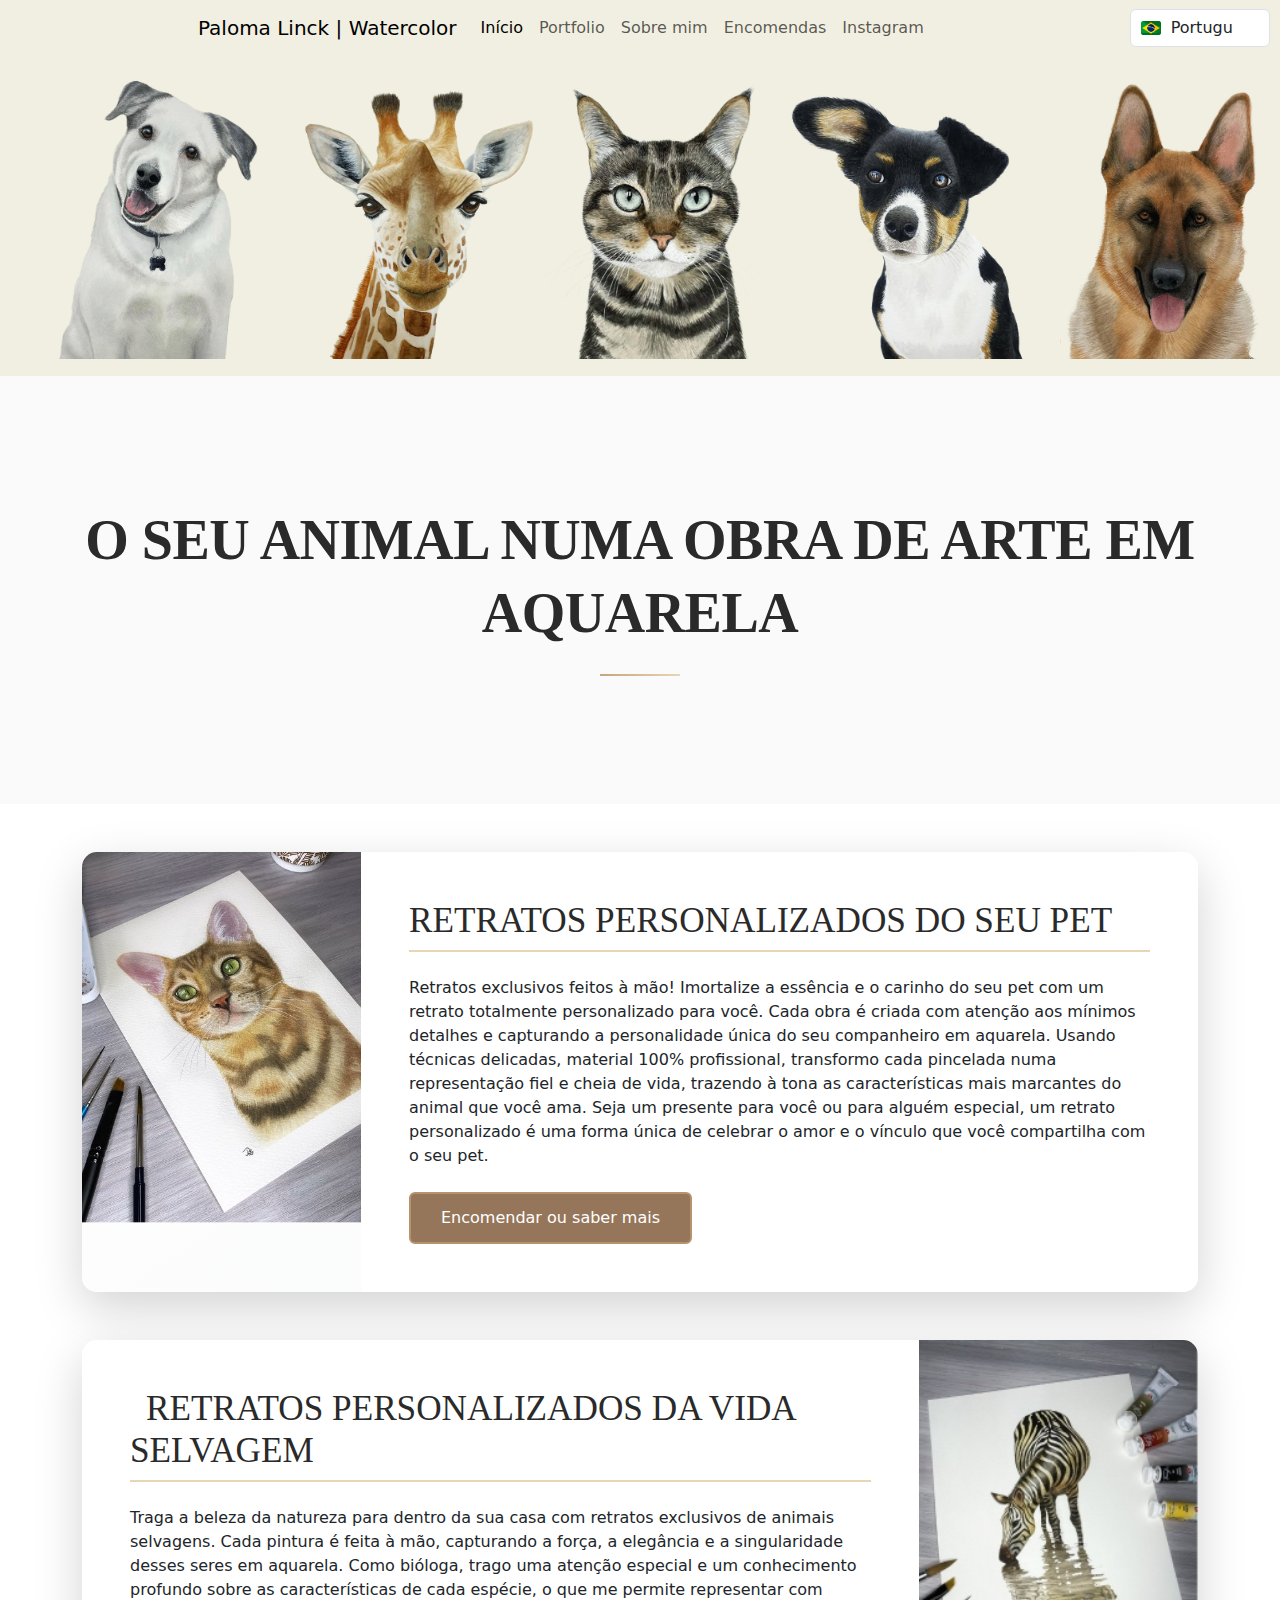
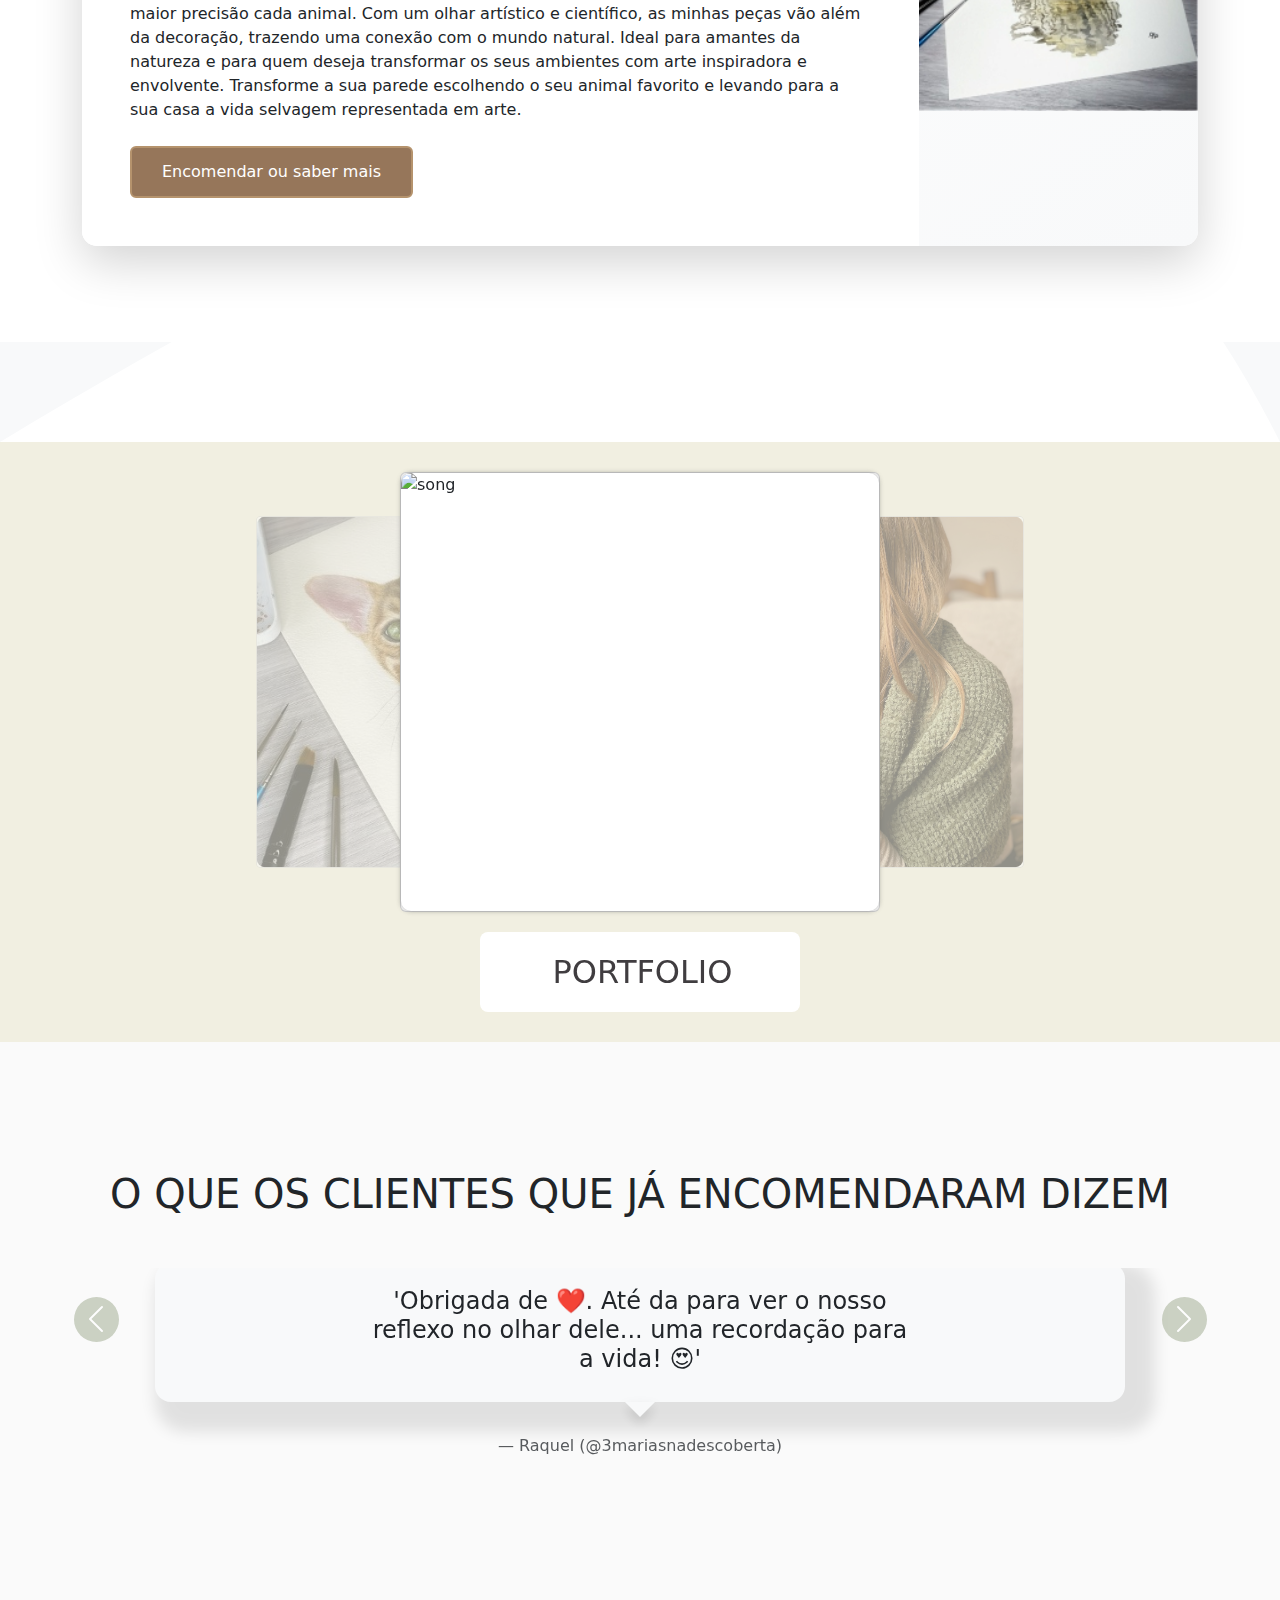
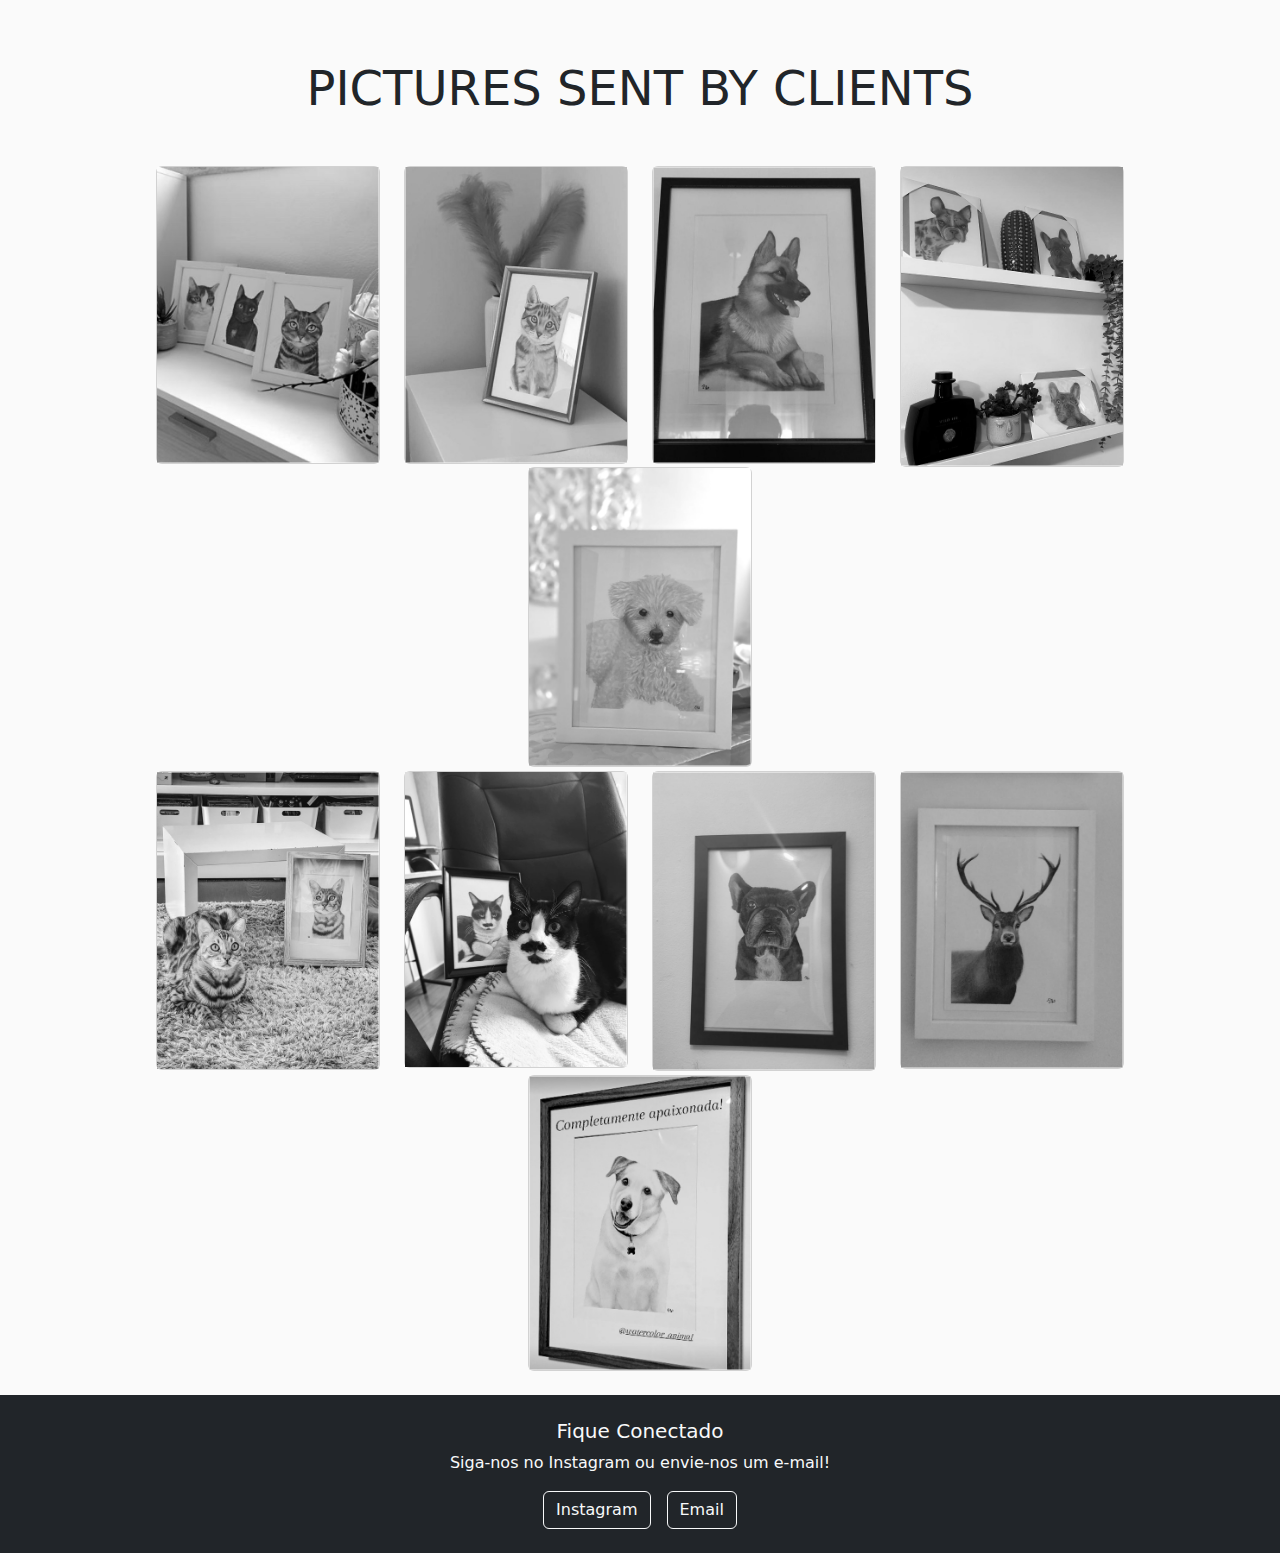
==== commit 77e915b6: "Index fix" ====
--- a/index.html
+++ b/index.html
@@ -4,15 +4,20 @@
 <head>
     <meta charset="UTF-8">
     <meta name="viewport" content="width=device-width, initial-scale=1.0">
-    <title>WATERCOLOR BY PALOMA</title>
+    <title>Paloma Linck | Watercolor</title>
     <link href="https://cdn.jsdelivr.net/npm/bootstrap@5.3.3/dist/css/bootstrap.min.css" rel="stylesheet"
         integrity="sha384-QWTKZyjpPEjISv5WaRU9OFeRpok6YctnYmDr5pNlyT2bRjXh0JMhjY6hW+ALEwIH" crossorigin="anonymous">
-    <link rel="stylesheet" href="index-style.css" />
+    <link rel="stylesheet" href="style.css" />
+    <style>
+        @import url("https://fonts.googleapis.com/css2?family=Baloo+2&display=swap");
+    </style>
+
 </head>
 
 <body>
-    <nav class="container navbar navbar-expand-lg navbar-light bg-light">
-            <a class="navbar-brand" href="/index.html">WATERCOLOR BY PALOMA</a>
+    <div class="nav-holder">
+        <nav class="container navbar navbar-expand-lg navbar-light">
+            <a class="navbar-brand" href="/index.html">Paloma Linck | Watercolor</a>
             <button class="navbar-toggler" type="button" data-bs-toggle="collapse" data-bs-target="#navbarNav"
                 aria-controls="navbarNav" aria-expanded="false" aria-label="Toggle navigation">
                 <span class="navbar-toggler-icon"></span>
@@ -20,7 +25,8 @@
             <div class="collapse navbar-collapse just" id="navbarNav">
                 <ul class="navbar-nav">
                     <li class="nav-item">
-                        <a class="nav-link navigation-link active" href="/index.html" data-language="home-page">commissions</a>
+                        <a class="nav-link navigation-link active" href="/index.html"
+                            data-language="home-page">commissions</a>
                     </li>
                     <li class="nav-item">
                         <a class="nav-link navigation-link" href="/portfolio.html">Portfolio</a>
@@ -29,87 +35,128 @@
                         <a class="nav-link navigation-link" href="/about.html" data-language="about_me">about_me</a>
                     </li>
                     <li class="nav-item">
-                        <a class="nav-link navigation-link" href="/commissions.html" data-language="commissions">commissions</a>
+                        <a class="nav-link navigation-link" href="/commissions.html"
+                            data-language="commissions">commissions</a>
                     </li>
                     <li class="nav-item">
-                        <a class="nav-link" target="_blank" href="https://www.instagram.com/watercolor_animal/">Instagram</a>
+                        <a class="nav-link" target="_blank"
+                            href="https://www.instagram.com/watercolor_animal/">Instagram</a>
                     </li>
                 </ul>
-                <div style="text-align: center;margin-left: auto;">
-                    <div class="btn-group" role="group" aria-label="Language switch">
-                        <button type="button" class="btn btn-primary" id="btn-pt">PT</button>
-                        <button type="button" class="btn btn-secondary" id="btn-en">EN</button>
-                    </div>
-                </div>
-            </div>
-    </nav>
-
-    <div class="container-hero-section">
-        <div class="hero-section">
-            <div class="container">
-                <h1 class="display-4" data-translate-key="header" data-language="animal_masterpiece">YOUR ANIMAL IN A WATERCOLOR MASTERPIECE</h1>
+            </div>
+        </nav>
+        <div style="text-align: center;margin-right: 10px;  ">
+            <div class="dropdown">
+                <select class="form-select" aria-label="Language switch" style="padding-left: 40px; background-image: url('img/pt-flag.png'); 
+                               background-repeat: no-repeat; background-position: left 10px center; 
+                               background-size: 20px;">
+                    <option value="pt" id="btn-pt" data-flag="img/pt-flag.png">Português</option>
+                    <option value="en" id="btn-en" data-flag="img/en-flag.png">English</option>
+                </select>
             </div>
         </div>
     </div>
 
-    <div id="wave-top">
-        <svg xmlns="http://www.w3.org/2000/svg" viewBox="0 0 1440 320">
-            <path fill="#f1efe1" fill-opacity="1"
-                d="M0,64L60,74.7C120,85,240,107,360,106.7C480,107,600,85,720,106.7C840,128,960,192,1080,202.7C1200,213,1320,171,1380,149.3L1440,128L1440,320L1380,320C1320,320,1200,320,1080,320C960,320,840,320,720,320C600,320,480,320,360,320C240,320,120,320,60,320L0,320Z">
-            </path>
-        </svg>
+    <div class="container-hero-section hero-section"></div>
+    <h1 class="display-4" data-translate-key="header" data-language="animal_masterpiece"></h1>
+
+    <section class="aquarela-services">
+        <div class="container py-5">
+            <div class="service-card card-horizontal mb-5 shadow-lg">
+                <div class="row g-0">
+                    <div class="col-md-3">
+                        <img src="img/petportrait.jpg" class="img-fluid" alt="Retrato de Pet">
+                    </div>
+                    <div class="col-md-9 card-content">
+                        <div class="card-body p-4 p-lg-5">
+                            <h3 class="card-title mb-4">
+                                <span data-language="personalized_portraits_your_pet"></span>
+                            </h3>
+                            <p class="card-text mb-4" data-language="personalized_portraits_your_pet_description"></p>
+                            <a href="commissions.html" class="btn btn-aquarela" data-language="order_find_out_more"></a>
+                        </div>
+                    </div>
+                </div>
+            </div>
+            <div class="service-card card-horizontal mb-5 shadow-lg">
+                <div class="row g-0">
+                    <div class="col-md-3 order-md-2">
+                        <img src="img/wildlifeportrait.jpg" class="img-fluid" alt="Vida Selvagem">
+                    </div>
+                    <div class="col-md-9 card-content order-md-1">
+                        <div class="card-body p-4 p-lg-5">
+                            <h3 class="card-title mb-4">
+                                <i class="fas fa-feather me-3"></i>
+                                <span data-language="personalized_portraits_wildlife"></span>
+                            </h3>
+                            <p class="card-text mb-4" data-language="personalized_portraits_wildlife_description"></p>
+                            <a href="commissions.html" class="btn btn-aquarela" data-language="order_find_out_more"></a>
+                        </div>
+                    </div>
+                </div>
+            </div>
+        </div>
+
+        <div class="divider-bottom">
+            <svg viewBox="0 0 100 100" preserveAspectRatio="none">
+                <path fill="#f8f9fa" d="M0,0 C20,40 50,30 100,0 L100,100 L0,100 Z" />
+            </svg>
+        </div>
+    </section>
+
+    <!-- <div class="container-fluid py-5 all-animals" style="overflow: hidden;"></div>
+
+    <div class="container-fluid text-center">
+        <a href="/portfolio.html" class="btn-secondary ms-3 btn-enquire-portfolio"
+            data-language="check_portfolio_enquire">Check my portfolio and know
+            how to enquire</a>
+    </div> -->
+
+    <div class="container-holder">
+        <div class="container-all">
+            <input type="radio" name="slider" id="item-1" checked>
+            <input type="radio" name="slider" id="item-2">
+            <input type="radio" name="slider" id="item-3">
+            <div class="cards">
+                <label class="card" for="item-1" id="song-1">
+                    <img src="img/portfolio/el_maestro.JPG" alt="song">
+                </label>
+                <label class="card" for="item-2" id="song-2">
+                    <img src="img/paloma.jpg" alt="song">
+                </label>
+                <label class="card" for="item-3" id="song-3">
+                    <img src="img/petportrait.jpg" alt="song">
+                </label>
+            </div>
+            <div class="player">
+                <div class="upper-part">
+                    <div class="info-area" id="test">
+                        <label class="song-info" id="song-info-1">
+                            <a href="portfolio.html" data-language="all-portfolio"></a>
+                        </label>
+                        <label class="song-info" id="song-info-2">
+                            <a href="portfolio.html" data-language="about_me"></a>
+                        </label>
+                        <label class="song-info" id="song-info-3">
+                            <a href="portfolio.html" data-language="commissions"></a>
+                        </label>
+                    </div>
+                </div>
+            </div>
+        </div>
     </div>
-    <div class="p-5 my-services">
-        <h2 class="text-center mb-5" style="font-size: 5rem;" data-language="my_services">MY SERVICES</h2>
-        <div class="row">
-            <div class="col-md-4">
-                <div class="card service-card h-100" >
-                    <img src="img/petportrait.jpg" alt="Pet Portraits">
-                    <div class="card-body" style="display: flex;flex-direction: column;justify-content: space-between;">
-                        <h5 class="card-title" data-language="personalized_portraits_your_pet">personalized_portraits_your_pet</h5>
-                        <p class="card-text" data-language="personalized_portraits_your_pet_description">personalized_portraits_your_pet_description</p>
-                        <a href="#" class="btn btn-primary" data-language="order_find_out_more">Encomendar ou saber mais</a>
-                    </div>
-                </div>
-            </div>
-            <div class="col-md-4">
-                <div class="card service-card h-100">
-                    <img src="img/wildlifeportrait.jpg" alt="Commercial Portraits">
-                    <div class="card-body" style="display: flex;flex-direction: column;justify-content: space-between;">
-                        <h5 class="card-title" data-language="personalized_portraits_wildlife">personalized_portraits_wildlife</h5>
-                        <p class="card-text" data-language="personalized_portraits_wildlife_description">personalized_portraits_wildlife_description</p>
-                        <a href="#" class="btn btn-primary" data-language="order_find_out_more">Encomendar ou saber mais</a>
-                    </div>
-                </div>
-            </div>
-            <div class="col-md-4">
-                <div class="card service-card h-100">
-                    <img src="img/comming-soon.jpg" alt="Learn to Draw">
-                    <div class="card-body">
-                        <h5 class="card-title" data-language="news_comming_soon">news_comming_soon</h5>
-                        <p class="card-text" data-language="news_comming_soon_description">news_comming_soon</p>
-                    </div>
-                </div>
-            </div>
-        </div>
-    </div>
-    <div class="wave-container"></div>
-
-    <div class="container-fluid py-5 all-animals" style="overflow: hidden;"></div>
-
-    <div class="container-fluid text-center">
-        <a href="/portfolio.html" class="btn-secondary ms-3 btn-enquire-portfolio" data-language="check_portfolio_enquire">Check my portfolio and know
-            how to enquire</a>
-    </div>
 
     <div id="carouselExampleControls" class="carousel slide" data-bs-ride="carousel" style="margin-top: 10%">
-        <h2 class="text-center fs-1" style="margin: 50px 0;" data-language="what_client_say">WHAT MY COMMISSION CLIENTS SAY</h2>
+        <h2 class="text-center fs-1" style="margin: 50px 0;" data-language="what_client_say">WHAT MY COMMISSION CLIENTS
+            SAY</h2>
         <div class="carousel-inner">
 
             <div class="carousel-item active">
                 <div class="d-flex justify-content-center align-items-center" style="height: 200px;">
                     <div class="text-center">
-                        <p class="mb-1 fs-1 comment" data-language="3maria_comment"></p>
+                        <div class="speech-bubble">
+                            <p class="mb-1 fs-1 comment" data-language="3maria_comment"></p>
+                        </div>
                         <p class="text-muted">— Raquel (@3mariasnadescoberta)</p>
                     </div>
                 </div>
@@ -118,7 +165,9 @@
             <div class="carousel-item">
                 <div class="d-flex justify-content-center align-items-center" style="height: 200px;">
                     <div class="text-center">
-                        <p class="mb-1 fs-1 comment" data-language="jessica_dias_comment"></p>
+                        <div class="speech-bubble">
+                            <p class="mb-1 fs-1 comment" data-language="jessica_dias_comment"></p>
+                        </div>
                         <p class="text-muted">— Jéssica Dias (@jessapdias)</p>
                     </div>
                 </div>
@@ -127,7 +176,9 @@
             <div class="carousel-item">
                 <div class="d-flex justify-content-center align-items-center" style="height: 200px;">
                     <div class="text-center">
-                        <p class="mb-1 fs-1 comment" data-language="filo_duarte_comment"></p>
+                        <div class="speech-bubble">
+                            <p class="mb-1 fs-1 comment" data-language="filo_duarte_comment"></p>
+                        </div>
                         <p class="text-muted">— Filomena Duarte (@filoduarte)</p>
                     </div>
                 </div>
@@ -136,7 +187,9 @@
             <div class="carousel-item">
                 <div class="d-flex justify-content-center align-items-center" style="height: 200px;">
                     <div class="text-center">
-                        <p class="mb-1 fs-1 comment" data-language="filo_duarte_comment2"></p>
+                        <div class="speech-bubble">
+                            <p class="mb-1 fs-1 comment" data-language="filo_duarte_comment2"></p>
+                        </div>
                         <p class="text-muted">— Filomena Duarte (@filoduarte)</p>
                     </div>
                 </div>
@@ -145,7 +198,9 @@
             <div class="carousel-item">
                 <div class="d-flex justify-content-center align-items-center" style="height: 200px;">
                     <div class="text-center">
-                        <p class="mb-1 fs-1 comment" data-language="maria_joao_comment"></p>
+                        <div class="speech-bubble">
+                            <p class="mb-1 fs-1 comment" data-language="maria_joao_comment"></p>
+                        </div>
                         <p class="text-muted">— Maria João Luz - (@mariajoaoluzz)</p>
                     </div>
                 </div>
@@ -154,7 +209,9 @@
             <div class="carousel-item">
                 <div class="d-flex justify-content-center align-items-center" style="height: 200px;">
                     <div class="text-center">
-                        <p class="mb-1 fs-1 comment" data-language="maria_batista_comment"></p>
+                        <div class="speech-bubble">
+                            <p class="mb-1 fs-1 comment" data-language="maria_batista_comment"></p>
+                        </div>
                         <p class="text-muted">— Maria João Batista - (@maria_joao_batista)</p>
                     </div>
                 </div>
@@ -163,7 +220,9 @@
             <div class="carousel-item">
                 <div class="d-flex justify-content-center align-items-center" style="height: 200px;">
                     <div class="text-center">
-                        <p class="mb-1 fs-1 comment" data-language="kesia_comment"></p>
+                        <div class="speech-bubble">
+                            <p class="mb-1 fs-1 comment" data-language="kesia_comment"></p>
+                        </div>
                         <p class="text-muted">— Kesia - (@kesia.cuarelas)</p>
                     </div>
                 </div>
@@ -172,70 +231,86 @@
             <div class="carousel-item">
                 <div class="d-flex justify-content-center align-items-center" style="height: 200px;">
                     <div class="text-center">
-                        <p class="mb-1 fs-1 comment" data-language="ana_comment"></p>
+                        <div class="speech-bubble">
+                            <p class="mb-1 fs-1 comment" data-language="ana_comment"></p>
+                        </div>
                         <p class="text-muted">— Ana Figueiredo - (@anambfigueiredo)</p>
                     </div>
                 </div>
             </div>
-            
-            <div class="carousel-item">
-                <div class="d-flex justify-content-center align-items-center" style="height: 200px;">
-                    <div class="text-center">
-                        <p class="mb-1 fs-1 comment" data-language="patricia_comment"></p>
+
+            <div class="carousel-item">
+                <div class="d-flex justify-content-center align-items-center" style="height: 200px;">
+                    <div class="text-center">
+                        <div class="speech-bubble">
+                            <p class="mb-1 fs-1 comment" data-language="patricia_comment"></p>
+                        </div>
                         <p class="text-muted">— Patrícia Silva - (@sofia.vicente300)</p>
                     </div>
                 </div>
             </div>
-            
-            <div class="carousel-item">
-                <div class="d-flex justify-content-center align-items-center" style="height: 200px;">
-                    <div class="text-center">
-                        <p class="mb-1 fs-1 comment" data-language="salvador_comment"></p>
+
+            <div class="carousel-item">
+                <div class="d-flex justify-content-center align-items-center" style="height: 200px;">
+                    <div class="text-center">
+                        <div class="speech-bubble">
+                            <p class="mb-1 fs-1 comment" data-language="salvador_comment"></p>
+                        </div>
                         <p class="text-muted">— Salvador da Silva - (@salvatoretheseeker)</p>
                     </div>
                 </div>
             </div>
-            
-            <div class="carousel-item">
-                <div class="d-flex justify-content-center align-items-center" style="height: 200px;">
-                    <div class="text-center">
-                        <p class="mb-1 fs-1 comment" data-language="joana_comment"></p>
+
+            <div class="carousel-item">
+                <div class="d-flex justify-content-center align-items-center" style="height: 200px;">
+                    <div class="text-center">
+                        <div class="speech-bubble">
+                            <p class="mb-1 fs-1 comment" data-language="joana_comment"></p>
+                        </div>
                         <p class="text-muted">— Joana Monteiro - (@joana_martinho_monteiro)</p>
                     </div>
                 </div>
             </div>
-            
-            <div class="carousel-item">
-                <div class="d-flex justify-content-center align-items-center" style="height: 200px;">
-                    <div class="text-center">
-                        <p class="mb-1 fs-1 comment" data-language="cristovao_comment"></p>
+
+            <div class="carousel-item">
+                <div class="d-flex justify-content-center align-items-center" style="height: 200px;">
+                    <div class="text-center">
+                        <div class="speech-bubble">
+                            <p class="mb-1 fs-1 comment" data-language="cristovao_comment"></p>
+                        </div>
                         <p class="text-muted">— Cristóvão Belperin - (@cristovao.lb)</p>
                     </div>
                 </div>
             </div>
-            
-            <div class="carousel-item">
-                <div class="d-flex justify-content-center align-items-center" style="height: 200px;">
-                    <div class="text-center">
-                        <p class="mb-1 fs-1 comment" data-language="eunice_comment"></p>
+
+            <div class="carousel-item">
+                <div class="d-flex justify-content-center align-items-center" style="height: 200px;">
+                    <div class="text-center">
+                        <div class="speech-bubble">
+                            <p class="mb-1 fs-1 comment" data-language="eunice_comment"></p>
+                        </div>
                         <p class="text-muted">— Eunice Fonseca - (@eunicejesusfonseca)</p>
                     </div>
                 </div>
             </div>
-            
-            <div class="carousel-item">
-                <div class="d-flex justify-content-center align-items-center" style="height: 200px;">
-                    <div class="text-center">
-                        <p class="mb-1 fs-1 comment" data-language="fernanco_comment"></p>
+
+            <div class="carousel-item">
+                <div class="d-flex justify-content-center align-items-center" style="height: 200px;">
+                    <div class="text-center">
+                        <div class="speech-bubble">
+                            <p class="mb-1 fs-1 comment" data-language="fernanco_comment"></p>
+                        </div>
                         <p class="text-muted">— Fernando Gonçalves - (@fdgoncal)</p>
                     </div>
                 </div>
             </div>
-            
-            <div class="carousel-item">
-                <div class="d-flex justify-content-center align-items-center" style="height: 200px;">
-                    <div class="text-center">
-                        <p class="mb-1 fs-1 comment" data-language="alexandra_comment"></p>
+
+            <div class="carousel-item">
+                <div class="d-flex justify-content-center align-items-center" style="height: 200px;">
+                    <div class="text-center">
+                        <div class="speech-bubble">
+                            <p class="mb-1 fs-1 comment" data-language="alexandra_comment"></p>
+                        </div>
                         <p class="text-muted">— Alexandra Lopes - (@shanalopes21)</p>
                     </div>
                 </div>
@@ -334,8 +409,20 @@
             </div>
         </div>
     </div>
-    <footer id="main-footer">
-        @watercolorbypaloma
+
+    <footer class="bg-dark text-light py-4 mt-4">
+        <div class="container text-center">
+            <h5 data-language="stay_connected"></h5>
+            <p data-language="follow_or_send_message"></p>
+            <div class="d-flex justify-content-center gap-3">
+                <a href="https://www.instagram.com/watercolor_animal/" target="_blank" class="btn btn-outline-light">
+                    <i class="bi bi-instagram"></i> Instagram
+                </a>
+                <a href="mailto:watercoloranimal.bypl@gmail.com" class="btn btn-outline-light">
+                    <i class="bi bi-envelope"></i> Email
+                </a>
+            </div>
+        </div>
     </footer>
 
     <script src="https://cdn.jsdelivr.net/npm/@popperjs/core@2.11.8/dist/umd/popper.min.js"
@@ -345,7 +432,7 @@
         integrity="sha384-0pUGZvbkm6XF6gxjEnlmuGrJXVbNuzT9qBBavbLwCsOGabYfZo0T0to5eqruptLy"
         crossorigin="anonymous"></script>
 
-        <script src="/script.js"></script>
+    <script src="/script.js"></script>
 
 </body>
 
--- a/style.css
+++ b/style.css
@@ -0,0 +1,762 @@
+body {
+    background-color: #fafafa;
+}
+
+.nav-holder {
+    background: #f1efe1;
+    display: flex;
+    align-items: center;
+}
+
+.container.navbar.navbar-expand-lg.navbar-light {
+    justify-content: center !important;
+}
+
+.container.navbar.navbar-expand-lg.navbar-light .navbar-collapse {
+    flex-grow: 0;
+}
+
+.container-hero-section {
+    background: #f1efe1;
+}
+
+.hero-section {
+    background-image: url(img/fundocabecalho.png);
+    background-size: contain;
+    background-repeat: repeat-x;
+    background-position: center;
+    text-align: center;
+    min-height: 20rem;
+}
+
+.hero-section>.container {
+    display: flex;
+    align-items: center;
+    justify-content: center;
+}
+
+.hero-section h1 {
+    font-size: 4rem;
+    color: white;
+    text-shadow: 2px 2px 4px rgba(0, 0, 0, 0.5);
+    font-weight: 400;
+    width: 75%;
+}
+
+@import url('https://fonts.googleapis.com/css2?family=Playfair+Display:wght@700&family=Roboto:wght@300;400&display=swap');
+
+h1.display-4[data-translate-key="header"] {
+    font-family: 'Playfair Display', serif;
+    font-weight: 700;
+    color: #2a2a2a;
+    text-align: center;
+    position: relative;
+    line-height: 1.3;
+    letter-spacing: -0.5px;
+    text-transform: uppercase;
+}
+
+
+h1.display-4 {
+    margin: 8rem 0;
+}
+
+h1.display-4[data-translate-key="header"]:after {
+    content: "";
+    display: block;
+    width: 80px;
+    height: 2px;
+    background: linear-gradient(90deg, #c5a47e 0%, #e8d5b5 100%);
+    margin: 1.5rem auto 0;
+}
+
+
+@media (max-width: 768px) {
+    h1.display-4[data-translate-key="header"] {
+        font-size: 2.5rem;
+        padding: 0 1rem;
+    }
+}
+
+.aquarela-services {
+    background: #fff;
+    position: relative;
+}
+
+
+.container-holder {
+    height: 600px;
+    display: flex;
+    align-items: center;
+    justify-content: center;
+    padding: 30px 10px;
+    background-color: #F1EFE1;
+}
+
+.container-all input[type=radio] {
+    display: none;
+}
+
+.container-all .card {
+    position: absolute;
+    width: 60%;
+    height: 100%;
+    left: 0;
+    right: 0;
+    margin: auto;
+    transition: transform .4s ease;
+    cursor: pointer;
+}
+
+.container-all {
+    width: 100%;
+    max-width: 800px;
+    max-height: 600px;
+    height: 100%;
+    transform-style: preserve-3d;
+    display: flex;
+    justify-content: center;
+    flex-direction: column;
+    align-items: center;
+}
+
+.container-all .cards {
+    position: relative;
+    width: 100%;
+    height: 100%;
+    margin-bottom: 20px;
+}
+
+.container-all img {
+    width: 100%;
+    height: 100%;
+    border-radius: 10px;
+    object-fit: cover;
+}
+
+.container-all #item-1:checked~.cards #song-3,
+.container-all #item-2:checked~.cards #song-1,
+.container-all #item-3:checked~.cards #song-2 {
+    transform: translatex(-40%) scale(.8);
+    opacity: .4;
+    z-index: 0;
+}
+
+.container-all #item-1:checked~.cards #song-2,
+.container-all #item-2:checked~.cards #song-3,
+.container-all #item-3:checked~.cards #song-1 {
+    transform: translatex(40%) scale(.8);
+    opacity: .4;
+    z-index: 0;
+}
+
+.container-all #item-1:checked~.cards #song-1,
+.container-all #item-2:checked~.cards #song-2,
+.container-all #item-3:checked~.cards #song-3 {
+    transform: translatex(0) scale(1);
+    opacity: 1;
+    z-index: 1;
+
+    img {
+        box-shadow: 0px 0px 5px 0px rgba(81, 81, 81, 0.47);
+    }
+}
+
+.container-all .player {
+    background-color: #fff;
+    border-radius: 8px;
+    min-width: 320px;
+    padding: 16px 10px;
+}
+
+.container-all .upper-part {
+    position: relative;
+    display: flex;
+    align-items: center;
+    margin-bottom: 12px;
+    height: 36px;
+    overflow: hidden;
+}
+
+.container-all .play-icon {
+    margin-right: 10px;
+}
+
+.container-all .song-info {
+    width: calc(100% - 55px);
+    display: block;
+}
+
+.container-all .song-info a {
+    color: #403d40;
+    text-decoration: none;
+    text-transform: uppercase;
+    font-size: 2rem;
+}
+
+.container-all .sub-line {
+    display: flex;
+    justify-content: space-between;
+    width: 100%;
+}
+
+.container-all .subtitle,
+.container-all .time {
+    font-size: 12px;
+    line-height: 16px;
+    color: #c6c5c6;
+}
+
+.container-all .time {
+    font-size: 12px;
+    line-height: 16px;
+    color: #a5a5a5;
+    font-weight: 500;
+    margin-left: auto;
+}
+
+.container-all .progress-bar {
+    height: 3px;
+    width: 100%;
+    background-color: #e9efff;
+    border-radius: 2px;
+    overflow: hidden;
+}
+
+.container-all .progress {
+    display: block;
+    position: relative;
+    width: 60%;
+    height: 100%;
+    background-color: #2992dc;
+    border-radius: 6px;
+}
+
+.container-all .info-area {
+    width: 100%;
+    position: absolute;
+    top: 0;
+    left: 30px;
+    transition: transform .4s ease-in;
+    text-align: center;
+}
+
+.container-all #item-2:checked~.player #test {
+    transform: translateY(0);
+}
+
+.container-all #item-2:checked~.player #test {
+    transform: translateY(-50px);
+}
+
+.container-all #item-3:checked~.player #test {
+    transform: translateY(-100px);
+}
+
+.player{
+    cursor: pointer;
+}
+
+.player:hover {
+    background-color: #FFCF70;
+    color: white !important;
+    font-weight: bold;
+}
+
+.player:hover a{
+    color: white !important;
+    font-weight: bold;
+}
+
+.service-card {
+    border: none;
+    border-radius: 15px;
+    overflow: hidden;
+    transition: transform 0.3s ease;
+    background: linear-gradient(145deg, #ffffff, #f8f9fa);
+}
+
+.light {
+    background: #f1efe1;
+}
+
+a,
+a:hover {
+    text-decoration: none;
+    transition: color 0.3s ease-in-out;
+}
+
+#pageHeaderTitle {
+    margin: 2rem 0;
+    text-transform: uppercase;
+    text-align: center;
+    font-size: 2.5rem;
+}
+
+.speech-bubble {
+    position: relative;
+    background: #f8f9fa;
+    border-radius: 1rem;
+    padding: 1.5rem;
+    max-width: 80%;
+    margin: 0 auto 2rem;
+    box-shadow: 15px 15px 15px 15px rgba(0, 0, 0, 0.1)
+}
+
+.speech-bubble::after {
+    content: '';
+    position: absolute;
+    bottom: -30px;
+    left: 50%;
+    transform: translateX(-50%);
+    border: 15px solid transparent;
+    border-top-color: #f8f9fa;
+    filter: drop-shadow(0 6px 6px rgba(0, 0, 0, 0.15));
+}
+
+.service-card:hover {
+    transform: translateY(-5px);
+}
+
+.card-content {
+    background: rgba(255, 255, 255, 0.95);
+    display: flex;
+    align-items: center;
+}
+
+.card-title {
+    font-family: 'Playfair Display', serif;
+    font-size: 2.2rem;
+    color: #2a2a2a;
+    border-bottom: 2px solid #e8d5b5;
+    padding-bottom: 0.5rem;
+}
+
+.service-features {
+    list-style: none;
+    padding-left: 0;
+}
+
+.service-features li {
+    padding: 8px 0;
+    font-size: 0.95rem;
+}
+
+.service-features i {
+    color: #c5a47e;
+    margin-right: 10px;
+}
+
+.btn-aquarela {
+    background: #96765a;
+    color: white;
+    padding: 12px 30px;
+    border-radius: 0.375rem;
+    border: 2px solid #b5936d;
+    transition: all 0.3s ease;
+}
+
+.btn-aquarela:hover {
+    background: #b5936d;
+    transform: scale(1.05);
+}
+
+.divider-top,
+.divider-bottom {
+    height: 100px;
+    overflow: hidden;
+}
+
+.divider-top svg {
+    transform: rotate(180deg);
+}
+
+.divider-bottom {
+    transform: rotate(180deg);
+}
+
+@media (max-width: 768px) {
+    .card-horizontal .col-md-6 {
+        order: initial !important;
+    }
+
+    .card-content {
+        padding: 2rem 1rem;
+    }
+
+    .card-title {
+        font-size: 1.8rem;
+    }
+}
+
+.service-card img {
+    width: 100%;
+    height: auto;
+}
+
+.text-scroller {
+    white-space: nowrap;
+    animation: scrollText 15s linear infinite;
+}
+
+@keyframes scrollText {
+    0% {
+        transform: translateX(100%);
+    }
+
+    100% {
+        transform: translateX(-150%);
+    }
+}
+
+.my-services {
+    background: #f1efe1;
+    margin-top: -1px;
+}
+
+.my-services .col-md-4 {
+    margin-bottom: 10px;
+}
+
+.all-animals {
+    position: relative;
+    width: 100%;
+    background-image: url('img/barra_detalhes.jpg');
+    background-size: contain;
+    background-repeat: repeat-x;
+    background-position: center;
+    display: flex;
+    align-items: center;
+    justify-content: center;
+    color: white;
+    text-align: center;
+    height: 23rem;
+    margin-top: 10rem;
+    margin-bottom: 3rem;
+}
+
+.blockquote {
+    width: 50%;
+}
+
+.wave-container,
+.wave-container-top {
+    height: 11vh;
+    background-color: #f1efe1;
+    position: relative;
+}
+
+.wave-container::before {
+    content: "";
+    width: 100%;
+    height: 160px;
+    position: absolute;
+    bottom: -0.3%;
+    left: 0;
+    background-size: auto;
+    background-repeat: repeat no-repeat;
+    background-position: 0vw bottom;
+    background-image: url("data:image/svg+xml;utf8,<svg viewBox='0 0 1200  80' fill='none' xmlns='http://www.w3.org/2000/svg'><path d='M0 59L50 55C100 51 200 44 300 30C400 15 500 -6 600 1C700 8 800 44 900 59C1000 73 1100 66 1150 62L1200 59V80H1150C1100 80 1000 80 900 80C800 80 700 80 600 80C500 80 400 80 300 80C200 80 100 80 50 80H0V59Z' fill='%23fafafa'/></svg>");
+}
+
+.wave-container-top::after {
+    content: "";
+    width: 100%;
+    height: 160px;
+    position: absolute;
+    top: -0.3%;
+    left: 0;
+    background-size: auto;
+    background-repeat: repeat no-repeat;
+    background-position: 0vw top;
+    background-image: url("data:image/svg+xml;utf8,<svg viewBox='0 0 1200  80' fill='none' xmlns='http://www.w3.org/2000/svg'><path d='M0 59L50 55C100 51 200 44 300 30C400 15 500 -6 600 1C700 8 800 44 900 59C1000 73 1100 66 1150 62L1200 59V80H1150C1100 80 1000 80 900 80C800 80 700 80 600 80C500 80 400 80 300 80C200 80 100 80 50 80H0V59Z' fill='%23fafafa'/></svg>");
+    transform: rotate(180deg);
+}
+
+
+@media(max-width:850px) {
+    .wave-container::before {
+        height: 80px
+    }
+}
+
+.carousel-control-prev-icon::after {
+    content: '\f104';
+    font-family: 'Font Awesome 5 Free';
+    font-weight: 900;
+    color: white;
+}
+
+.carousel-control-next-icon::after {
+    content: '\f105';
+    font-family: 'Font Awesome 5 Free';
+    font-weight: 900;
+    color: white;
+}
+
+.text-scroller {
+    white-space: nowrap;
+    animation: scrollText 15s linear infinite;
+}
+
+@keyframes scrollText {
+    0% {
+        transform: translateX(100%);
+    }
+
+    100% {
+        transform: translateX(-100%);
+    }
+}
+
+.wave-text-container {
+    width: 200%;
+    animation: scrollText 15s linear infinite;
+}
+
+@keyframes scrollText {
+    0% {
+        transform: translateX(0);
+    }
+
+    100% {
+        transform: translateX(-50%);
+    }
+}
+
+svg {
+    display: block;
+    overflow: visible;
+}
+
+.wave-text {
+    fill: black;
+}
+
+.image-box {
+    padding: 0 2px;
+    border: 1px solid white;
+}
+
+.grayscale-img {
+    filter: grayscale(100%);
+    transition: filter 0.5s ease;
+}
+
+.grayscale-img:hover {
+    filter: grayscale(0%);
+}
+
+#client-says {
+    margin-top: 15rem;
+    margin-bottom: 15rem;
+}
+
+.carousel-control-prev-icon::after,
+.carousel-control-next-icon::after {
+    content: none !important;
+}
+
+.bg-icon-carrosel {
+    background: #9ba78b;
+    height: 45px;
+    width: 45px;
+    position: absolute;
+    z-index: -1;
+    border-radius: 50%;
+}
+
+#wave {
+    min-height: 18vh;
+    height: 10vh;
+    height: round(18vh, 1px);
+    background: #f1efe1;
+    ;
+    --mask: radial-gradient(13.42rem at 50% calc(100% - 18rem), #000 99%, #0000 101%) calc(50% - 12rem) 0 / 24rem 100%, radial-gradient(13.42rem at 50% calc(100% + 12rem), #0000 99%, #000 101%) 50% calc(100% - 6rem) / 24rem 100% repeat-x;
+    -webkit-mask: var(--mask);
+    mask: var(--mask);
+}
+
+.btn-enquire-portfolio {
+    background-color: #9ba78b;
+    text-decoration: none;
+    color: white;
+    padding: 0px;
+    border-radius: 5px;
+    --bs-btn-border-color: #acb4a2;
+    height: 3em;
+    font-weight: 400;
+    font-size: 2em;
+    display: flex;
+    padding: 10px;
+    justify-content: center;
+    align-items: center;
+
+}
+
+.btn-enquire-portfolio:hover {
+    background-color: #acb4a2;
+    color: black;
+    font-weight: 600;
+}
+
+
+.card-client-pictures {
+    margin: 0 auto;
+}
+
+@media only screen and (max-width: 480px) {}
+
+@media only screen and (min-width: 481px) and (max-width: 1024px) {
+
+
+    .hero-section h1 {
+        font-size: 3rem;
+    }
+}
+
+@media only screen and (min-width: 1025px) and (max-width: 1200px) {}
+
+@media only screen and (min-width: 1201px) {}
+
+@media only screen and (orientation: portrait) {}
+
+
+
+.img-mosaic {
+    height: auto;
+    object-fit: cover;
+    transition: transform 0.3s;
+}
+
+.img-mosaic:hover {
+    transform: scale(1.05);
+}
+
+.col-lg-4,
+.col-md-6 {
+    padding: 0.5rem;
+}
+
+.horizontal-timeline .items {
+    border-top: 3px solid #e9ecef;
+}
+
+.horizontal-timeline .items .items-list {
+    display: block;
+    position: relative;
+    text-align: center;
+    padding-top: 70px;
+    margin-right: 0;
+}
+
+.horizontal-timeline .items .items-list:before {
+    content: "";
+    position: absolute;
+    height: 36px;
+    border-right: 2px dashed #dee2e6;
+    top: 0;
+}
+
+.horizontal-timeline .items .items-list .event-date {
+    position: absolute;
+    top: 36px;
+    left: 0;
+    right: 0;
+    width: 75px;
+    margin: 0 auto;
+    font-size: 0.9rem;
+    padding-top: 8px;
+}
+
+@media (min-width: 1140px) {
+    .horizontal-timeline .items .items-list {
+        display: inline-block;
+        width: 15%;
+        padding-top: 45px;
+    }
+
+    .horizontal-timeline .items .items-list .event-date {
+        top: -40px;
+    }
+}
+
+#carouselExampleControls .carousel-inner .comment {
+    padding: 0 20% !important;
+    font-size: clamp(1rem, 2vw, 1.5rem) !important;
+    line-height: 1.2;
+    white-space: normal;
+    overflow-wrap: break-word;
+    text-align: center;
+}
+
+.img-paloma,
+.img-douglas,
+.img-franklyn,
+.img-gaia {
+    opacity: 0.3;
+    transition: opacity 0.5s ease;
+}
+
+.carousel-item.active .img-paloma {
+    opacity: 1;
+}
+
+.carousel-item.active .img-douglas {
+    opacity: 1;
+}
+
+.carousel-item.active .img-franklyn {
+    opacity: 1;
+}
+
+.carousel-item.active .img-gaia {
+    opacity: 1;
+}
+
+.img-paloma {
+    opacity: 1;
+}
+
+.navbar-nav {
+    text-align: center;
+}
+
+.img-equipe {
+    cursor: pointer;
+}
+
+.float-icon {
+    position: fixed;
+    width: 60px;
+    height: 60px;
+    bottom: 40px;
+    right: 40px;
+    color: #FFF;
+    border-radius: 50px;
+    text-align: center;
+    box-shadow: 2px 2px 3px #999;
+}
+
+.float-icon.green {
+    background-color: #0C9;
+}
+
+.my-float {
+    margin-top: 22px;
+    cursor: pointer;
+}
+
+.icon-checkout {
+    position: relative;
+    height: 50%;
+    width: 50%;
+    top: 25%;
+}
+
+
+.icon-send {
+    height: 100%;
+    width: 100%;
+    top: 0;
+}